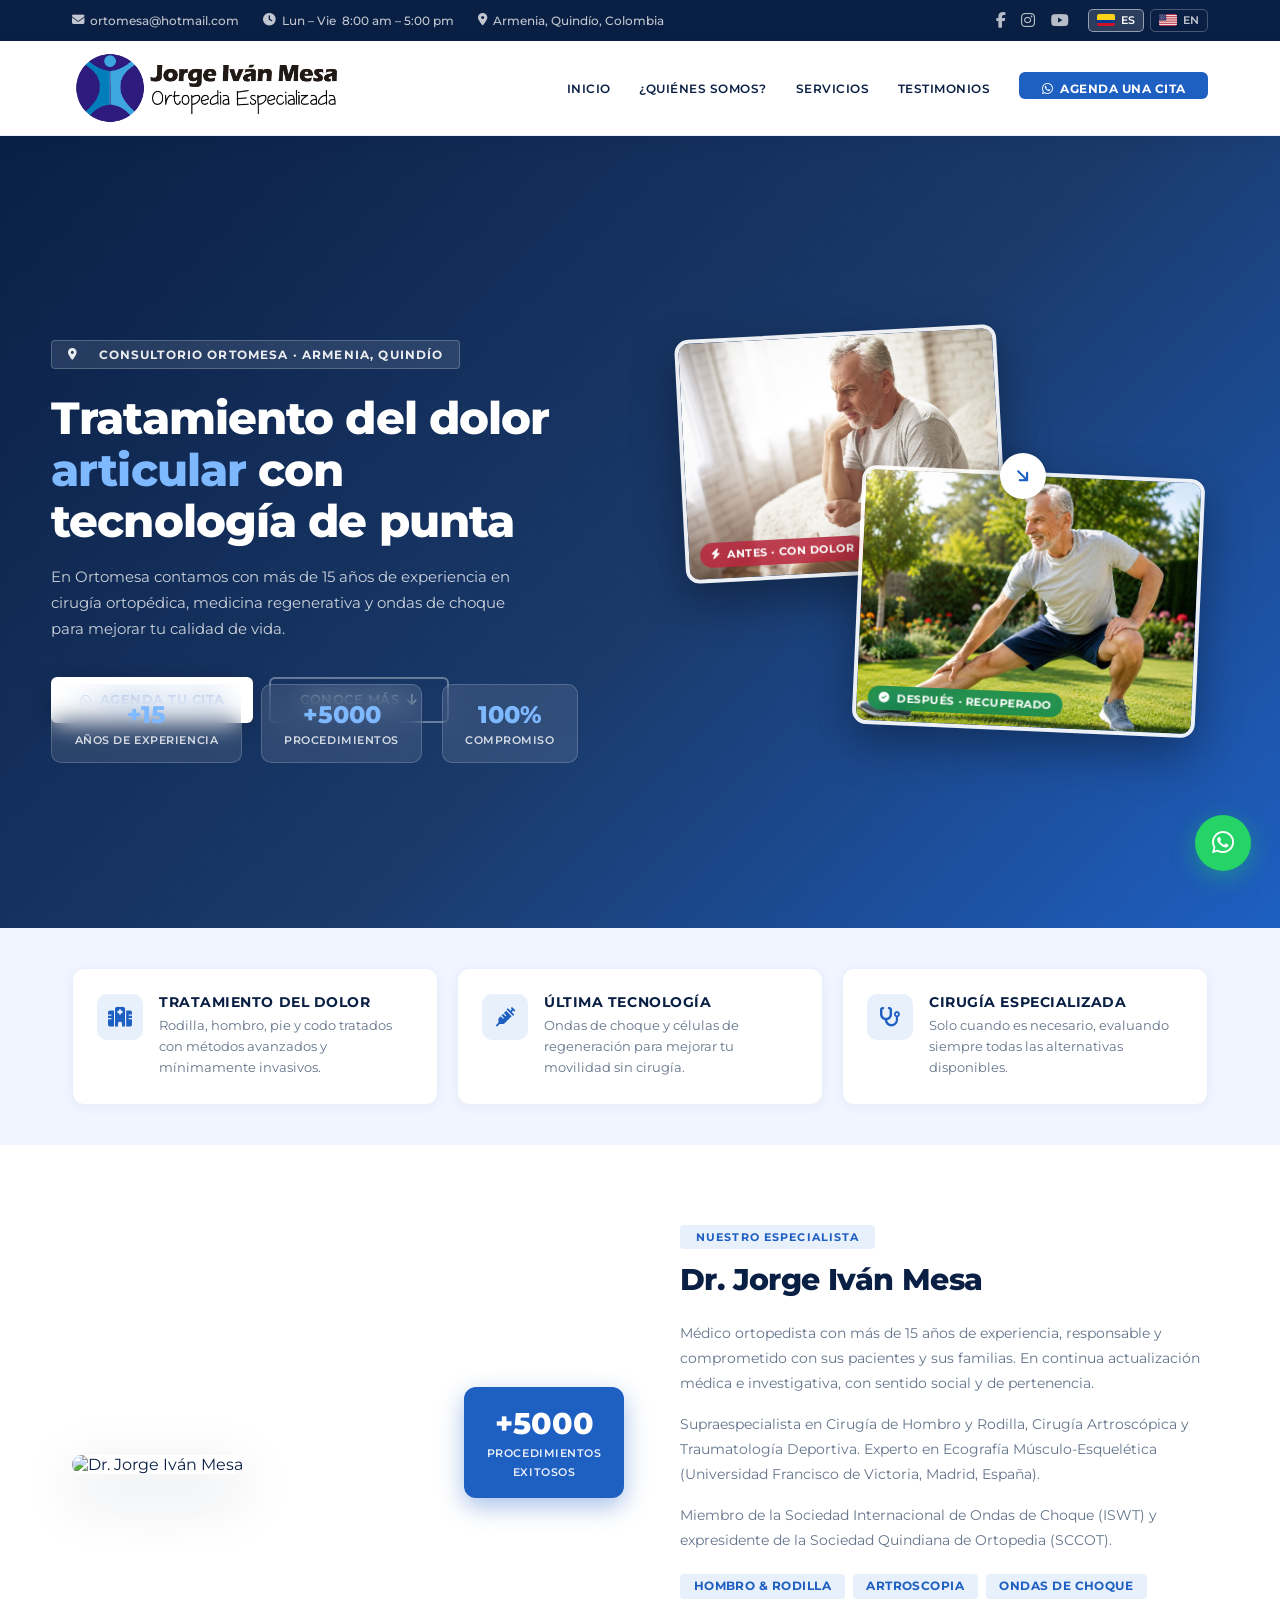
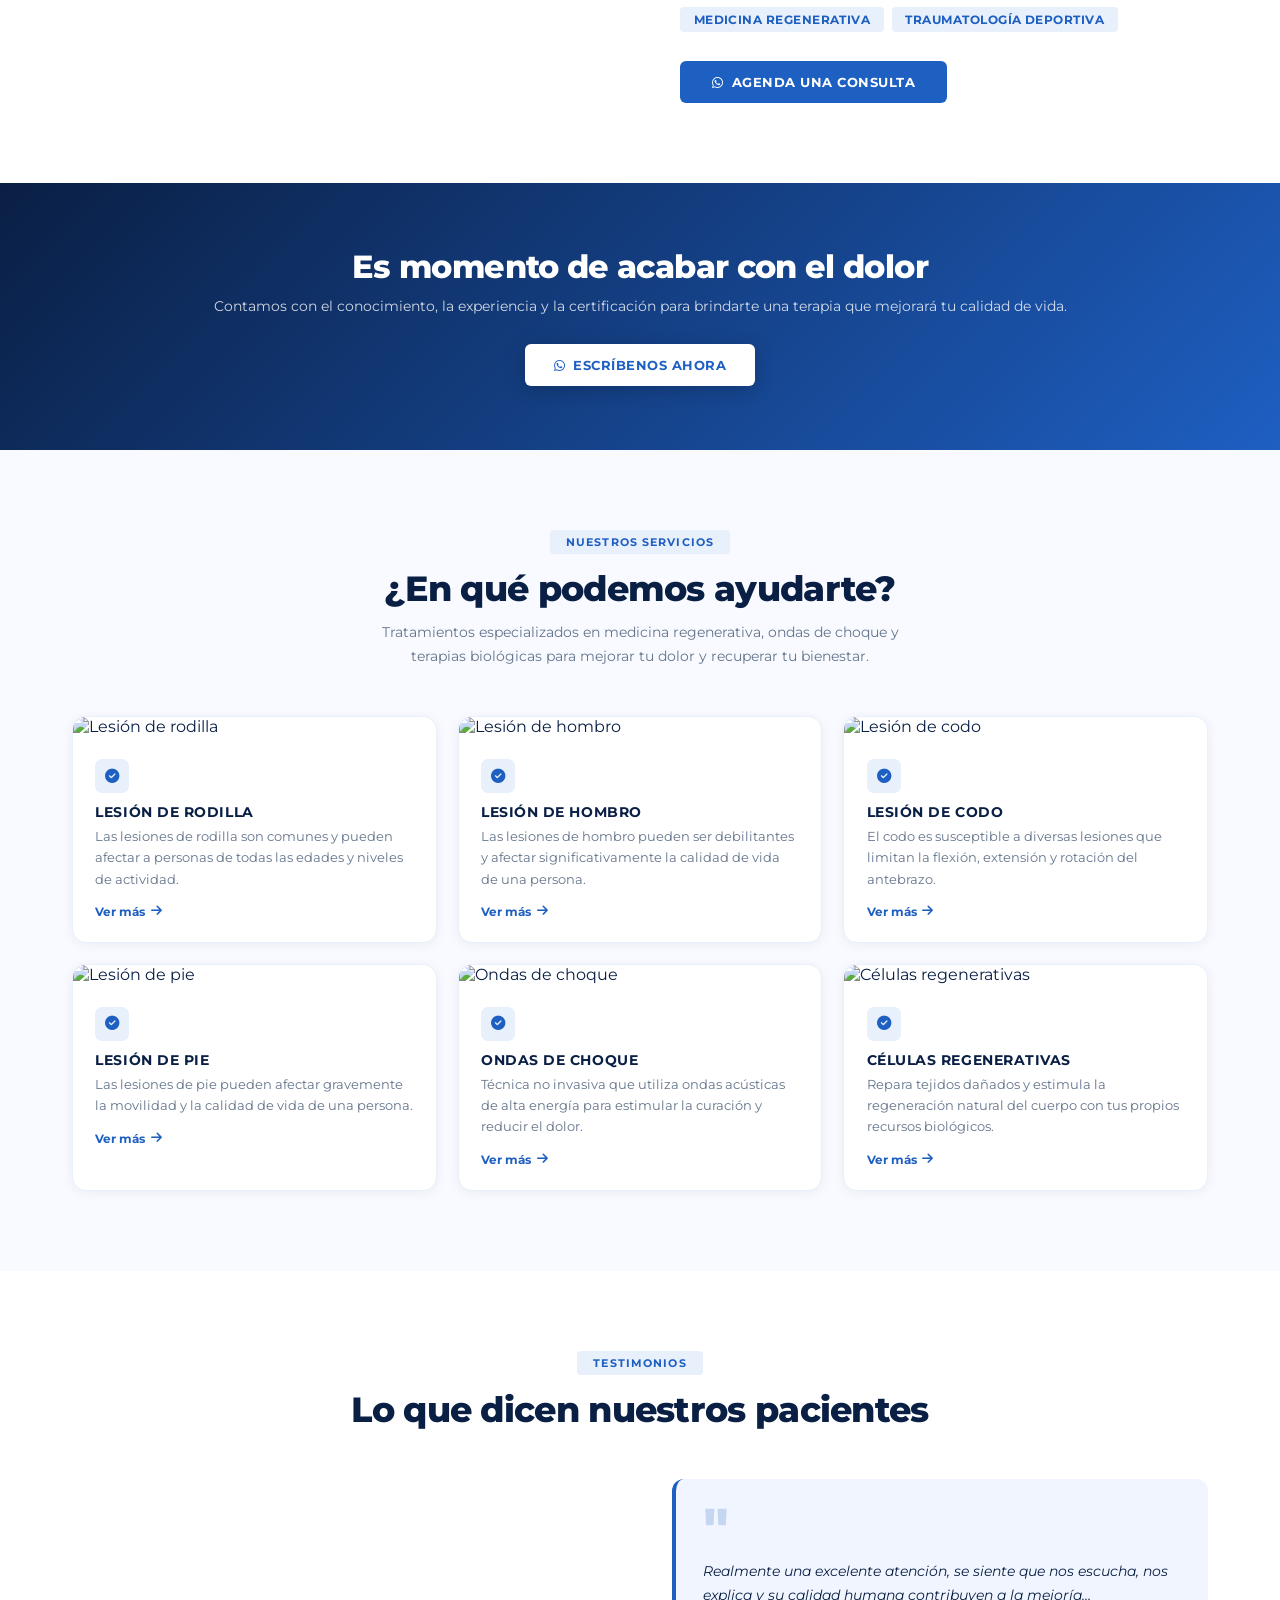
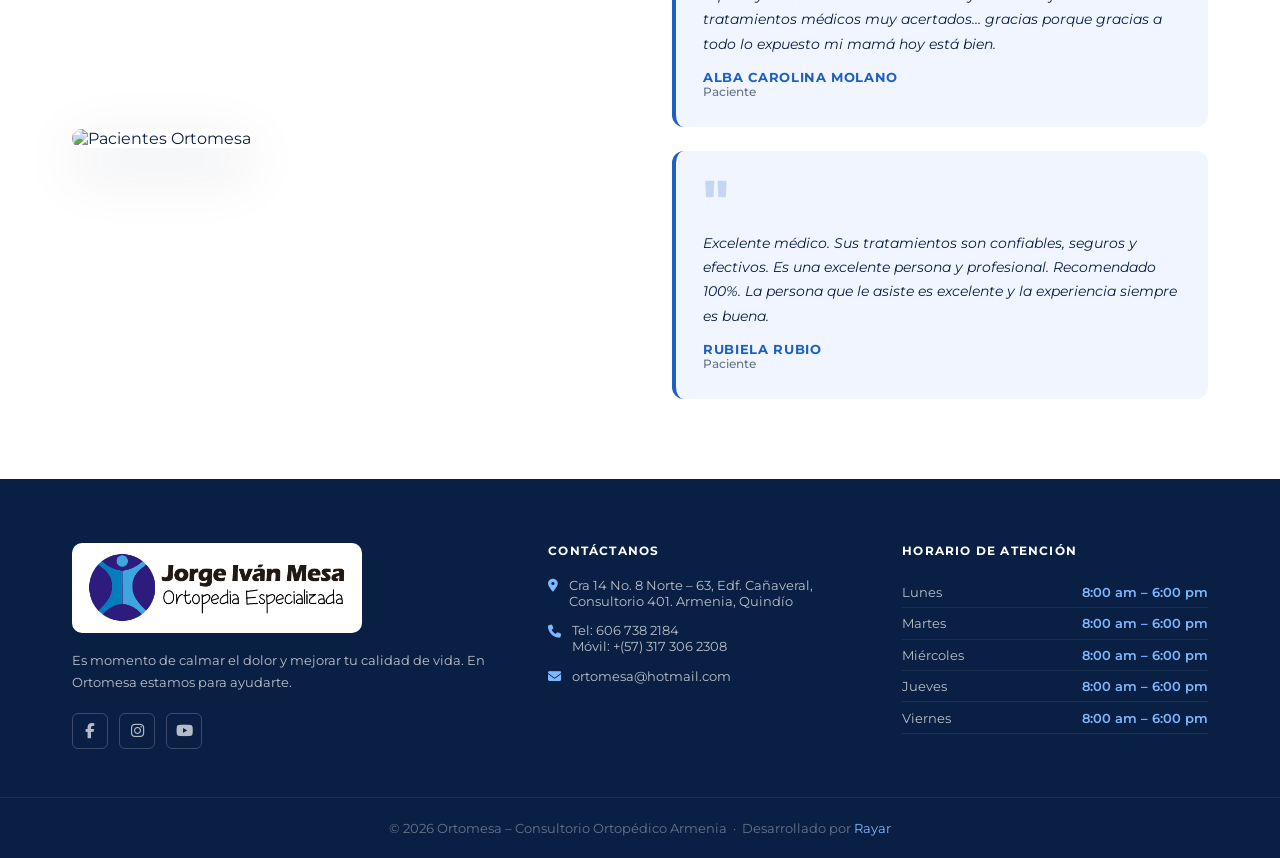
==== index.html @ 37b16e7a "Rediseñar hero con composición antes/después de paciente Co-Authored-By: Claude Fable 5 <noreply@ant" ====
<!DOCTYPE html>
<html lang="es">
<head>
  <meta charset="UTF-8">
  <meta name="viewport" content="width=device-width, initial-scale=1.0">
  <meta name="description" content="Ortomesa – Consultorio ortopédico en Armenia, Quindío. Dr. Jorge Iván Mesa, especialista en cirugía de hombro, rodilla, ondas de choque y medicina regenerativa.">

  <title>Ortomesa – Ortopedia Armenia</title>

  <!-- Google Fonts -->
  <link rel="preconnect" href="https://fonts.googleapis.com">
  <link href="https://fonts.googleapis.com/css2?family=Montserrat:wght@300;400;500;600;700;800&display=swap" rel="stylesheet">

  <!-- Font Awesome -->
  <link rel="stylesheet" href="https://cdnjs.cloudflare.com/ajax/libs/font-awesome/6.5.0/css/all.min.css">

  <!-- Estilos propios -->
  <link rel="stylesheet" href="assets/css/style.css">
</head>
<body>

<!-- ══════════════════════════════════════════
     TOPBAR
════════════════════════════════════════════ -->
<div class="topbar">
  <div class="inner">
    <div class="info">
      <span><i class="fa fa-envelope"></i> ortomesa@hotmail.com</span>
      <span><i class="fa fa-clock"></i> <span data-i18n="topbar_hours">Lun – Vie &nbsp;8:00 am – 5:00 pm</span></span>
      <span><i class="fa fa-map-marker-alt"></i> Armenia, Quindío, Colombia</span>
    </div>
    <div class="right">
      <div class="socials">
        <a href="https://www.facebook.com/profile.php?id=100063508813069" target="_blank" aria-label="Facebook"><i class="fab fa-facebook-f"></i></a>
        <a href="https://www.instagram.com/ortomesa/" target="_blank" aria-label="Instagram"><i class="fab fa-instagram"></i></a>
        <a href="https://www.youtube.com/@ortomesaortopediaarmenia9429" target="_blank" aria-label="YouTube"><i class="fab fa-youtube"></i></a>
      </div>
      <div class="lang-switch">
        <button class="lang-btn active" data-lang="es" title="Español" aria-label="Ver en español">
          <svg viewBox="0 0 30 20" aria-hidden="true"><rect width="30" height="10" fill="#FCD116"/><rect y="10" width="30" height="5" fill="#003893"/><rect y="15" width="30" height="5" fill="#CE1126"/></svg>
          <span>ES</span>
        </button>
        <button class="lang-btn" data-lang="en" title="English" aria-label="View in English">
          <svg viewBox="0 0 30 20" aria-hidden="true"><rect width="30" height="20" fill="#B22234"/><g fill="#fff"><rect y="1.54" width="30" height="1.54"/><rect y="4.62" width="30" height="1.54"/><rect y="7.69" width="30" height="1.54"/><rect y="10.77" width="30" height="1.54"/><rect y="13.85" width="30" height="1.54"/><rect y="16.92" width="30" height="1.54"/></g><rect width="12" height="10.77" fill="#3C3B6E"/><g fill="#fff"><circle cx="2" cy="1.8" r=".55"/><circle cx="6" cy="1.8" r=".55"/><circle cx="10" cy="1.8" r=".55"/><circle cx="4" cy="3.8" r=".55"/><circle cx="8" cy="3.8" r=".55"/><circle cx="2" cy="5.8" r=".55"/><circle cx="6" cy="5.8" r=".55"/><circle cx="10" cy="5.8" r=".55"/><circle cx="4" cy="7.8" r=".55"/><circle cx="8" cy="7.8" r=".55"/></g></svg>
          <span>EN</span>
        </button>
      </div>
    </div>
  </div>
</div>

<!-- ══════════════════════════════════════════
     NAV
════════════════════════════════════════════ -->
<nav>
  <div class="nav-inner">
    <a class="nav-logo" href="#">
      <img src="img/logo-ortomesa-ortopedia-armenia.png"
           alt="Jorge Iván Mesa – Ortopedia Especializada">
    </a>
    <ul class="nav-links">
      <li><a href="#" data-i18n="nav_home">Inicio</a></li>
      <li><a href="#conoceme" data-i18n="nav_about">¿Quiénes somos?</a></li>
      <li><a href="#servicios" data-i18n="nav_services">Servicios</a></li>
      <li><a href="#testimonios" data-i18n="nav_testimonials">Testimonios</a></li>
      <li>
        <a href="https://wa.me/573173062308?text=Hola%2C%20quiero%20agendar%20una%20cita"
           target="_blank" class="nav-cta">
          <i class="fab fa-whatsapp"></i>&nbsp; <span data-i18n="nav_cta">Agenda una cita</span>
        </a>
      </li>
    </ul>
    <button class="hamburger" aria-label="Abrir menú">
      <span></span><span></span><span></span>
    </button>
  </div>

  <!-- Menú móvil -->
  <div class="mobile-menu" id="mobileMenu">
    <a href="#" data-i18n="nav_home">Inicio</a>
    <a href="#conoceme" data-i18n="nav_about">¿Quiénes somos?</a>
    <a href="#servicios" data-i18n="nav_services">Servicios</a>
    <a href="#testimonios" data-i18n="nav_testimonials">Testimonios</a>
    <a href="https://wa.me/573173062308?text=Hola%2C%20quiero%20agendar%20una%20cita"
       target="_blank" class="nav-cta">
      <i class="fab fa-whatsapp"></i> <span data-i18n="nav_cta">Agenda una cita</span>
    </a>
  </div>
</nav>

<!-- ══════════════════════════════════════════
     HERO
════════════════════════════════════════════ -->
<section class="hero">
  <div class="hero-dots"></div>

  <div class="hero-text">
    <div class="hero-badge">
      <i class="fa fa-map-marker-alt"></i>&nbsp; <span data-i18n="hero_badge">Consultorio Ortomesa · Armenia, Quindío</span>
    </div>
    <h1 data-i18n="hero_title">Tratamiento del dolor<br><em>articular</em> con tecnología de punta</h1>
    <p class="hero-sub" data-i18n="hero_sub">
      En Ortomesa contamos con más de 15 años de experiencia en cirugía ortopédica,
      medicina regenerativa y ondas de choque para mejorar tu calidad de vida.
    </p>
    <div class="hero-btns">
      <a href="https://wa.me/573173062308?text=Hola%2C%20quiero%20agendar%20una%20cita"
         class="btn-primary" target="_blank">
        <i class="fab fa-whatsapp"></i> <span data-i18n="hero_btn_cta">Agenda tu cita</span>
      </a>
      <a href="#conoceme" class="btn-outline"><span data-i18n="hero_btn_more">Conoce más</span> <i class="fa fa-arrow-down"></i></a>
    </div>

    <div class="hero-stats">
      <div class="stat"><strong>+15</strong><span data-i18n="stat_years">años de experiencia</span></div>
      <div class="stat"><strong>+5000</strong><span data-i18n="stat_procedures">procedimientos</span></div>
      <div class="stat"><strong>100%</strong><span data-i18n="stat_commitment">compromiso</span></div>
    </div>
  </div>

  <div class="hero-img">
    <div class="hero-compare">
      <figure class="hc-card hc-pain">
        <img src="img/hero_dolor.jpg" alt="Paciente con dolor de codo antes del tratamiento">
        <figcaption><i class="fa fa-bolt"></i> <span data-i18n="hero_before">Antes · Con dolor</span></figcaption>
      </figure>
      <figure class="hc-card hc-recovered">
        <img src="img/hero_recuperado.jpg" alt="Paciente recuperado haciendo ejercicio tras el tratamiento">
        <figcaption><i class="fa fa-circle-check"></i> <span data-i18n="hero_after">Después · Recuperado</span></figcaption>
      </figure>
      <div class="hc-arrow"><i class="fa fa-arrow-right"></i></div>
    </div>
  </div>
</section>

<!-- ══════════════════════════════════════════
     FEATURES
════════════════════════════════════════════ -->
<section class="features">
  <div class="features-grid">
    <div class="feature-card">
      <div class="feature-icon"><i class="fa fa-hospital"></i></div>
      <div>
        <h3 data-i18n="feat1_title">Tratamiento del dolor</h3>
        <p data-i18n="feat1_text">Rodilla, hombro, pie y codo tratados con métodos avanzados y mínimamente invasivos.</p>
      </div>
    </div>
    <div class="feature-card">
      <div class="feature-icon"><i class="fa fa-syringe"></i></div>
      <div>
        <h3 data-i18n="feat2_title">Última tecnología</h3>
        <p data-i18n="feat2_text">Ondas de choque y células de regeneración para mejorar tu movilidad sin cirugía.</p>
      </div>
    </div>
    <div class="feature-card">
      <div class="feature-icon"><i class="fa fa-stethoscope"></i></div>
      <div>
        <h3 data-i18n="feat3_title">Cirugía especializada</h3>
        <p data-i18n="feat3_text">Solo cuando es necesario, evaluando siempre todas las alternativas disponibles.</p>
      </div>
    </div>
  </div>
</section>

<!-- ══════════════════════════════════════════
     SOBRE NOSOTROS
════════════════════════════════════════════ -->
<section id="conoceme">
  <div class="about-wrap">
    <div class="about-grid">

      <div class="about-img-wrap">
        <img src="https://www.jorgeivanmesa.com/assets/img/about-img/about-img2.jpg"
             alt="Dr. Jorge Iván Mesa">
        <div class="about-badge">
          <strong>+5000</strong>
          <span data-i18n="about_badge">procedimientos<br>exitosos</span>
        </div>
      </div>

      <div class="about-content">
        <div class="section-head" style="text-align:left; margin-bottom:1.4rem;">
          <div class="tag" data-i18n="about_tag">Nuestro especialista</div>
          <h2>Dr. Jorge Iván Mesa</h2>
        </div>
        <p data-i18n="about_p1">Médico ortopedista con más de 15 años de experiencia, responsable y comprometido con
           sus pacientes y sus familias. En continua actualización médica e investigativa, con
           sentido social y de pertenencia.</p>
        <p data-i18n="about_p2">Supraespecialista en Cirugía de Hombro y Rodilla, Cirugía Artroscópica y Traumatología
           Deportiva. Experto en Ecografía Músculo-Esquelética (Universidad Francisco de Victoria,
           Madrid, España).</p>
        <p data-i18n="about_p3">Miembro de la Sociedad Internacional de Ondas de Choque (ISWT) y expresidente de la
           Sociedad Quindiana de Ortopedia (SCCOT).</p>
        <div class="about-pills">
          <span class="pill" data-i18n="pill1">Hombro &amp; Rodilla</span>
          <span class="pill" data-i18n="pill2">Artroscopia</span>
          <span class="pill" data-i18n="pill3">Ondas de choque</span>
          <span class="pill" data-i18n="pill4">Medicina Regenerativa</span>
          <span class="pill" data-i18n="pill5">Traumatología deportiva</span>
        </div>
        <a href="https://wa.me/573173062308?text=Hola%2C%20quiero%20agendar%20una%20cita"
           class="btn-blue" target="_blank">
          <i class="fab fa-whatsapp"></i> <span data-i18n="about_btn">Agenda una consulta</span>
        </a>
      </div>

    </div>
  </div>
</section>

<!-- ══════════════════════════════════════════
     CTA BAND
════════════════════════════════════════════ -->
<div class="cta-band">
  <h2 data-i18n="cta_title">Es momento de acabar con el dolor</h2>
  <p data-i18n="cta_text">Contamos con el conocimiento, la experiencia y la certificación para brindarte
     una terapia que mejorará tu calidad de vida.</p>
  <a href="https://wa.me/573173062308?text=Hola%2C%20quiero%20agendar%20una%20cita"
     class="btn-primary" target="_blank">
    <i class="fab fa-whatsapp"></i> <span data-i18n="cta_btn">Escríbenos ahora</span>
  </a>
</div>

<!-- ══════════════════════════════════════════
     SERVICIOS
════════════════════════════════════════════ -->
<section class="services-section" id="servicios">
  <div class="inner">
    <div class="section-head">
      <div class="tag" data-i18n="svc_tag">Nuestros servicios</div>
      <h2 data-i18n="svc_title">¿En qué podemos ayudarte?</h2>
      <p data-i18n="svc_sub">Tratamientos especializados en medicina regenerativa, ondas de choque y terapias
         biológicas para mejorar tu dolor y recuperar tu bienestar.</p>
    </div>

    <div class="services-grid">

      <div class="svc-card" data-service="1">
        <img src="https://www.jorgeivanmesa.com/assets/img/services/service-img1.jpg" alt="Lesión de rodilla">
        <div class="svc-body">
          <div class="svc-icon"><i class="fa fa-check-circle"></i></div>
          <h3 data-i18n="svc1_title">Lesión de rodilla</h3>
          <p data-i18n="svc1_text">Las lesiones de rodilla son comunes y pueden afectar a personas de todas las edades y niveles de actividad.</p>
          <span class="svc-more"><span data-i18n="svc_more">Ver más</span> <i class="fa fa-arrow-right"></i></span>
        </div>
      </div>

      <div class="svc-card" data-service="2">
        <img src="https://www.jorgeivanmesa.com/assets/img/services/service-img2.jpg" alt="Lesión de hombro">
        <div class="svc-body">
          <div class="svc-icon"><i class="fa fa-check-circle"></i></div>
          <h3 data-i18n="svc2_title">Lesión de hombro</h3>
          <p data-i18n="svc2_text">Las lesiones de hombro pueden ser debilitantes y afectar significativamente la calidad de vida de una persona.</p>
          <span class="svc-more"><span data-i18n="svc_more">Ver más</span> <i class="fa fa-arrow-right"></i></span>
        </div>
      </div>

      <div class="svc-card" data-service="3">
        <img src="https://www.jorgeivanmesa.com/assets/img/services/service-img3.jpg" alt="Lesión de codo">
        <div class="svc-body">
          <div class="svc-icon"><i class="fa fa-check-circle"></i></div>
          <h3 data-i18n="svc3_title">Lesión de codo</h3>
          <p data-i18n="svc3_text">El codo es susceptible a diversas lesiones que limitan la flexión, extensión y rotación del antebrazo.</p>
          <span class="svc-more"><span data-i18n="svc_more">Ver más</span> <i class="fa fa-arrow-right"></i></span>
        </div>
      </div>

      <div class="svc-card" data-service="4">
        <img src="https://www.jorgeivanmesa.com/assets/img/services/service-img4.jpg" alt="Lesión de pie">
        <div class="svc-body">
          <div class="svc-icon"><i class="fa fa-check-circle"></i></div>
          <h3 data-i18n="svc4_title">Lesión de pie</h3>
          <p data-i18n="svc4_text">Las lesiones de pie pueden afectar gravemente la movilidad y la calidad de vida de una persona.</p>
          <span class="svc-more"><span data-i18n="svc_more">Ver más</span> <i class="fa fa-arrow-right"></i></span>
        </div>
      </div>

      <div class="svc-card" data-service="5">
        <img src="https://www.jorgeivanmesa.com/assets/img/services/service-img5.jpg" alt="Ondas de choque">
        <div class="svc-body">
          <div class="svc-icon"><i class="fa fa-check-circle"></i></div>
          <h3 data-i18n="svc5_title">Ondas de choque</h3>
          <p data-i18n="svc5_text">Técnica no invasiva que utiliza ondas acústicas de alta energía para estimular la curación y reducir el dolor.</p>
          <span class="svc-more"><span data-i18n="svc_more">Ver más</span> <i class="fa fa-arrow-right"></i></span>
        </div>
      </div>

      <div class="svc-card" data-service="6">
        <img src="https://www.jorgeivanmesa.com/assets/img/services/service-img6.jpg" alt="Células regenerativas">
        <div class="svc-body">
          <div class="svc-icon"><i class="fa fa-check-circle"></i></div>
          <h3 data-i18n="svc6_title">Células regenerativas</h3>
          <p data-i18n="svc6_text">Repara tejidos dañados y estimula la regeneración natural del cuerpo con tus propios recursos biológicos.</p>
          <span class="svc-more"><span data-i18n="svc_more">Ver más</span> <i class="fa fa-arrow-right"></i></span>
        </div>
      </div>

    </div>
  </div>
</section>

<!-- ══════════════════════════════════════════
     TESTIMONIOS
════════════════════════════════════════════ -->
<section class="testimonials" id="testimonios">
  <div class="section-head">
    <div class="tag" data-i18n="testi_tag">Testimonios</div>
    <h2 data-i18n="testi_title">Lo que dicen nuestros pacientes</h2>
  </div>
  <div class="testi-grid">
    <div class="testi-img">
      <img src="https://www.jorgeivanmesa.com/assets/img/testimonials/testimonials-img.jpg"
           alt="Pacientes Ortomesa">
    </div>
    <div class="testi-cards">
      <div class="testi-card">
        <div class="quote">"</div>
        <p data-i18n="testi1_text">Realmente una excelente atención, se siente que nos escucha, nos explica y su calidad
           humana contribuyen a la mejoría… tratamientos médicos muy acertados… gracias porque
           gracias a todo lo expuesto mi mamá hoy está bien.</p>
        <div class="testi-author">Alba Carolina Molano</div>
        <div class="testi-role" data-i18n="testi_role">Paciente</div>
      </div>
      <div class="testi-card">
        <div class="quote">"</div>
        <p data-i18n="testi2_text">Excelente médico. Sus tratamientos son confiables, seguros y efectivos. Es una excelente
           persona y profesional. Recomendado 100%. La persona que le asiste es excelente y la
           experiencia siempre es buena.</p>
        <div class="testi-author">Rubiela Rubio</div>
        <div class="testi-role" data-i18n="testi_role">Paciente</div>
      </div>
    </div>
  </div>
</section>

<!-- ══════════════════════════════════════════
     FOOTER
════════════════════════════════════════════ -->
<footer class="footer">
  <div class="footer-grid">

    <div>
      <img src="img/logo-ortomesa-ortopedia-armenia.png"
           alt="Jorge Iván Mesa – Ortopedia Especializada" class="footer-logo-img">
      <p data-i18n="footer_desc">Es momento de calmar el dolor y mejorar tu calidad de vida.
         En Ortomesa estamos para ayudarte.</p>
      <div class="footer-socials">
        <a href="https://www.facebook.com/profile.php?id=100063508813069" target="_blank" aria-label="Facebook"><i class="fab fa-facebook-f"></i></a>
        <a href="https://www.instagram.com/ortomesa/" target="_blank" aria-label="Instagram"><i class="fab fa-instagram"></i></a>
        <a href="https://www.youtube.com/@ortomesaortopediaarmenia9429" target="_blank" aria-label="YouTube"><i class="fab fa-youtube"></i></a>
      </div>
    </div>

    <div>
      <h4 data-i18n="footer_contact_title">Contáctanos</h4>
      <ul class="footer-contact">
        <li>
          <i class="fa fa-map-marker-alt"></i>
          <span data-i18n="footer_address">Cra 14 No. 8 Norte – 63, Edf. Cañaveral, Consultorio 401. Armenia, Quindío</span>
        </li>
        <li>
          <i class="fa fa-phone"></i>
          <span>
            <a href="tel:576067382184">Tel: 606 738 2184</a><br>
            <a href="https://wa.me/573173062308" target="_blank" data-i18n="footer_mobile">Móvil: +(57) 317 306 2308</a>
          </span>
        </li>
        <li>
          <i class="fa fa-envelope"></i>
          <a href="mailto:ortomesa@hotmail.com">ortomesa@hotmail.com</a>
        </li>
      </ul>
    </div>

    <div>
      <h4 data-i18n="footer_hours_title">Horario de atención</h4>
      <ul class="footer-hours">
        <li data-i18n="footer_mon">Lunes    <span>8:00 am – 6:00 pm</span></li>
        <li data-i18n="footer_tue">Martes   <span>8:00 am – 6:00 pm</span></li>
        <li data-i18n="footer_wed">Miércoles<span>8:00 am – 6:00 pm</span></li>
        <li data-i18n="footer_thu">Jueves   <span>8:00 am – 6:00 pm</span></li>
        <li data-i18n="footer_fri">Viernes  <span>8:00 am – 6:00 pm</span></li>
      </ul>
    </div>

  </div>
  <div class="footer-bottom">
    <p data-i18n="footer_copy">&copy; 2026 Ortomesa – Consultorio Ortopédico Armenia &nbsp;·&nbsp;
       Desarrollado por <a href="https://vamosarayar.com/" target="_blank">Rayar</a></p>
  </div>
</footer>

<!-- ══════════════════════════════════════════
     MODAL DE SERVICIOS
════════════════════════════════════════════ -->
<div class="svc-modal-overlay" id="svcModalOverlay">
  <div class="svc-modal" role="dialog" aria-modal="true" aria-labelledby="svcModalTitle">
    <button class="svc-modal-close" id="svcModalClose" aria-label="Cerrar">&times;</button>
    <img class="svc-modal-img" id="svcModalImg" src="" alt="">
    <div class="svc-modal-body">
      <h3 id="svcModalTitle"></h3>
      <p class="svc-modal-desc" id="svcModalDesc"></p>
      <h4><i class="fa fa-briefcase-medical"></i> <span data-i18n="modal_treatment_label">Tratamiento</span></h4>
      <ul id="svcModalTreatment"></ul>
      <h4><i class="fa fa-heart-pulse"></i> <span data-i18n="modal_recovery_label">Recomendaciones para la recuperación</span></h4>
      <ul id="svcModalRecovery"></ul>
      <p class="svc-modal-note" data-i18n="modal_disclaimer">Esta información es orientativa: cada caso se evalúa de forma individual en consulta.</p>
      <a href="https://wa.me/573173062308?text=Hola%2C%20quiero%20agendar%20una%20cita"
         class="btn-blue" target="_blank">
        <i class="fab fa-whatsapp"></i> <span data-i18n="modal_cta">Agenda tu valoración</span>
      </a>
    </div>
  </div>
</div>

<!-- ── WhatsApp FAB ── -->
<a href="https://wa.me/573173062308?text=Hola%2C%20quiero%20agendar%20una%20cita"
   class="fab-wa" target="_blank" rel="noopener noreferrer" aria-label="WhatsApp">
  <i class="fab fa-whatsapp"></i>
</a>

<!-- JavaScript propio -->
<script src="assets/js/i18n.js"></script>
<script src="assets/js/main.js"></script>
</body>
</html>
---- assets/css/style.css ----
/* ============================================================
   ORTOMESA – Hoja de estilos principal
   Fuente: Montserrat | Paleta: Azules
   ============================================================ */

:root {
  --blue-dark:  #0a1f44;
  --blue-mid:   #1a3a6b;
  --blue:       #1e5fc2;
  --blue-lt:    #3a7bd5;
  --blue-pale:  #e8f0fb;
  --blue-50:    #f0f5ff;
  --white:      #ffffff;
  --gray:       #64748b;
  --gray-lt:    #f8faff;
}

/* ── RESET ── */
*, *::before, *::after { box-sizing: border-box; margin: 0; padding: 0; }
html { scroll-behavior: smooth; }

body {
  font-family: 'Montserrat', sans-serif;
  background: var(--white);
  color: var(--blue-dark);
  overflow-x: hidden;
}

/* ── TOPBAR ── */
.topbar {
  background: var(--blue-dark);
  color: rgba(255,255,255,.75);
  font-size: .78rem;
  font-weight: 500;
  padding: .55rem 0;
}
.topbar .inner {
  max-width: 1200px;
  margin: auto;
  padding: 0 2rem;
  display: flex;
  justify-content: space-between;
  align-items: center;
  flex-wrap: wrap;
  gap: .5rem;
}
.topbar a { color: inherit; text-decoration: none; }
.topbar .info { display: flex; gap: 1.5rem; flex-wrap: wrap; }
.topbar .info span { display: flex; align-items: center; gap: .4rem; }
.topbar .socials a {
  color: rgba(255,255,255,.7);
  font-size: 1rem;
  margin-left: .8rem;
  transition: color .2s;
}
.topbar .socials a:hover { color: #fff; }
.topbar .right { display: flex; align-items: center; gap: 1.2rem; }

/* ── SELECTOR DE IDIOMA ── */
.lang-switch { display: flex; gap: .4rem; }
.lang-btn {
  display: flex;
  align-items: center;
  gap: .35rem;
  background: transparent;
  border: 1px solid rgba(255,255,255,.25);
  color: rgba(255,255,255,.75);
  font-family: inherit;
  font-size: .7rem;
  font-weight: 600;
  padding: .22rem .5rem;
  border-radius: 5px;
  cursor: pointer;
  transition: all .2s;
}
.lang-btn svg { width: 18px; height: 12px; border-radius: 2px; display: block; }
.lang-btn:hover { color: #fff; border-color: rgba(255,255,255,.55); }
.lang-btn.active {
  background: rgba(255,255,255,.14);
  color: #fff;
  border-color: rgba(255,255,255,.5);
}

/* ── NAV ── */
nav {
  position: sticky;
  top: 0;
  z-index: 100;
  background: var(--white);
  border-bottom: 1px solid var(--blue-pale);
  box-shadow: 0 2px 20px rgba(10,31,68,.08);
}
.nav-inner {
  max-width: 1200px;
  margin: auto;
  padding: 0 2rem;
  display: flex;
  align-items: center;
  justify-content: space-between;
  height: 94px;
}
.nav-logo {
  display: flex;
  align-items: center;
  text-decoration: none;
}
.nav-logo img { width: 270px; max-width: 62vw; height: auto; display: block; }

.nav-links { display: flex; gap: 1.8rem; list-style: none; align-items: center; }
.nav-links a {
  text-decoration: none;
  color: var(--blue-dark);
  font-size: .78rem;
  font-weight: 600;
  letter-spacing: .04em;
  text-transform: uppercase;
  position: relative;
  padding-bottom: 3px;
  transition: color .2s;
}
.nav-links a::after {
  content: '';
  position: absolute;
  bottom: 0; left: 0;
  width: 0; height: 2px;
  background: var(--blue);
  transition: width .25s;
}
.nav-links a:hover { color: var(--blue); }
.nav-links a:hover::after { width: 100%; }

.nav-cta {
  background: var(--blue) !important;
  color: var(--white) !important;
  padding: .55rem 1.4rem;
  border-radius: 6px;
  font-size: .78rem !important;
  font-weight: 700 !important;
  transition: background .2s !important;
  text-transform: uppercase !important;
}
.nav-cta::after { display: none !important; }
.nav-cta:hover { background: var(--blue-lt) !important; }

.hamburger { display: none; background: none; border: none; cursor: pointer; }
.hamburger span { display: block; width: 24px; height: 2px; background: var(--blue-dark); margin: 5px 0; }

/* ── HERO ── */
.hero {
  min-height: 88vh;
  display: grid;
  grid-template-columns: 1fr 1fr;
  align-items: center;
  background: linear-gradient(135deg, var(--blue-dark) 0%, var(--blue-mid) 55%, var(--blue) 100%);
  position: relative;
  overflow: hidden;
}
.hero-dots {
  position: absolute; inset: 0; pointer-events: none;
  background-image: radial-gradient(rgba(255,255,255,.06) 1px, transparent 1px);
  background-size: 32px 32px;
}
.hero-text {
  padding: 5rem 3rem 5rem 8%;
  color: var(--white);
  z-index: 1;
  position: relative;
}
.hero-badge {
  display: inline-flex;
  align-items: center;
  gap: .5rem;
  background: rgba(255,255,255,.1);
  border: 1px solid rgba(255,255,255,.22);
  color: rgba(255,255,255,.9);
  font-size: .72rem;
  font-weight: 700;
  padding: .4rem 1rem;
  border-radius: 4px;
  letter-spacing: .1em;
  text-transform: uppercase;
  margin-bottom: 1.5rem;
}
.hero h1 {
  font-size: clamp(2rem, 3.5vw, 3.2rem);
  font-weight: 800;
  letter-spacing: -.02em;
  color: var(--white);
  margin-bottom: 1rem;
  line-height: 1.15;
}
.hero h1 em { color: #7eb8ff; font-style: normal; }
.hero-sub {
  font-size: .93rem;
  color: rgba(255,255,255,.78);
  line-height: 1.75;
  margin-bottom: 2.2rem;
  max-width: 460px;
  font-weight: 400;
}
.hero-btns { display: flex; gap: 1rem; flex-wrap: wrap; }

.btn-primary {
  display: inline-flex;
  align-items: center;
  gap: .5rem;
  background: var(--white);
  color: var(--blue);
  padding: .85rem 1.8rem;
  border-radius: 6px;
  font-family: 'Montserrat', sans-serif;
  font-weight: 700;
  font-size: .8rem;
  text-decoration: none;
  letter-spacing: .04em;
  text-transform: uppercase;
  transition: transform .2s, box-shadow .2s;
  box-shadow: 0 4px 20px rgba(0,0,0,.2);
}
.btn-primary:hover { transform: translateY(-2px); box-shadow: 0 8px 30px rgba(0,0,0,.25); }

.btn-outline {
  display: inline-flex;
  align-items: center;
  gap: .5rem;
  border: 2px solid rgba(255,255,255,.35);
  color: var(--white);
  padding: .85rem 1.8rem;
  border-radius: 6px;
  font-family: 'Montserrat', sans-serif;
  font-weight: 600;
  font-size: .8rem;
  text-decoration: none;
  text-transform: uppercase;
  letter-spacing: .04em;
  transition: .2s;
}
.btn-outline:hover { border-color: rgba(255,255,255,.8); background: rgba(255,255,255,.08); }

.hero-img {
  align-self: center;
  display: flex;
  align-items: center;
  justify-content: center;
  position: relative;
  z-index: 1;
  padding: 4rem 3.5rem 4rem 1rem;
}

/* Composición antes / después */
.hero-compare {
  position: relative;
  width: min(520px, 100%);
}
.hc-card {
  position: relative;
  border-radius: 14px;
  overflow: hidden;
  border: 4px solid rgba(255,255,255,.92);
  box-shadow: 0 18px 45px rgba(0,0,0,.35);
}
.hc-card img {
  width: 100%;
  aspect-ratio: 4 / 3;
  object-fit: cover;
  display: block;
}
.hc-pain {
  width: 62%;
  transform: rotate(-3deg);
  z-index: 1;
}
.hc-recovered {
  width: 66%;
  margin: -20% 0 0 34%;
  transform: rotate(2.5deg);
  z-index: 2;
}
.hc-card figcaption {
  position: absolute;
  left: .7rem;
  bottom: .7rem;
  display: inline-flex;
  align-items: center;
  gap: .4rem;
  font-size: .66rem;
  font-weight: 700;
  text-transform: uppercase;
  letter-spacing: .05em;
  color: var(--white);
  padding: .35rem .7rem;
  border-radius: 999px;
  backdrop-filter: blur(4px);
}
.hc-pain figcaption { background: rgba(185,42,63,.88); }
.hc-recovered figcaption { background: rgba(22,140,80,.9); }
.hc-arrow {
  position: absolute;
  top: 36%;
  left: 66%;
  transform: translate(-50%, -50%) rotate(45deg);
  width: 46px;
  height: 46px;
  border-radius: 50%;
  background: var(--white);
  color: var(--blue);
  display: flex;
  align-items: center;
  justify-content: center;
  font-size: 1.05rem;
  box-shadow: 0 8px 25px rgba(0,0,0,.3);
  z-index: 3;
}

.hero-stats {
  position: absolute;
  bottom: 2.5rem;
  left: 8%;
  display: flex;
  gap: 1.2rem;
  z-index: 2;
}
.stat {
  background: rgba(255,255,255,.1);
  backdrop-filter: blur(12px);
  border: 1px solid rgba(255,255,255,.18);
  border-radius: 10px;
  padding: .9rem 1.4rem;
  color: var(--white);
  text-align: center;
}
.stat strong { display: block; font-size: 1.5rem; font-weight: 800; color: #7eb8ff; }
.stat span { font-size: .7rem; opacity: .8; font-weight: 600; text-transform: uppercase; letter-spacing: .05em; }

/* ── FEATURES ── */
.features { background: var(--blue-50); padding: 2.5rem 0; }
.features-grid {
  max-width: 1200px;
  margin: auto;
  padding: 0 2rem;
  display: grid;
  grid-template-columns: repeat(3, 1fr);
  gap: 1.2rem;
}
.feature-card {
  background: var(--white);
  border-radius: 12px;
  padding: 1.6rem 1.5rem;
  display: flex;
  gap: 1rem;
  align-items: flex-start;
  border: 1px solid var(--blue-pale);
  box-shadow: 0 2px 12px rgba(10,31,68,.05);
  transition: transform .2s, box-shadow .2s;
}
.feature-card:hover { transform: translateY(-3px); box-shadow: 0 8px 25px rgba(10,31,68,.1); }
.feature-icon {
  width: 46px; height: 46px; flex-shrink: 0;
  background: var(--blue-pale);
  border-radius: 10px;
  display: flex;
  align-items: center;
  justify-content: center;
  color: var(--blue);
  font-size: 1.2rem;
}
.feature-card h3 { font-size: .85rem; font-weight: 700; margin-bottom: .3rem; text-transform: uppercase; letter-spacing: .04em; }
.feature-card p { font-size: .8rem; color: var(--gray); line-height: 1.65; font-weight: 400; }

/* ── SECTION HEADER ── */
.section-head { text-align: center; margin-bottom: 3rem; }
.section-head .tag {
  display: inline-block;
  background: var(--blue-pale);
  color: var(--blue);
  font-size: .7rem;
  font-weight: 700;
  padding: .3rem 1rem;
  border-radius: 4px;
  letter-spacing: .1em;
  text-transform: uppercase;
  margin-bottom: .8rem;
}
.section-head h2 {
  font-size: clamp(1.6rem, 2.8vw, 2.2rem);
  color: var(--blue-dark);
  font-weight: 800;
  letter-spacing: -.02em;
  margin-bottom: .7rem;
}
.section-head p { color: var(--gray); max-width: 540px; margin: auto; line-height: 1.7; font-size: .87rem; }

/* ── ABOUT ── */
.about-wrap { max-width: 1200px; margin: auto; padding: 5rem 2rem; }
.about-grid { display: grid; grid-template-columns: 1fr 1fr; gap: 5rem; align-items: center; }
.about-img-wrap { position: relative; }
.about-img-wrap img { width: 100%; border-radius: 14px; box-shadow: 0 20px 60px rgba(10,31,68,.18); }
.about-badge {
  position: absolute;
  bottom: -1.5rem; right: -1.5rem;
  background: var(--blue);
  color: var(--white);
  border-radius: 12px;
  padding: 1.1rem 1.4rem;
  text-align: center;
  box-shadow: 0 8px 25px rgba(30,95,194,.4);
}
.about-badge strong { display: block; font-size: 1.9rem; font-weight: 800; }
.about-badge span { font-size: .7rem; opacity: .9; font-weight: 600; text-transform: uppercase; letter-spacing: .05em; }

.about-content h2 { font-size: 1.9rem; font-weight: 800; letter-spacing: -.02em; margin-bottom: 1rem; }
.about-content p { color: var(--gray); line-height: 1.8; margin-bottom: 1rem; font-size: .87rem; font-weight: 400; }

.about-pills { display: flex; flex-wrap: wrap; gap: .5rem; margin: 1.3rem 0; }
.pill {
  background: var(--blue-pale);
  color: var(--blue);
  border-radius: 4px;
  padding: .35rem .85rem;
  font-size: .72rem;
  font-weight: 700;
  text-transform: uppercase;
  letter-spacing: .04em;
}

.btn-blue {
  display: inline-flex;
  align-items: center;
  gap: .5rem;
  background: var(--blue);
  color: var(--white);
  padding: .85rem 2rem;
  border-radius: 6px;
  font-family: 'Montserrat', sans-serif;
  font-weight: 700;
  font-size: .8rem;
  text-decoration: none;
  text-transform: uppercase;
  letter-spacing: .04em;
  transition: .2s;
  margin-top: .5rem;
}
.btn-blue:hover { background: var(--blue-lt); transform: translateY(-1px); }

/* ── CTA BAND ── */
.cta-band {
  background: linear-gradient(135deg, var(--blue-dark), var(--blue));
  padding: 4rem 2rem;
  text-align: center;
  color: var(--white);
}
.cta-band h2 { font-size: 2rem; font-weight: 800; letter-spacing: -.02em; margin-bottom: .7rem; }
.cta-band p { opacity: .8; margin-bottom: 1.8rem; font-size: .88rem; font-weight: 400; }

/* ── SERVICES ── */
.services-section { padding: 5rem 0; background: var(--gray-lt); }
.services-section > .inner { max-width: 1200px; margin: auto; padding: 0 2rem; }
.services-grid { display: grid; grid-template-columns: repeat(3, 1fr); gap: 1.3rem; }
.svc-card {
  background: var(--white);
  border-radius: 14px;
  overflow: hidden;
  border: 1px solid var(--blue-pale);
  box-shadow: 0 2px 12px rgba(10,31,68,.06);
  transition: transform .25s, box-shadow .25s;
}
.svc-card:hover { transform: translateY(-5px); box-shadow: 0 14px 35px rgba(10,31,68,.12); }
.svc-card img { width: 100%; height: 195px; object-fit: cover; }
.svc-body { padding: 1.4rem; }
.svc-body .svc-icon {
  width: 34px; height: 34px;
  background: var(--blue-pale);
  border-radius: 7px;
  display: flex;
  align-items: center;
  justify-content: center;
  color: var(--blue);
  margin-bottom: .7rem;
  font-size: .9rem;
}
.svc-body h3 { font-size: .85rem; font-weight: 700; margin-bottom: .4rem; text-transform: uppercase; letter-spacing: .04em; }
.svc-body p { font-size: .8rem; color: var(--gray); line-height: 1.65; font-weight: 400; }

/* ── TESTIMONIALS ── */
.testimonials { max-width: 1200px; margin: auto; padding: 5rem 2rem; }
.testi-grid { display: grid; grid-template-columns: 1fr 1fr; gap: 4rem; align-items: center; }
.testi-img img { width: 100%; border-radius: 14px; box-shadow: 0 20px 60px rgba(10,31,68,.15); }
.testi-cards { display: flex; flex-direction: column; gap: 1.5rem; }
.testi-card {
  background: var(--blue-50);
  border-radius: 12px;
  padding: 1.7rem;
  border-left: 4px solid var(--blue);
}
.testi-card .quote { font-size: 3.5rem; color: var(--blue); opacity: .2; line-height: .8; margin-bottom: .5rem; font-weight: 800; }
.testi-card p { color: var(--blue-dark); line-height: 1.75; font-size: .87rem; font-style: italic; margin-bottom: .9rem; font-weight: 400; }
.testi-author { font-weight: 700; font-size: .8rem; color: var(--blue); text-transform: uppercase; letter-spacing: .05em; }
.testi-role { font-size: .73rem; color: var(--gray); font-weight: 500; }

/* ── FOOTER ── */
.footer { background: var(--blue-dark); color: rgba(255,255,255,.72); }
.footer-grid {
  max-width: 1200px;
  margin: auto;
  padding: 4rem 2rem 3rem;
  display: grid;
  grid-template-columns: 1.4fr 1fr 1fr;
  gap: 3rem;
}
.footer h4 {
  color: var(--white);
  font-size: .75rem;
  font-weight: 700;
  text-transform: uppercase;
  letter-spacing: .1em;
  margin-bottom: 1.2rem;
}
.footer-logo-img {
  width: 290px;
  max-width: 100%;
  height: auto;
  display: block;
  background: var(--white);
  padding: .55rem .8rem;
  border-radius: 10px;
  margin-bottom: 1rem;
}
.footer p { font-size: .82rem; line-height: 1.7; font-weight: 400; }

.footer-contact { list-style: none; }
.footer-contact li { display: flex; gap: .7rem; align-items: flex-start; margin-bottom: .85rem; font-size: .82rem; }
.footer-contact li i { color: #7eb8ff; margin-top: .15rem; flex-shrink: 0; }
.footer-contact a { color: inherit; text-decoration: none; }

.footer-hours { list-style: none; }
.footer-hours li { display: flex; justify-content: space-between; padding: .45rem 0; border-bottom: 1px solid rgba(255,255,255,.07); font-size: .82rem; }
.footer-hours li span { color: #7eb8ff; font-weight: 600; }

.footer-socials { display: flex; gap: .7rem; margin-top: 1.2rem; }
.footer-socials a {
  width: 36px; height: 36px;
  border-radius: 6px;
  border: 1px solid rgba(255,255,255,.2);
  display: flex;
  align-items: center;
  justify-content: center;
  color: rgba(255,255,255,.7);
  text-decoration: none;
  font-size: .95rem;
  transition: .2s;
}
.footer-socials a:hover { background: var(--blue); border-color: var(--blue); color: var(--white); }

.footer-bottom {
  border-top: 1px solid rgba(255,255,255,.08);
  text-align: center;
  padding: 1.2rem 2rem;
  font-size: .76rem;
  color: rgba(255,255,255,.38);
}
.footer-bottom a { color: #7eb8ff; text-decoration: none; }

/* ── WhatsApp FAB ── */
.fab-wa {
  position: fixed;
  bottom: 1.8rem; right: 1.8rem;
  z-index: 999;
  width: 56px; height: 56px;
  border-radius: 50%;
  background: #25d366;
  color: var(--white);
  font-size: 1.6rem;
  display: flex;
  align-items: center;
  justify-content: center;
  text-decoration: none;
  box-shadow: 0 6px 25px rgba(37,211,102,.4);
  transition: transform .2s;
  animation: pulse-wa 2.5s infinite;
}
.fab-wa:hover { transform: scale(1.1); animation: none; }
@keyframes pulse-wa {
  0%,100% { box-shadow: 0 6px 25px rgba(37,211,102,.4); }
  50%      { box-shadow: 0 6px 35px rgba(37,211,102,.65); }
}

/* ── MOBILE MENU ── */
.mobile-menu {
  display: none;
  flex-direction: column;
  position: absolute;
  top: 100%; left: 0; right: 0;
  background: var(--white);
  padding: 1rem 2rem 1.5rem;
  box-shadow: 0 10px 30px rgba(10,31,68,.1);
  z-index: 99;
}
.mobile-menu.open { display: flex; }
.mobile-menu a {
  text-decoration: none;
  color: var(--blue-dark);
  padding: .7rem 0;
  border-bottom: 1px solid var(--blue-50);
  font-weight: 600;
  font-size: .82rem;
  text-transform: uppercase;
  letter-spacing: .05em;
}
.mobile-menu .nav-cta { margin-top: .5rem; text-align: center; border-radius: 6px; padding: .75rem; }

/* ── RESPONSIVE ── */
@media (max-width: 900px) {
  .hero { grid-template-columns: 1fr; min-height: auto; }
  .hero-text { padding: 4rem 2rem 2rem; }
  .hero-img { padding: 1rem 2rem 3rem; }
  .hero-compare { width: min(440px, 100%); }
  .hero-stats { position: static; padding: 1.5rem 2rem 3rem; justify-content: center; flex-wrap: wrap; }
  .features-grid, .services-grid { grid-template-columns: 1fr 1fr; }
  .about-grid, .testi-grid { grid-template-columns: 1fr; }
  .about-badge { right: 1rem; bottom: -1rem; }
  .footer-grid { grid-template-columns: 1fr; gap: 2rem; }
  .nav-links { display: none; }
  .hamburger { display: block; }
}
@media (max-width: 560px) {
  .features-grid, .services-grid { grid-template-columns: 1fr; }
  .hero h1 { font-size: 1.9rem; }
}

/* ── MODAL DE SERVICIOS ── */
.svc-card { cursor: pointer; }
.svc-more {
  display: inline-flex;
  align-items: center;
  gap: .35rem;
  margin-top: .9rem;
  color: var(--blue);
  font-size: .78rem;
  font-weight: 700;
  transition: gap .2s;
}
.svc-card:hover .svc-more { gap: .6rem; }

body.modal-open { overflow: hidden; }

.svc-modal-overlay {
  position: fixed;
  inset: 0;
  z-index: 200;
  background: rgba(10,31,68,.55);
  backdrop-filter: blur(3px);
  display: none;
  align-items: center;
  justify-content: center;
  padding: 1.5rem;
}
.svc-modal-overlay.open { display: flex; }

.svc-modal {
  position: relative;
  display: flex;
  flex-direction: column;
  background: var(--white);
  border-radius: 16px;
  max-width: 640px;
  width: 100%;
  max-height: 88vh;
  overflow: hidden;
  box-shadow: 0 30px 80px rgba(10,31,68,.35);
  animation: modalIn .25s ease;
}
@keyframes modalIn {
  from { opacity: 0; transform: translateY(18px) scale(.98); }
  to   { opacity: 1; transform: none; }
}

.svc-modal-close {
  position: absolute;
  top: .9rem;
  right: .9rem;
  z-index: 2;
  width: 36px;
  height: 36px;
  border: none;
  border-radius: 50%;
  background: rgba(255,255,255,.92);
  color: var(--blue-dark);
  font-size: 1.35rem;
  line-height: 1;
  cursor: pointer;
  box-shadow: 0 2px 10px rgba(10,31,68,.25);
  transition: background .2s;
}
.svc-modal-close:hover { background: var(--blue-pale); }

.svc-modal-img {
  width: 100%;
  height: 220px;
  object-fit: cover;
  flex-shrink: 0;
}

.svc-modal-body { padding: 1.6rem 2rem 2rem; overflow-y: auto; }
.svc-modal-body h3 { font-size: 1.35rem; color: var(--blue-dark); margin-bottom: .6rem; }
.svc-modal-desc { font-size: .88rem; color: var(--gray); line-height: 1.7; margin-bottom: 1rem; }
.svc-modal-body h4 {
  display: flex;
  align-items: center;
  gap: .5rem;
  font-size: .95rem;
  color: var(--blue-dark);
  margin: 1.1rem 0 .6rem;
}
.svc-modal-body h4 i { color: var(--blue); }
.svc-modal-body ul { list-style: none; }
.svc-modal-body ul li {
  position: relative;
  padding-left: 1.4rem;
  margin-bottom: .5rem;
  font-size: .85rem;
  color: var(--gray);
  line-height: 1.6;
}
.svc-modal-body ul li::before {
  content: '\f058';
  font-family: 'Font Awesome 6 Free';
  font-weight: 900;
  color: var(--blue);
  position: absolute;
  left: 0;
  top: 1px;
  font-size: .8rem;
}
.svc-modal-note {
  font-size: .75rem;
  color: var(--gray);
  font-style: italic;
  margin: 1rem 0 1.3rem;
}

@media (max-width: 560px) {
  .svc-modal-overlay { padding: 1rem; }
  .svc-modal-img { height: 150px; }
  .svc-modal-body { padding: 1.2rem 1.3rem 1.5rem; }
}
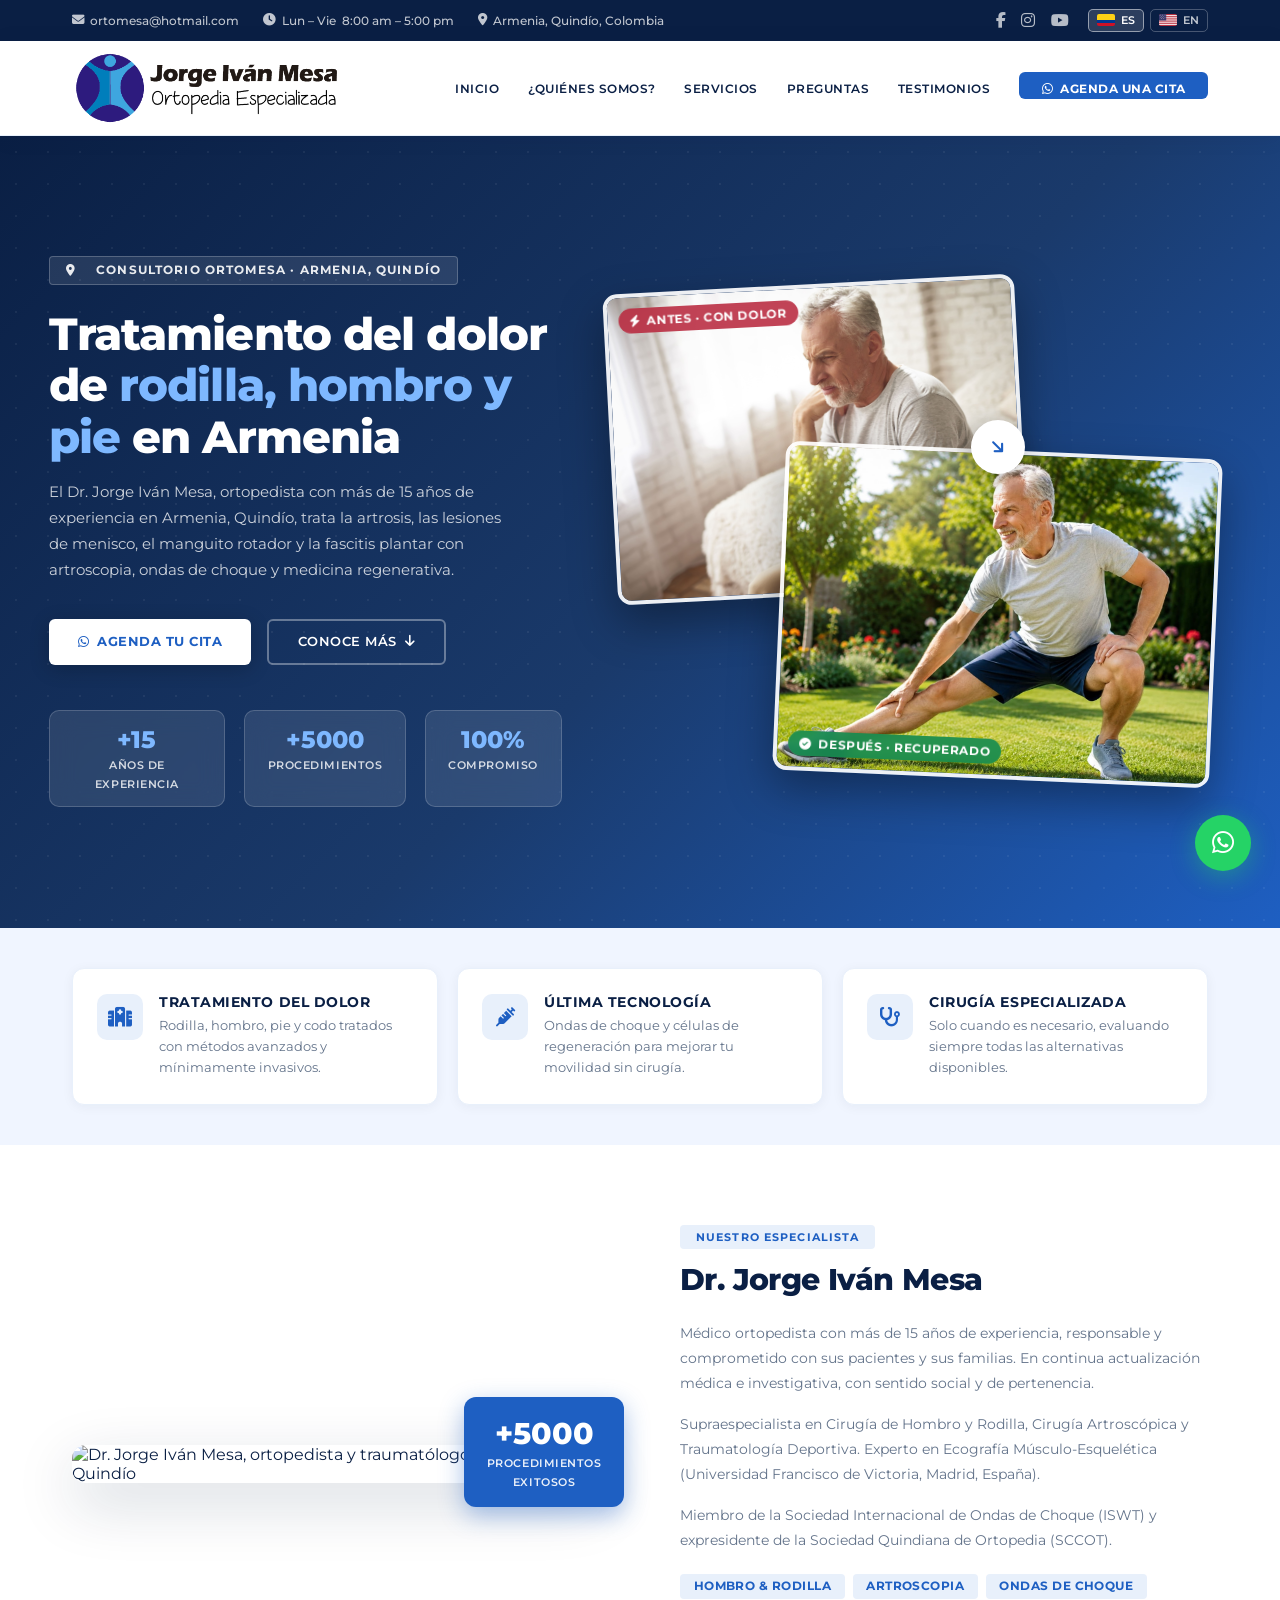
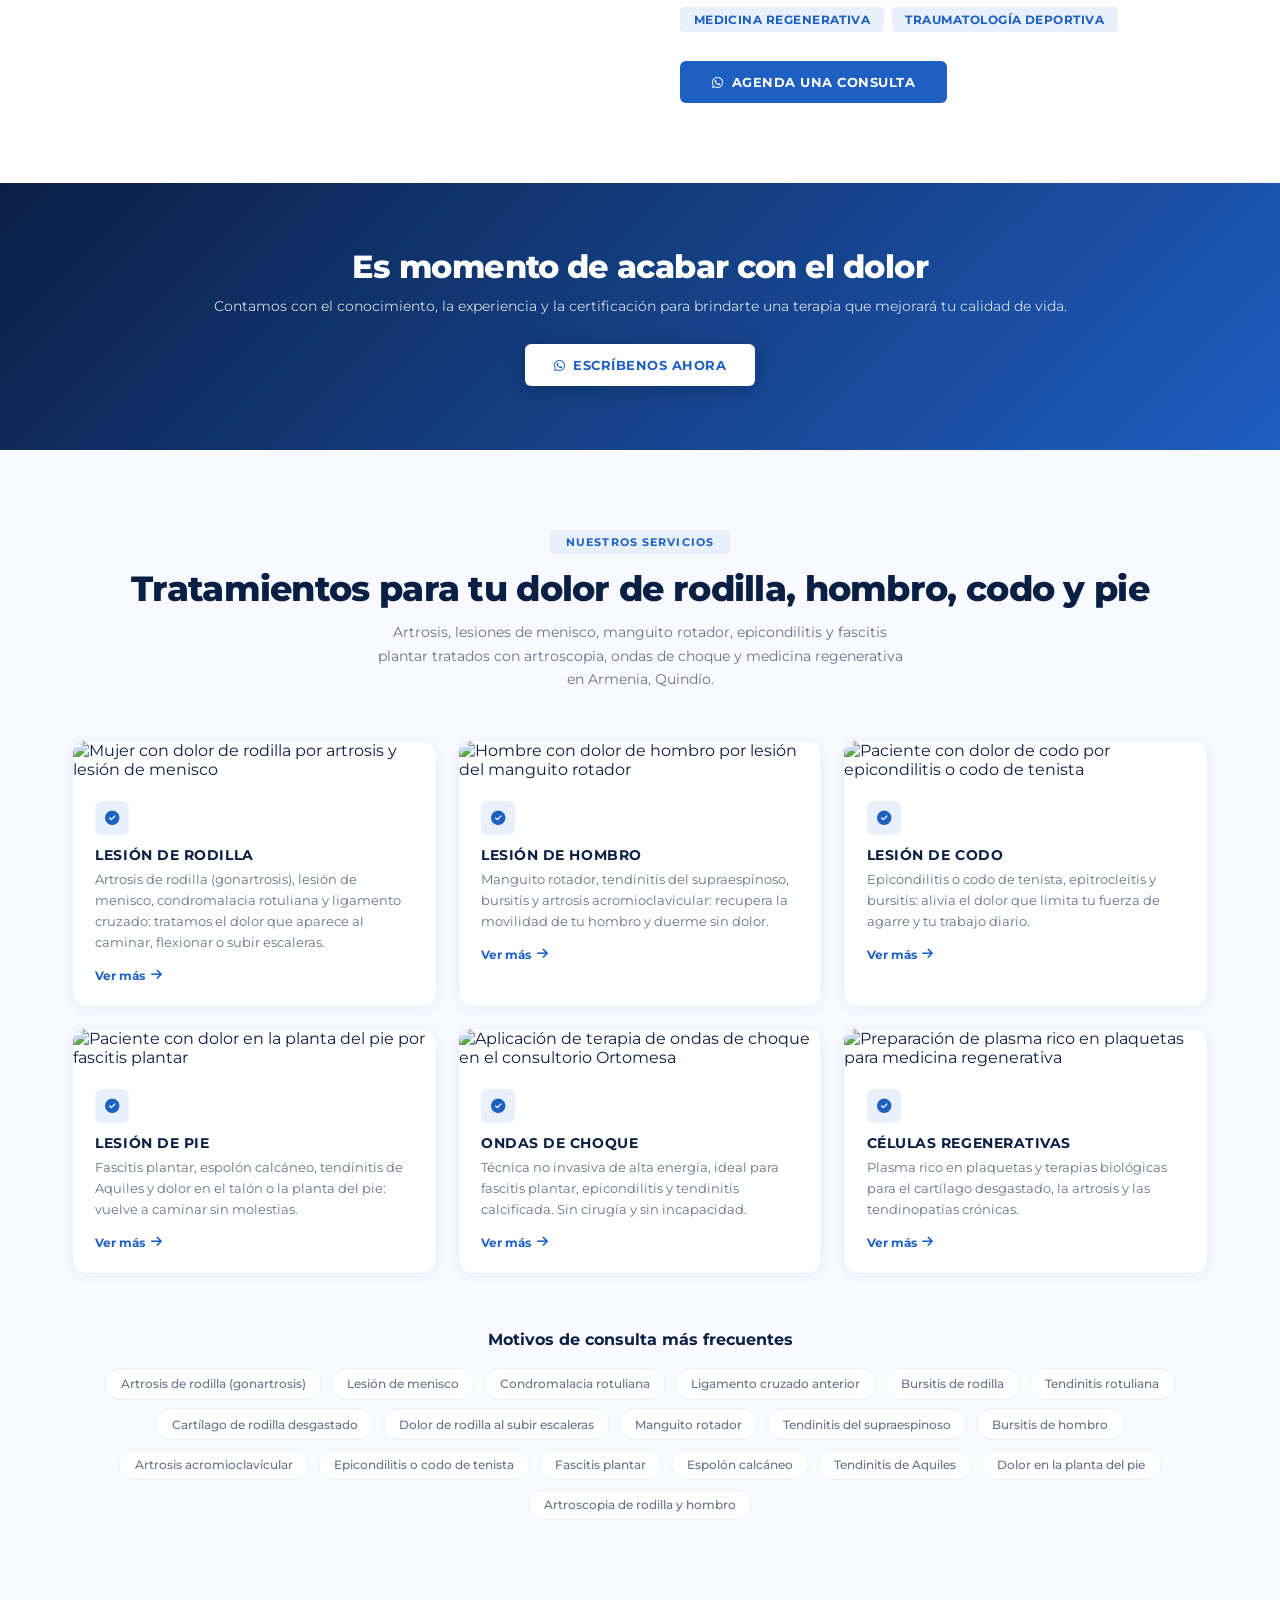
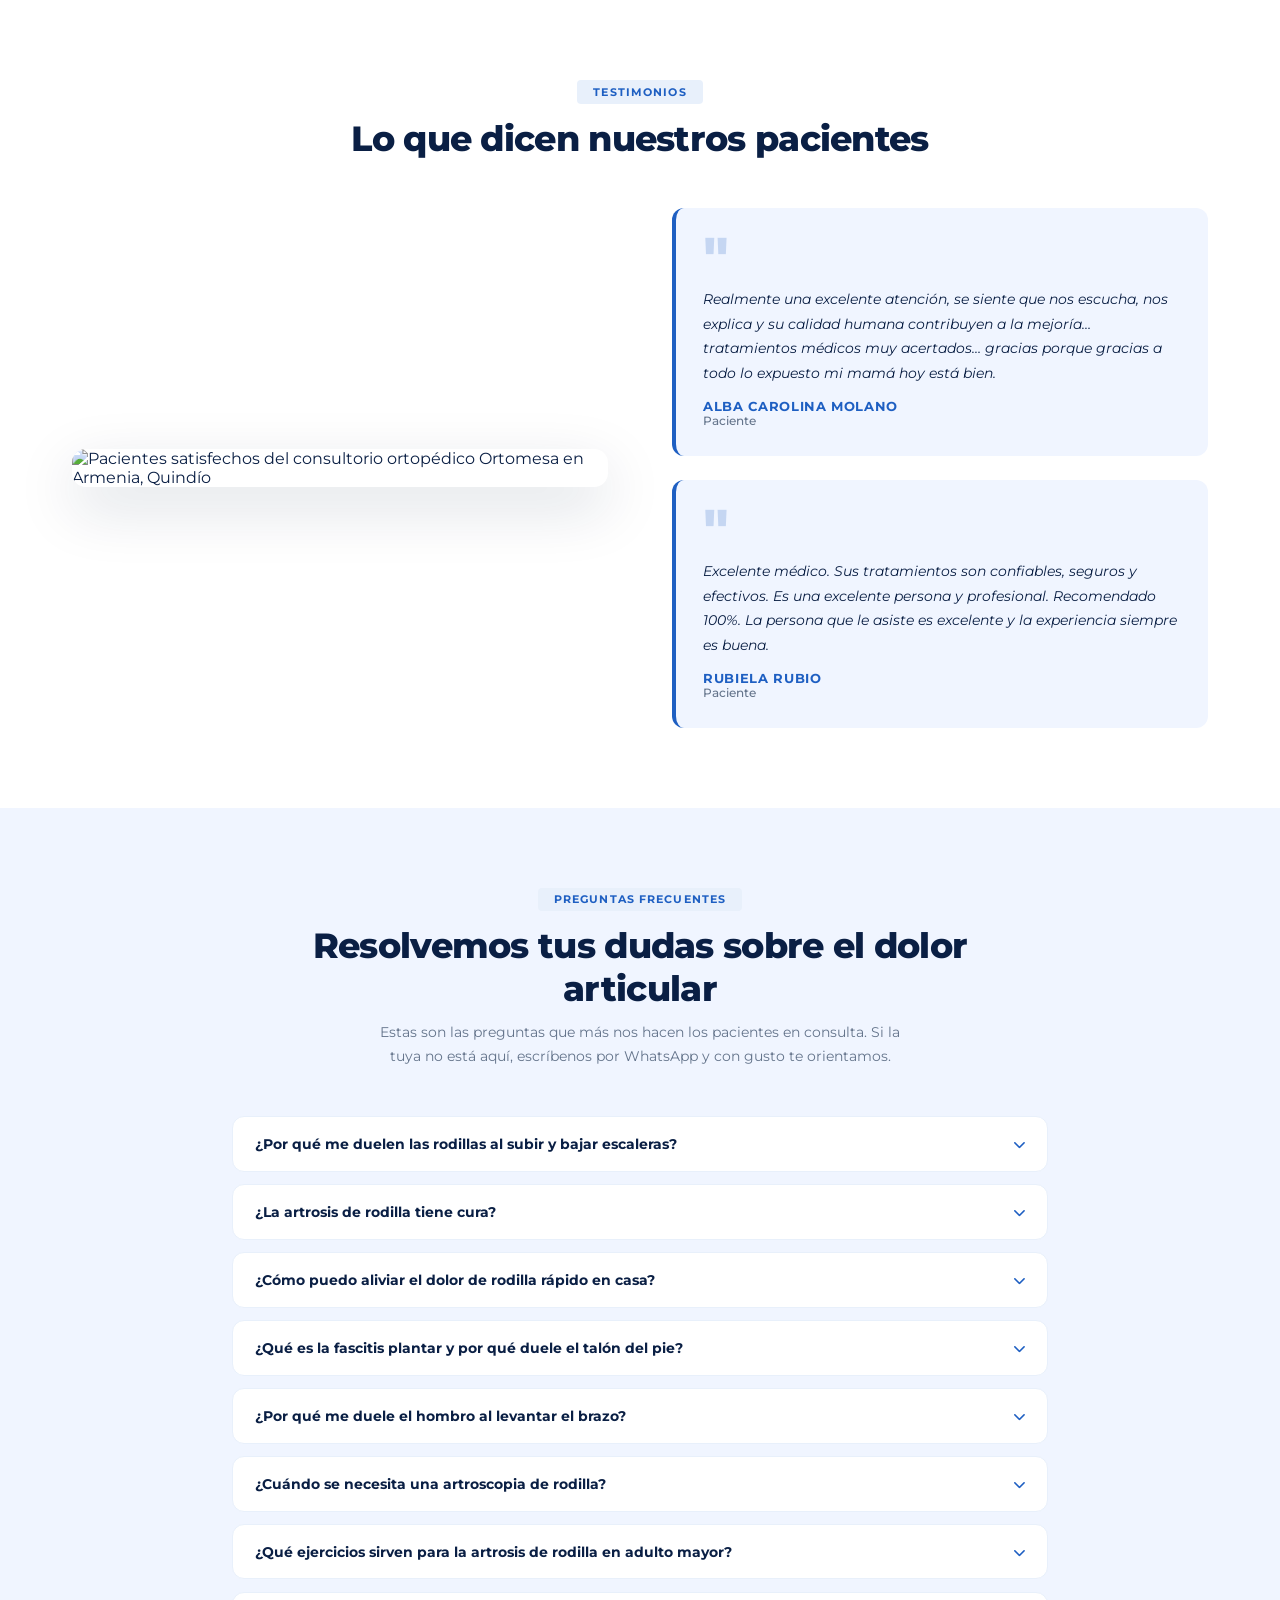
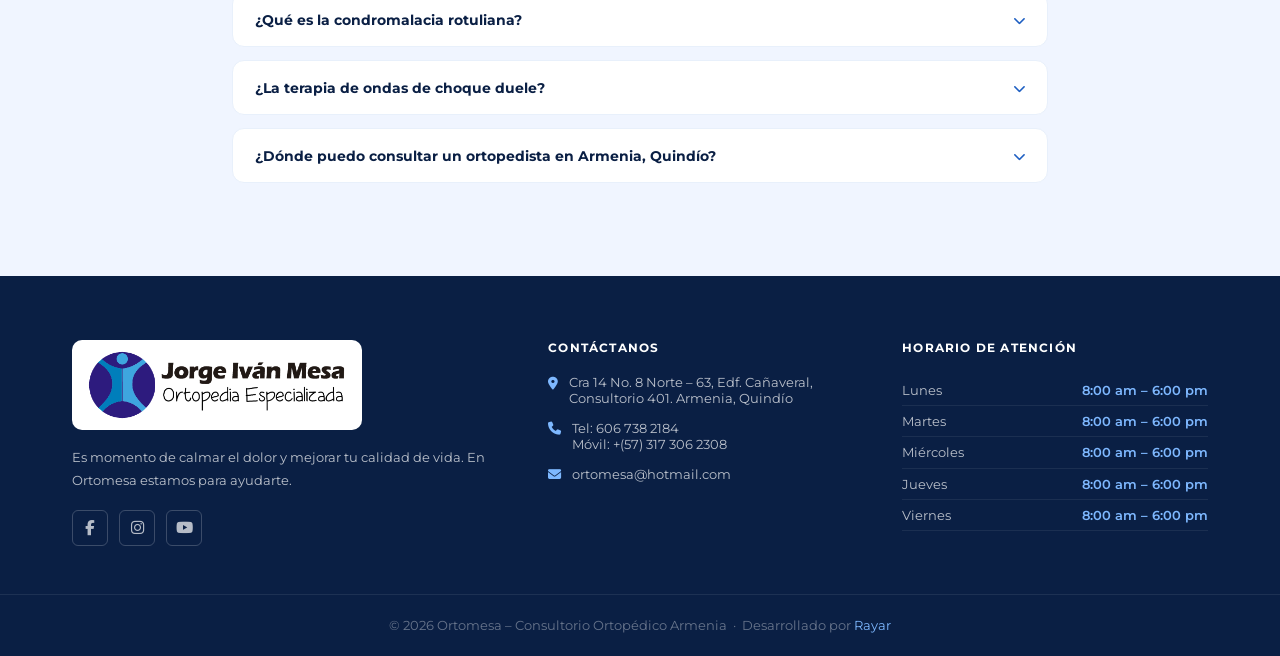
==== commit dcfead77: "Optimizar SEO con base en los datos de Google Ads - Title, meta description, canonical, Open Graph y" ====
--- a/index.html
+++ b/index.html
@@ -3,12 +3,40 @@
 <head>
   <meta charset="UTF-8">
   <meta name="viewport" content="width=device-width, initial-scale=1.0">
-  <meta name="description" content="Ortomesa – Consultorio ortopédico en Armenia, Quindío. Dr. Jorge Iván Mesa, especialista en cirugía de hombro, rodilla, ondas de choque y medicina regenerativa.">
-
-  <title>Ortomesa – Ortopedia Armenia</title>
+
+  <title>Ortopedista en Armenia | Dolor de Rodilla y Hombro | Ortomesa</title>
+  <meta name="description" content="Ortopedista en Armenia, Quindío. El Dr. Jorge Iván Mesa trata el dolor de rodilla, hombro y pie con artroscopia, ondas de choque y medicina regenerativa.">
+
+  <link rel="canonical" href="https://www.jorgeivanmesa.com/">
+  <meta name="robots" content="index, follow, max-image-preview:large, max-snippet:-1">
+  <meta name="author" content="Dr. Jorge Iván Mesa – Ortomesa">
+  <meta name="theme-color" content="#0a1f44">
+
+  <!-- Geolocalización (SEO local) -->
+  <meta name="geo.region" content="CO-QUI">
+  <meta name="geo.placename" content="Armenia, Quindío, Colombia">
+  <meta name="geo.position" content="4.5445;-75.6706">
+  <meta name="ICBM" content="4.5445, -75.6706">
+
+  <!-- Open Graph / redes sociales -->
+  <meta property="og:type" content="website">
+  <meta property="og:locale" content="es_CO">
+  <meta property="og:site_name" content="Ortomesa – Dr. Jorge Iván Mesa">
+  <meta property="og:title" content="Ortopedista en Armenia | Dolor de Rodilla, Hombro y Pie">
+  <meta property="og:description" content="Tratamiento del dolor articular en Armenia, Quindío. Artroscopia, ondas de choque y medicina regenerativa con el Dr. Jorge Iván Mesa.">
+  <meta property="og:url" content="https://www.jorgeivanmesa.com/">
+  <meta property="og:image" content="https://www.jorgeivanmesa.com/img/hero_recuperado.jpg">
+  <meta property="og:image:alt" content="Paciente recuperado del dolor de rodilla tras su tratamiento en Ortomesa">
+  <meta name="twitter:card" content="summary_large_image">
+  <meta name="twitter:title" content="Ortopedista en Armenia | Dolor de Rodilla, Hombro y Pie">
+  <meta name="twitter:description" content="Tratamiento del dolor articular en Armenia, Quindío. Artroscopia, ondas de choque y medicina regenerativa.">
+  <meta name="twitter:image" content="https://www.jorgeivanmesa.com/img/hero_recuperado.jpg">
+
+  <link rel="icon" href="img/logo-ortomesa-ortopedia-armenia.png" type="image/png">
 
   <!-- Google Fonts -->
   <link rel="preconnect" href="https://fonts.googleapis.com">
+  <link rel="preconnect" href="https://fonts.gstatic.com" crossorigin>
   <link href="https://fonts.googleapis.com/css2?family=Montserrat:wght@300;400;500;600;700;800&display=swap" rel="stylesheet">
 
   <!-- Font Awesome -->
@@ -55,13 +83,14 @@
 <nav>
   <div class="nav-inner">
     <a class="nav-logo" href="#">
-      <img src="img/logo-ortomesa-ortopedia-armenia.png"
-           alt="Jorge Iván Mesa – Ortopedia Especializada">
+      <img src="img/logo-ortomesa-ortopedia-armenia.png" width="500" height="137"
+           alt="Ortomesa – Dr. Jorge Iván Mesa, ortopedista en Armenia, Quindío">
     </a>
     <ul class="nav-links">
       <li><a href="#" data-i18n="nav_home">Inicio</a></li>
       <li><a href="#conoceme" data-i18n="nav_about">¿Quiénes somos?</a></li>
       <li><a href="#servicios" data-i18n="nav_services">Servicios</a></li>
+      <li><a href="#preguntas" data-i18n="nav_faq">Preguntas</a></li>
       <li><a href="#testimonios" data-i18n="nav_testimonials">Testimonios</a></li>
       <li>
         <a href="https://wa.me/573173062308?text=Hola%2C%20quiero%20agendar%20una%20cita"
@@ -80,6 +109,7 @@
     <a href="#" data-i18n="nav_home">Inicio</a>
     <a href="#conoceme" data-i18n="nav_about">¿Quiénes somos?</a>
     <a href="#servicios" data-i18n="nav_services">Servicios</a>
+    <a href="#preguntas" data-i18n="nav_faq">Preguntas</a>
     <a href="#testimonios" data-i18n="nav_testimonials">Testimonios</a>
     <a href="https://wa.me/573173062308?text=Hola%2C%20quiero%20agendar%20una%20cita"
        target="_blank" class="nav-cta">
@@ -98,10 +128,11 @@
     <div class="hero-badge">
       <i class="fa fa-map-marker-alt"></i>&nbsp; <span data-i18n="hero_badge">Consultorio Ortomesa · Armenia, Quindío</span>
     </div>
-    <h1 data-i18n="hero_title">Tratamiento del dolor<br><em>articular</em> con tecnología de punta</h1>
+    <h1 data-i18n="hero_title">Tratamiento del dolor de <em>rodilla, hombro y pie</em> en Armenia</h1>
     <p class="hero-sub" data-i18n="hero_sub">
-      En Ortomesa contamos con más de 15 años de experiencia en cirugía ortopédica,
-      medicina regenerativa y ondas de choque para mejorar tu calidad de vida.
+      El Dr. Jorge Iván Mesa, ortopedista con más de 15 años de experiencia en Armenia, Quindío,
+      trata la artrosis, las lesiones de menisco, el manguito rotador y la fascitis plantar con
+      artroscopia, ondas de choque y medicina regenerativa.
     </p>
     <div class="hero-btns">
       <a href="https://wa.me/573173062308?text=Hola%2C%20quiero%20agendar%20una%20cita"
@@ -121,11 +152,13 @@
   <div class="hero-img">
     <div class="hero-compare">
       <figure class="hc-card hc-pain">
-        <img src="img/hero_dolor.jpg" alt="Paciente con dolor de codo antes del tratamiento">
+        <img src="img/hero_dolor.jpg" width="2000" height="1335" fetchpriority="high"
+             alt="Paciente con dolor articular de codo antes de su tratamiento ortopédico en Ortomesa">
         <figcaption><i class="fa fa-bolt"></i> <span data-i18n="hero_before">Antes · Con dolor</span></figcaption>
       </figure>
       <figure class="hc-card hc-recovered">
-        <img src="img/hero_recuperado.jpg" alt="Paciente recuperado haciendo ejercicio tras el tratamiento">
+        <img src="img/hero_recuperado.jpg" width="1535" height="1024"
+             alt="Paciente recuperado del dolor de rodilla haciendo ejercicio tras su tratamiento en Ortomesa">
         <figcaption><i class="fa fa-circle-check"></i> <span data-i18n="hero_after">Después · Recuperado</span></figcaption>
       </figure>
       <div class="hc-arrow"><i class="fa fa-arrow-right"></i></div>
@@ -170,8 +203,8 @@
     <div class="about-grid">
 
       <div class="about-img-wrap">
-        <img src="https://www.jorgeivanmesa.com/assets/img/about-img/about-img2.jpg"
-             alt="Dr. Jorge Iván Mesa">
+        <img src="https://www.jorgeivanmesa.com/assets/img/about-img/about-img2.jpg" loading="lazy"
+             alt="Dr. Jorge Iván Mesa, ortopedista y traumatólogo en Armenia, Quindío">
         <div class="about-badge">
           <strong>+5000</strong>
           <span data-i18n="about_badge">procedimientos<br>exitosos</span>
@@ -228,73 +261,103 @@
   <div class="inner">
     <div class="section-head">
       <div class="tag" data-i18n="svc_tag">Nuestros servicios</div>
-      <h2 data-i18n="svc_title">¿En qué podemos ayudarte?</h2>
-      <p data-i18n="svc_sub">Tratamientos especializados en medicina regenerativa, ondas de choque y terapias
-         biológicas para mejorar tu dolor y recuperar tu bienestar.</p>
+      <h2 data-i18n="svc_title">Tratamientos para tu dolor de rodilla, hombro, codo y pie</h2>
+      <p data-i18n="svc_sub">Artrosis, lesiones de menisco, manguito rotador, epicondilitis y fascitis plantar
+         tratados con artroscopia, ondas de choque y medicina regenerativa en Armenia, Quindío.</p>
     </div>
 
     <div class="services-grid">
 
       <div class="svc-card" data-service="1">
-        <img src="https://www.jorgeivanmesa.com/assets/img/services/service-img1.jpg" alt="Lesión de rodilla">
+        <img src="https://www.jorgeivanmesa.com/assets/img/services/service-img1.jpg" loading="lazy"
+             alt="Mujer con dolor de rodilla por artrosis y lesión de menisco">
         <div class="svc-body">
           <div class="svc-icon"><i class="fa fa-check-circle"></i></div>
           <h3 data-i18n="svc1_title">Lesión de rodilla</h3>
-          <p data-i18n="svc1_text">Las lesiones de rodilla son comunes y pueden afectar a personas de todas las edades y niveles de actividad.</p>
+          <p data-i18n="svc1_text">Artrosis de rodilla (gonartrosis), lesión de menisco, condromalacia rotuliana y ligamento cruzado: tratamos el dolor que aparece al caminar, flexionar o subir escaleras.</p>
           <span class="svc-more"><span data-i18n="svc_more">Ver más</span> <i class="fa fa-arrow-right"></i></span>
         </div>
       </div>
 
       <div class="svc-card" data-service="2">
-        <img src="https://www.jorgeivanmesa.com/assets/img/services/service-img2.jpg" alt="Lesión de hombro">
+        <img src="https://www.jorgeivanmesa.com/assets/img/services/service-img2.jpg" loading="lazy"
+             alt="Hombre con dolor de hombro por lesión del manguito rotador">
         <div class="svc-body">
           <div class="svc-icon"><i class="fa fa-check-circle"></i></div>
           <h3 data-i18n="svc2_title">Lesión de hombro</h3>
-          <p data-i18n="svc2_text">Las lesiones de hombro pueden ser debilitantes y afectar significativamente la calidad de vida de una persona.</p>
+          <p data-i18n="svc2_text">Manguito rotador, tendinitis del supraespinoso, bursitis y artrosis acromioclavicular: recupera la movilidad de tu hombro y duerme sin dolor.</p>
           <span class="svc-more"><span data-i18n="svc_more">Ver más</span> <i class="fa fa-arrow-right"></i></span>
         </div>
       </div>
 
       <div class="svc-card" data-service="3">
-        <img src="https://www.jorgeivanmesa.com/assets/img/services/service-img3.jpg" alt="Lesión de codo">
+        <img src="https://www.jorgeivanmesa.com/assets/img/services/service-img3.jpg" loading="lazy"
+             alt="Paciente con dolor de codo por epicondilitis o codo de tenista">
         <div class="svc-body">
           <div class="svc-icon"><i class="fa fa-check-circle"></i></div>
           <h3 data-i18n="svc3_title">Lesión de codo</h3>
-          <p data-i18n="svc3_text">El codo es susceptible a diversas lesiones que limitan la flexión, extensión y rotación del antebrazo.</p>
+          <p data-i18n="svc3_text">Epicondilitis o codo de tenista, epitrocleítis y bursitis: alivia el dolor que limita tu fuerza de agarre y tu trabajo diario.</p>
           <span class="svc-more"><span data-i18n="svc_more">Ver más</span> <i class="fa fa-arrow-right"></i></span>
         </div>
       </div>
 
       <div class="svc-card" data-service="4">
-        <img src="https://www.jorgeivanmesa.com/assets/img/services/service-img4.jpg" alt="Lesión de pie">
+        <img src="https://www.jorgeivanmesa.com/assets/img/services/service-img4.jpg" loading="lazy"
+             alt="Paciente con dolor en la planta del pie por fascitis plantar">
         <div class="svc-body">
           <div class="svc-icon"><i class="fa fa-check-circle"></i></div>
           <h3 data-i18n="svc4_title">Lesión de pie</h3>
-          <p data-i18n="svc4_text">Las lesiones de pie pueden afectar gravemente la movilidad y la calidad de vida de una persona.</p>
+          <p data-i18n="svc4_text">Fascitis plantar, espolón calcáneo, tendinitis de Aquiles y dolor en el talón o la planta del pie: vuelve a caminar sin molestias.</p>
           <span class="svc-more"><span data-i18n="svc_more">Ver más</span> <i class="fa fa-arrow-right"></i></span>
         </div>
       </div>
 
       <div class="svc-card" data-service="5">
-        <img src="https://www.jorgeivanmesa.com/assets/img/services/service-img5.jpg" alt="Ondas de choque">
+        <img src="https://www.jorgeivanmesa.com/assets/img/services/service-img5.jpg" loading="lazy"
+             alt="Aplicación de terapia de ondas de choque en el consultorio Ortomesa">
         <div class="svc-body">
           <div class="svc-icon"><i class="fa fa-check-circle"></i></div>
           <h3 data-i18n="svc5_title">Ondas de choque</h3>
-          <p data-i18n="svc5_text">Técnica no invasiva que utiliza ondas acústicas de alta energía para estimular la curación y reducir el dolor.</p>
+          <p data-i18n="svc5_text">Técnica no invasiva de alta energía, ideal para fascitis plantar, epicondilitis y tendinitis calcificada. Sin cirugía y sin incapacidad.</p>
           <span class="svc-more"><span data-i18n="svc_more">Ver más</span> <i class="fa fa-arrow-right"></i></span>
         </div>
       </div>
 
       <div class="svc-card" data-service="6">
-        <img src="https://www.jorgeivanmesa.com/assets/img/services/service-img6.jpg" alt="Células regenerativas">
+        <img src="https://www.jorgeivanmesa.com/assets/img/services/service-img6.jpg" loading="lazy"
+             alt="Preparación de plasma rico en plaquetas para medicina regenerativa">
         <div class="svc-body">
           <div class="svc-icon"><i class="fa fa-check-circle"></i></div>
           <h3 data-i18n="svc6_title">Células regenerativas</h3>
-          <p data-i18n="svc6_text">Repara tejidos dañados y estimula la regeneración natural del cuerpo con tus propios recursos biológicos.</p>
+          <p data-i18n="svc6_text">Plasma rico en plaquetas y terapias biológicas para el cartílago desgastado, la artrosis y las tendinopatías crónicas.</p>
           <span class="svc-more"><span data-i18n="svc_more">Ver más</span> <i class="fa fa-arrow-right"></i></span>
         </div>
       </div>
 
+    </div>
+
+    <div class="conditions">
+      <h3 data-i18n="cond_title">Motivos de consulta más frecuentes</h3>
+      <div class="cond-chips" data-i18n="cond_chips">
+        <span>Artrosis de rodilla (gonartrosis)</span>
+        <span>Lesión de menisco</span>
+        <span>Condromalacia rotuliana</span>
+        <span>Ligamento cruzado anterior</span>
+        <span>Bursitis de rodilla</span>
+        <span>Tendinitis rotuliana</span>
+        <span>Cartílago de rodilla desgastado</span>
+        <span>Dolor de rodilla al subir escaleras</span>
+        <span>Manguito rotador</span>
+        <span>Tendinitis del supraespinoso</span>
+        <span>Bursitis de hombro</span>
+        <span>Artrosis acromioclavicular</span>
+        <span>Epicondilitis o codo de tenista</span>
+        <span>Fascitis plantar</span>
+        <span>Espolón calcáneo</span>
+        <span>Tendinitis de Aquiles</span>
+        <span>Dolor en la planta del pie</span>
+        <span>Artroscopia de rodilla y hombro</span>
+      </div>
     </div>
   </div>
 </section>
@@ -309,8 +372,8 @@
   </div>
   <div class="testi-grid">
     <div class="testi-img">
-      <img src="https://www.jorgeivanmesa.com/assets/img/testimonials/testimonials-img.jpg"
-           alt="Pacientes Ortomesa">
+      <img src="https://www.jorgeivanmesa.com/assets/img/testimonials/testimonials-img.jpg" loading="lazy"
+           alt="Pacientes satisfechos del consultorio ortopédico Ortomesa en Armenia, Quindío">
     </div>
     <div class="testi-cards">
       <div class="testi-card">
@@ -334,14 +397,80 @@
 </section>
 
 <!-- ══════════════════════════════════════════
+     PREGUNTAS FRECUENTES
+════════════════════════════════════════════ -->
+<section class="faq-section" id="preguntas">
+  <div class="inner">
+    <div class="section-head">
+      <div class="tag" data-i18n="faq_tag">Preguntas frecuentes</div>
+      <h2 data-i18n="faq_title">Resolvemos tus dudas sobre el dolor articular</h2>
+      <p data-i18n="faq_sub">Estas son las preguntas que más nos hacen los pacientes en consulta.
+         Si la tuya no está aquí, escríbenos por WhatsApp y con gusto te orientamos.</p>
+    </div>
+
+    <div class="faq-list">
+      <details class="faq-item">
+        <summary data-i18n="faq1_q">¿Por qué me duelen las rodillas al subir y bajar escaleras?</summary>
+        <div class="faq-answer"><p data-i18n="faq1_a">El dolor de rodilla al subir o bajar escaleras suele relacionarse con condromalacia rotuliana (desgaste del cartílago de la rótula), artrosis de rodilla o una lesión de menisco. Si el dolor persiste más de dos semanas, se acompaña de inflamación o de sensación de bloqueo, conviene una valoración con ecografía músculo-esquelética para identificar la causa exacta.</p></div>
+      </details>
+
+      <details class="faq-item">
+        <summary data-i18n="faq2_q">¿La artrosis de rodilla tiene cura?</summary>
+        <div class="faq-answer"><p data-i18n="faq2_a">La gonartrosis no tiene una cura definitiva porque el cartílago desgastado no se regenera por completo, pero sí se puede tratar. Con medicina regenerativa, ondas de choque, fortalecimiento muscular y control del peso es posible reducir el dolor, mejorar la movilidad y retrasar o evitar una cirugía de reemplazo de rodilla.</p></div>
+      </details>
+
+      <details class="faq-item">
+        <summary data-i18n="faq3_q">¿Cómo puedo aliviar el dolor de rodilla rápido en casa?</summary>
+        <div class="faq-answer"><p data-i18n="faq3_a">Como medida inicial ayudan el reposo relativo, aplicar frío local durante 15 minutos varias veces al día, evitar escaleras y actividades de impacto, y elevar la pierna si hay inflamación. Estas medidas alivian de forma temporal, pero no tratan la causa: si el dolor reaparece o dura más de dos semanas, consulta al ortopedista.</p></div>
+      </details>
+
+      <details class="faq-item">
+        <summary data-i18n="faq4_q">¿Qué es la fascitis plantar y por qué duele el talón del pie?</summary>
+        <div class="faq-answer"><p data-i18n="faq4_a">La fascitis plantar es la inflamación de la banda de tejido que recorre la planta del pie. Su síntoma típico es un dolor punzante en el talón con los primeros pasos de la mañana. Responde muy bien a la terapia de ondas de choque, combinada con estiramientos y un calzado adecuado.</p></div>
+      </details>
+
+      <details class="faq-item">
+        <summary data-i18n="faq5_q">¿Por qué me duele el hombro al levantar el brazo?</summary>
+        <div class="faq-answer"><p data-i18n="faq5_a">La causa más frecuente es una lesión del manguito rotador, especialmente del tendón supraespinoso, seguida de la tendinitis, la bursitis y la artrosis acromioclavicular. Una ecografía en consulta permite ver el tendón en movimiento y definir si el manejo es con ondas de choque, medicina regenerativa o artroscopia.</p></div>
+      </details>
+
+      <details class="faq-item">
+        <summary data-i18n="faq6_q">¿Cuándo se necesita una artroscopia de rodilla?</summary>
+        <div class="faq-answer"><p data-i18n="faq6_a">Se indica cuando hay lesiones de menisco, del ligamento cruzado, cuerpos libres o daño del cartílago que no mejoran con tratamiento conservador. Es una cirugía mínimamente invasiva, con incisiones pequeñas, menos dolor después de la operación y una recuperación más rápida que la cirugía abierta.</p></div>
+      </details>
+
+      <details class="faq-item">
+        <summary data-i18n="faq7_q">¿Qué ejercicios sirven para la artrosis de rodilla en adulto mayor?</summary>
+        <div class="faq-answer"><p data-i18n="faq7_a">Los más recomendados son el fortalecimiento del cuádriceps, la bicicleta estática sin resistencia, la caminata en superficie plana y los ejercicios en piscina. Conviene evitar sentadillas profundas, trote y saltos. Lo ideal es que el programa lo adapte un profesional según cada caso.</p></div>
+      </details>
+
+      <details class="faq-item">
+        <summary data-i18n="faq8_q">¿Qué es la condromalacia rotuliana?</summary>
+        <div class="faq-answer"><p data-i18n="faq8_a">Es el reblandecimiento y desgaste del cartílago que recubre la rótula. Produce dolor en la parte delantera de la rodilla, que empeora al subir escaleras, agacharse o permanecer mucho tiempo sentado. Suele mejorar con fortalecimiento muscular, corrección de la mecánica de la rodilla y, en casos seleccionados, medicina regenerativa.</p></div>
+      </details>
+
+      <details class="faq-item">
+        <summary data-i18n="faq9_q">¿La terapia de ondas de choque duele?</summary>
+        <div class="faq-answer"><p data-i18n="faq9_a">Se siente una molestia tolerable durante la aplicación, similar a golpes rápidos sobre la zona, y no requiere anestesia. Cada sesión dura entre 15 y 20 minutos y puedes retomar tus actividades el mismo día. Es normal una sensibilidad leve durante las 24 horas siguientes.</p></div>
+      </details>
+
+      <details class="faq-item">
+        <summary data-i18n="faq10_q">¿Dónde puedo consultar un ortopedista en Armenia, Quindío?</summary>
+        <div class="faq-answer"><p data-i18n="faq10_a">El consultorio Ortomesa del Dr. Jorge Iván Mesa está en la Cra 14 No. 8 Norte – 63, Edificio Cañaveral, consultorio 401, en Armenia, Quindío. La atención es de lunes a viernes de 8:00 am a 6:00 pm. Puedes agendar tu cita al 606 738 2184 o por WhatsApp al +57 317 306 2308.</p></div>
+      </details>
+    </div>
+  </div>
+</section>
+
+<!-- ══════════════════════════════════════════
      FOOTER
 ════════════════════════════════════════════ -->
 <footer class="footer">
   <div class="footer-grid">
 
     <div>
-      <img src="img/logo-ortomesa-ortopedia-armenia.png"
-           alt="Jorge Iván Mesa – Ortopedia Especializada" class="footer-logo-img">
+      <img src="img/logo-ortomesa-ortopedia-armenia.png" width="500" height="137" loading="lazy"
+           alt="Ortomesa – Consultorio de ortopedia del Dr. Jorge Iván Mesa en Armenia" class="footer-logo-img">
       <p data-i18n="footer_desc">Es momento de calmar el dolor y mejorar tu calidad de vida.
          En Ortomesa estamos para ayudarte.</p>
       <div class="footer-socials">
@@ -419,6 +548,184 @@
   <i class="fab fa-whatsapp"></i>
 </a>
 
+<!-- ══════════════════════════════════════════
+     DATOS ESTRUCTURADOS (SEO)
+════════════════════════════════════════════ -->
+<script type="application/ld+json">
+{
+  "@context": "https://schema.org",
+  "@graph": [
+    {
+      "@type": ["Physician", "MedicalBusiness"],
+      "@id": "https://www.jorgeivanmesa.com/#consultorio",
+      "name": "Ortomesa – Dr. Jorge Iván Mesa, Ortopedia Especializada",
+      "alternateName": "Ortomesa Ortopedia Armenia",
+      "description": "Consultorio de ortopedia y traumatología en Armenia, Quindío. Tratamiento del dolor de rodilla, hombro, codo y pie con artroscopia, ondas de choque y medicina regenerativa.",
+      "url": "https://www.jorgeivanmesa.com/",
+      "logo": "https://www.jorgeivanmesa.com/img/logo-ortomesa-ortopedia-armenia.png",
+      "image": "https://www.jorgeivanmesa.com/img/logo-ortomesa-ortopedia-armenia.png",
+      "telephone": "+576067382184",
+      "email": "ortomesa@hotmail.com",
+      "priceRange": "$$",
+      "currenciesAccepted": "COP",
+      "medicalSpecialty": ["Orthopedic", "PhysicalTherapy", "Musculoskeletal"],
+      "address": {
+        "@type": "PostalAddress",
+        "streetAddress": "Cra 14 No. 8 Norte – 63, Edificio Cañaveral, Consultorio 401",
+        "addressLocality": "Armenia",
+        "addressRegion": "Quindío",
+        "postalCode": "630004",
+        "addressCountry": "CO"
+      },
+      "geo": {
+        "@type": "GeoCoordinates",
+        "latitude": 4.5445,
+        "longitude": -75.6706
+      },
+      "areaServed": [
+        { "@type": "City", "name": "Armenia" },
+        { "@type": "AdministrativeArea", "name": "Quindío" },
+        { "@type": "AdministrativeArea", "name": "Eje Cafetero" }
+      ],
+      "openingHoursSpecification": [
+        {
+          "@type": "OpeningHoursSpecification",
+          "dayOfWeek": ["Monday", "Tuesday", "Wednesday", "Thursday", "Friday"],
+          "opens": "08:00",
+          "closes": "18:00"
+        }
+      ],
+      "sameAs": [
+        "https://www.facebook.com/profile.php?id=100063508813069",
+        "https://www.instagram.com/ortomesa/",
+        "https://www.youtube.com/@ortomesaortopediaarmenia9429"
+      ],
+      "availableService": [
+        {
+          "@type": "MedicalProcedure",
+          "name": "Artroscopia de rodilla",
+          "description": "Cirugía mínimamente invasiva para lesiones de menisco, ligamento cruzado y cartílago."
+        },
+        {
+          "@type": "MedicalProcedure",
+          "name": "Cirugía de hombro y manguito rotador",
+          "description": "Reparación artroscópica del manguito rotador, inestabilidad y lesiones del supraespinoso."
+        },
+        {
+          "@type": "MedicalTherapy",
+          "name": "Terapia de ondas de choque",
+          "description": "Tratamiento no invasivo para fascitis plantar, epicondilitis y tendinitis calcificada."
+        },
+        {
+          "@type": "MedicalTherapy",
+          "name": "Medicina regenerativa y plasma rico en plaquetas",
+          "description": "Terapias biológicas para artrosis, lesiones de cartílago y tendinopatías."
+        },
+        {
+          "@type": "MedicalTest",
+          "name": "Ecografía músculo-esquelética",
+          "description": "Diagnóstico ecográfico de tendones, ligamentos y articulaciones en consulta."
+        }
+      ]
+    },
+    {
+      "@type": "WebSite",
+      "@id": "https://www.jorgeivanmesa.com/#website",
+      "url": "https://www.jorgeivanmesa.com/",
+      "name": "Ortomesa – Dr. Jorge Iván Mesa",
+      "inLanguage": "es-CO",
+      "publisher": { "@id": "https://www.jorgeivanmesa.com/#consultorio" }
+    },
+    {
+      "@type": "FAQPage",
+      "@id": "https://www.jorgeivanmesa.com/#faq",
+      "mainEntity": [
+        {
+          "@type": "Question",
+          "name": "¿Por qué me duelen las rodillas al subir y bajar escaleras?",
+          "acceptedAnswer": {
+            "@type": "Answer",
+            "text": "El dolor de rodilla al subir o bajar escaleras suele relacionarse con condromalacia rotuliana (desgaste del cartílago de la rótula), artrosis de rodilla o una lesión de menisco. Si el dolor persiste más de dos semanas, se acompaña de inflamación o de sensación de bloqueo, conviene una valoración con ecografía músculo-esquelética para identificar la causa exacta."
+          }
+        },
+        {
+          "@type": "Question",
+          "name": "¿La artrosis de rodilla tiene cura?",
+          "acceptedAnswer": {
+            "@type": "Answer",
+            "text": "La gonartrosis no tiene una cura definitiva porque el cartílago desgastado no se regenera por completo, pero sí se puede tratar. Con medicina regenerativa, ondas de choque, fortalecimiento muscular y control del peso es posible reducir el dolor, mejorar la movilidad y retrasar o evitar una cirugía de reemplazo de rodilla."
+          }
+        },
+        {
+          "@type": "Question",
+          "name": "¿Cómo puedo aliviar el dolor de rodilla rápido en casa?",
+          "acceptedAnswer": {
+            "@type": "Answer",
+            "text": "Como medida inicial ayudan el reposo relativo, aplicar frío local durante 15 minutos varias veces al día, evitar escaleras y actividades de impacto, y elevar la pierna si hay inflamación. Estas medidas alivian de forma temporal, pero no tratan la causa: si el dolor reaparece o dura más de dos semanas, consulta al ortopedista."
+          }
+        },
+        {
+          "@type": "Question",
+          "name": "¿Qué es la fascitis plantar y por qué duele el talón del pie?",
+          "acceptedAnswer": {
+            "@type": "Answer",
+            "text": "La fascitis plantar es la inflamación de la banda de tejido que recorre la planta del pie. Su síntoma típico es un dolor punzante en el talón con los primeros pasos de la mañana. Responde muy bien a la terapia de ondas de choque, combinada con estiramientos y un calzado adecuado."
+          }
+        },
+        {
+          "@type": "Question",
+          "name": "¿Por qué me duele el hombro al levantar el brazo?",
+          "acceptedAnswer": {
+            "@type": "Answer",
+            "text": "La causa más frecuente es una lesión del manguito rotador, especialmente del tendón supraespinoso, seguida de la tendinitis, la bursitis y la artrosis acromioclavicular. Una ecografía en consulta permite ver el tendón en movimiento y definir si el manejo es con ondas de choque, medicina regenerativa o artroscopia."
+          }
+        },
+        {
+          "@type": "Question",
+          "name": "¿Cuándo se necesita una artroscopia de rodilla?",
+          "acceptedAnswer": {
+            "@type": "Answer",
+            "text": "Se indica cuando hay lesiones de menisco, del ligamento cruzado, cuerpos libres o daño del cartílago que no mejoran con tratamiento conservador. Es una cirugía mínimamente invasiva, con incisiones pequeñas, menos dolor después de la operación y una recuperación más rápida que la cirugía abierta."
+          }
+        },
+        {
+          "@type": "Question",
+          "name": "¿Qué ejercicios sirven para la artrosis de rodilla en adulto mayor?",
+          "acceptedAnswer": {
+            "@type": "Answer",
+            "text": "Los más recomendados son el fortalecimiento del cuádriceps, la bicicleta estática sin resistencia, la caminata en superficie plana y los ejercicios en piscina. Conviene evitar sentadillas profundas, trote y saltos. Lo ideal es que el programa lo adapte un profesional según cada caso."
+          }
+        },
+        {
+          "@type": "Question",
+          "name": "¿Qué es la condromalacia rotuliana?",
+          "acceptedAnswer": {
+            "@type": "Answer",
+            "text": "Es el reblandecimiento y desgaste del cartílago que recubre la rótula. Produce dolor en la parte delantera de la rodilla, que empeora al subir escaleras, agacharse o permanecer mucho tiempo sentado. Suele mejorar con fortalecimiento muscular, corrección de la mecánica de la rodilla y, en casos seleccionados, medicina regenerativa."
+          }
+        },
+        {
+          "@type": "Question",
+          "name": "¿La terapia de ondas de choque duele?",
+          "acceptedAnswer": {
+            "@type": "Answer",
+            "text": "Se siente una molestia tolerable durante la aplicación, similar a golpes rápidos sobre la zona, y no requiere anestesia. Cada sesión dura entre 15 y 20 minutos y puedes retomar tus actividades el mismo día. Es normal una sensibilidad leve durante las 24 horas siguientes."
+          }
+        },
+        {
+          "@type": "Question",
+          "name": "¿Dónde puedo consultar un ortopedista en Armenia, Quindío?",
+          "acceptedAnswer": {
+            "@type": "Answer",
+            "text": "El consultorio Ortomesa del Dr. Jorge Iván Mesa está en la Cra 14 No. 8 Norte – 63, Edificio Cañaveral, consultorio 401, en Armenia, Quindío. La atención es de lunes a viernes de 8:00 am a 6:00 pm. Puedes agendar tu cita al 606 738 2184 o por WhatsApp al +57 317 306 2308."
+          }
+        }
+      ]
+    }
+  ]
+}
+</script>
+
 <!-- JavaScript propio -->
 <script src="assets/js/i18n.js"></script>
 <script src="assets/js/main.js"></script>
--- a/assets/css/style.css
+++ b/assets/css/style.css
@@ -149,7 +149,7 @@
 .hero {
   min-height: 88vh;
   display: grid;
-  grid-template-columns: 1fr 1fr;
+  grid-template-columns: 1fr 1.1fr;
   align-items: center;
   background: linear-gradient(135deg, var(--blue-dark) 0%, var(--blue-mid) 55%, var(--blue) 100%);
   position: relative;
@@ -165,6 +165,7 @@
   color: var(--white);
   z-index: 1;
   position: relative;
+  min-width: 0;
 }
 .hero-badge {
   display: inline-flex;
@@ -244,13 +245,15 @@
   justify-content: center;
   position: relative;
   z-index: 1;
-  padding: 4rem 3.5rem 4rem 1rem;
-}
+  padding: 3.5rem 4rem 3.5rem 0;
+  min-width: 0;
+}
+.hero-img img { max-width: 100%; }
 
 /* Composición antes / después */
 .hero-compare {
   position: relative;
-  width: min(520px, 100%);
+  width: min(680px, 100%);
 }
 .hc-card {
   position: relative;
@@ -261,18 +264,19 @@
 }
 .hc-card img {
   width: 100%;
+  height: auto;
   aspect-ratio: 4 / 3;
   object-fit: cover;
   display: block;
 }
 .hc-pain {
-  width: 62%;
+  width: 68%;
   transform: rotate(-3deg);
   z-index: 1;
 }
 .hc-recovered {
-  width: 66%;
-  margin: -20% 0 0 34%;
+  width: 72%;
+  margin: -24% 0 0 28%;
   transform: rotate(2.5deg);
   z-index: 2;
 }
@@ -283,7 +287,7 @@
   display: inline-flex;
   align-items: center;
   gap: .4rem;
-  font-size: .66rem;
+  font-size: .74rem;
   font-weight: 700;
   text-transform: uppercase;
   letter-spacing: .05em;
@@ -292,15 +296,15 @@
   border-radius: 999px;
   backdrop-filter: blur(4px);
 }
-.hc-pain figcaption { background: rgba(185,42,63,.88); }
+.hc-pain figcaption { background: rgba(185,42,63,.88); top: .7rem; bottom: auto; }
 .hc-recovered figcaption { background: rgba(22,140,80,.9); }
 .hc-arrow {
   position: absolute;
-  top: 36%;
-  left: 66%;
+  top: 33%;
+  left: 64%;
   transform: translate(-50%, -50%) rotate(45deg);
-  width: 46px;
-  height: 46px;
+  width: 54px;
+  height: 54px;
   border-radius: 50%;
   background: var(--white);
   color: var(--blue);
@@ -313,12 +317,9 @@
 }
 
 .hero-stats {
-  position: absolute;
-  bottom: 2.5rem;
-  left: 8%;
   display: flex;
   gap: 1.2rem;
-  z-index: 2;
+  margin-top: 2.8rem;
 }
 .stat {
   background: rgba(255,255,255,.1);
@@ -614,7 +615,7 @@
   .hero-text { padding: 4rem 2rem 2rem; }
   .hero-img { padding: 1rem 2rem 3rem; }
   .hero-compare { width: min(440px, 100%); }
-  .hero-stats { position: static; padding: 1.5rem 2rem 3rem; justify-content: center; flex-wrap: wrap; }
+  .hero-stats { justify-content: center; flex-wrap: wrap; margin-top: 2rem; }
   .features-grid, .services-grid { grid-template-columns: 1fr 1fr; }
   .about-grid, .testi-grid { grid-template-columns: 1fr; }
   .about-badge { right: 1rem; bottom: -1rem; }
@@ -743,3 +744,68 @@
   .svc-modal-img { height: 150px; }
   .svc-modal-body { padding: 1.2rem 1.3rem 1.5rem; }
 }
+
+/* ── MOTIVOS DE CONSULTA (SEO / cola larga) ── */
+.conditions { margin-top: 3.5rem; text-align: center; }
+.conditions h3 {
+  font-size: 1rem;
+  color: var(--blue-dark);
+  margin-bottom: 1.2rem;
+  font-weight: 700;
+}
+.cond-chips { display: flex; flex-wrap: wrap; gap: .55rem; justify-content: center; }
+.cond-chips span {
+  background: var(--white);
+  border: 1px solid var(--blue-pale);
+  color: var(--gray);
+  font-size: .78rem;
+  font-weight: 500;
+  padding: .45rem .95rem;
+  border-radius: 999px;
+}
+
+/* ── PREGUNTAS FRECUENTES ── */
+.faq-section { background: var(--blue-50); padding: 5rem 0; }
+.faq-section > .inner { max-width: 880px; margin: auto; padding: 0 2rem; }
+.faq-list { margin-top: 2.5rem; }
+.faq-item {
+  background: var(--white);
+  border: 1px solid var(--blue-pale);
+  border-radius: 12px;
+  margin-bottom: .8rem;
+  transition: box-shadow .2s;
+}
+.faq-item[open] { box-shadow: 0 8px 30px rgba(10,31,68,.08); }
+.faq-item summary {
+  cursor: pointer;
+  list-style: none;
+  padding: 1.1rem 3.2rem 1.1rem 1.4rem;
+  font-size: .9rem;
+  font-weight: 700;
+  color: var(--blue-dark);
+  position: relative;
+  transition: color .2s;
+}
+.faq-item summary::-webkit-details-marker { display: none; }
+.faq-item summary::after {
+  content: '\f078';
+  font-family: 'Font Awesome 6 Free';
+  font-weight: 900;
+  position: absolute;
+  right: 1.4rem;
+  top: 50%;
+  transform: translateY(-50%);
+  color: var(--blue);
+  font-size: .78rem;
+  transition: transform .25s;
+}
+.faq-item[open] summary::after { transform: translateY(-50%) rotate(180deg); }
+.faq-item summary:hover { color: var(--blue); }
+.faq-answer { padding: 0 1.4rem 1.3rem; }
+.faq-answer p { font-size: .86rem; color: var(--gray); line-height: 1.75; }
+
+@media (max-width: 560px) {
+  .faq-item summary { font-size: .85rem; padding: 1rem 2.8rem 1rem 1.1rem; }
+  .faq-answer { padding: 0 1.1rem 1.1rem; }
+  .conditions h3 { font-size: .92rem; }
+}
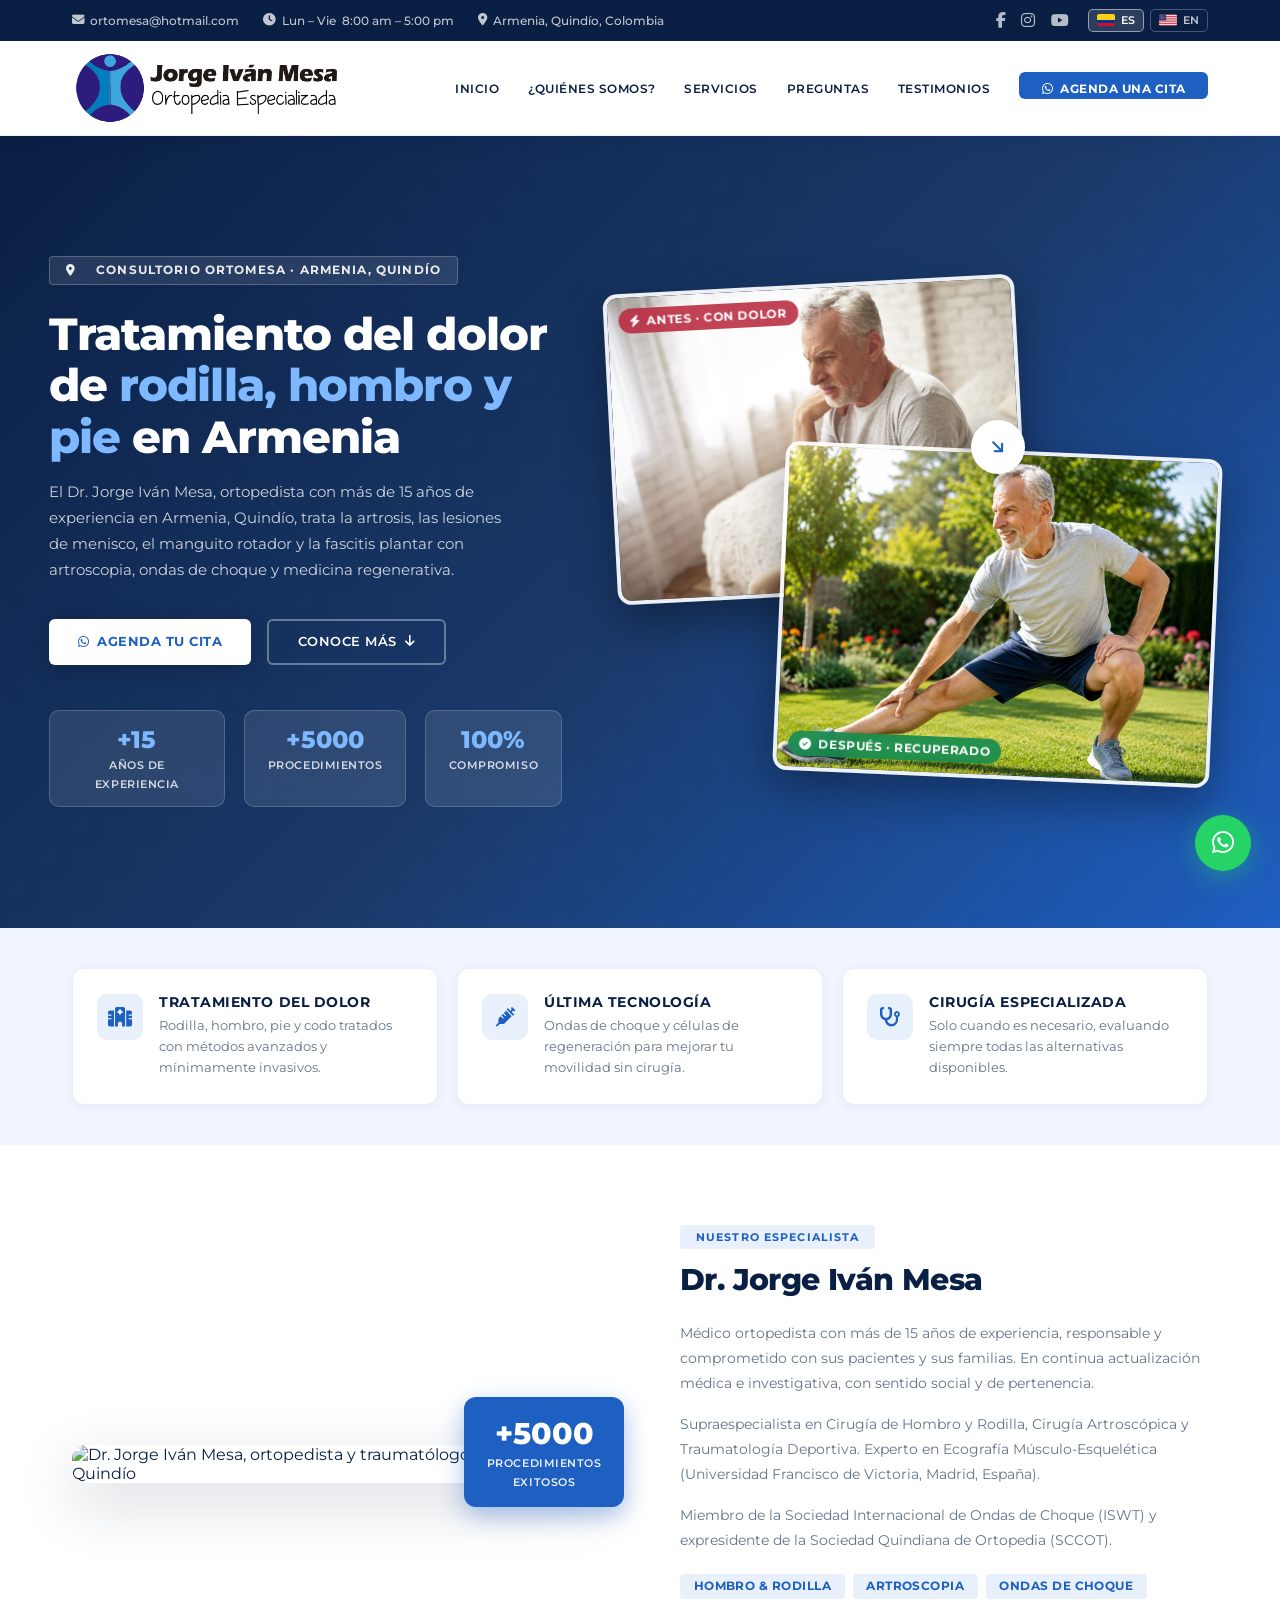
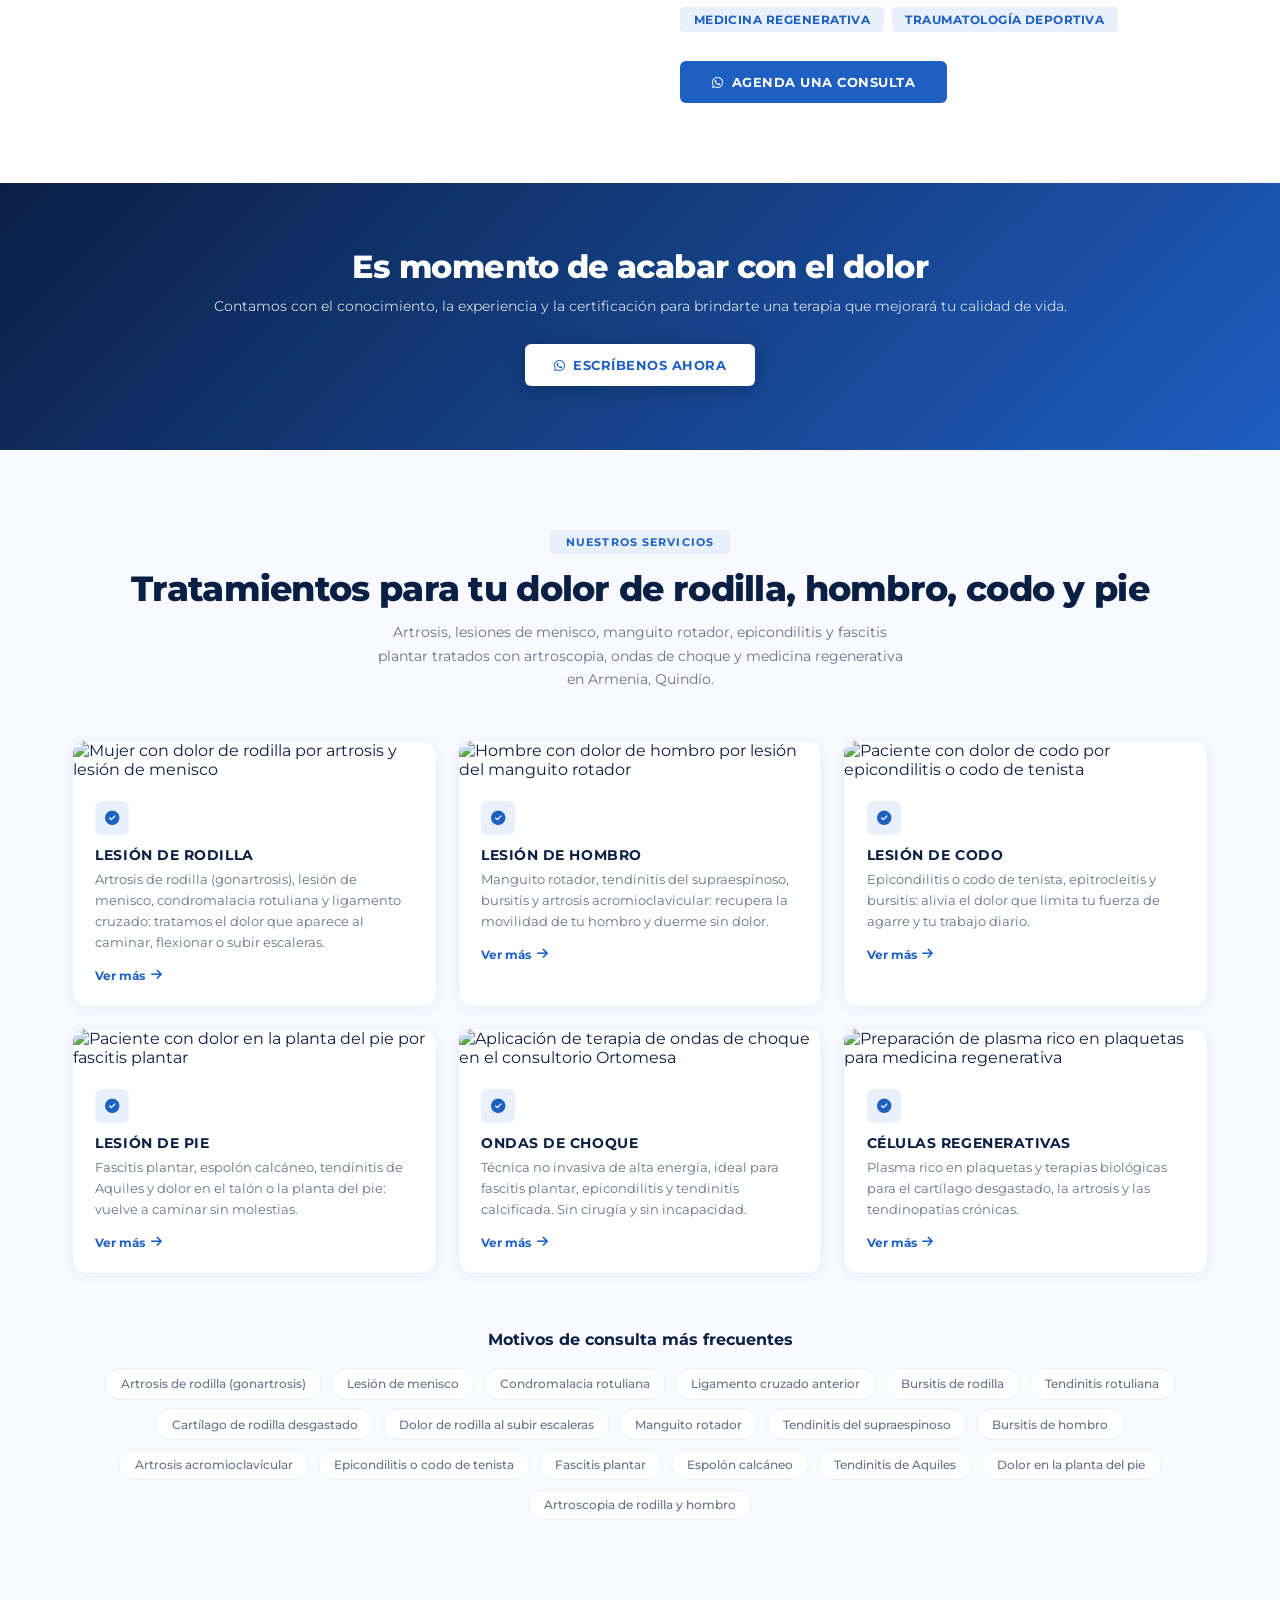
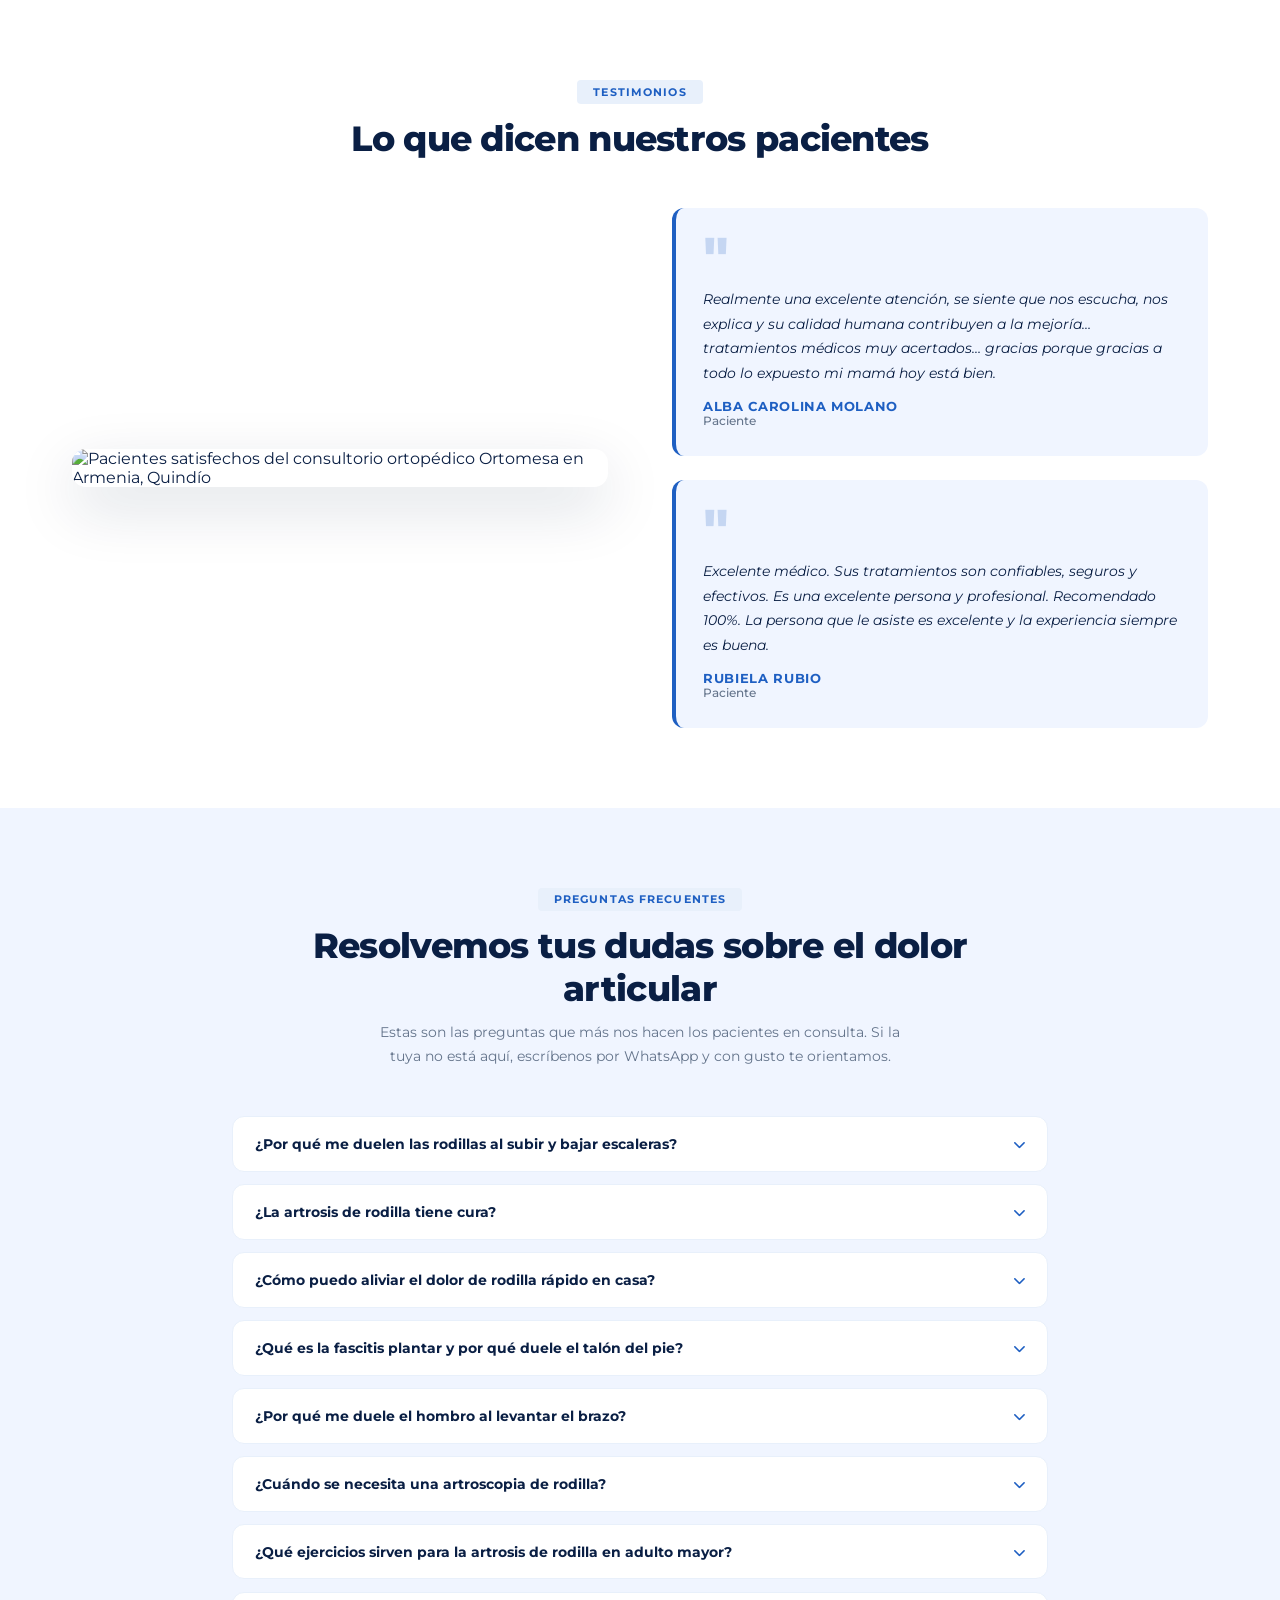
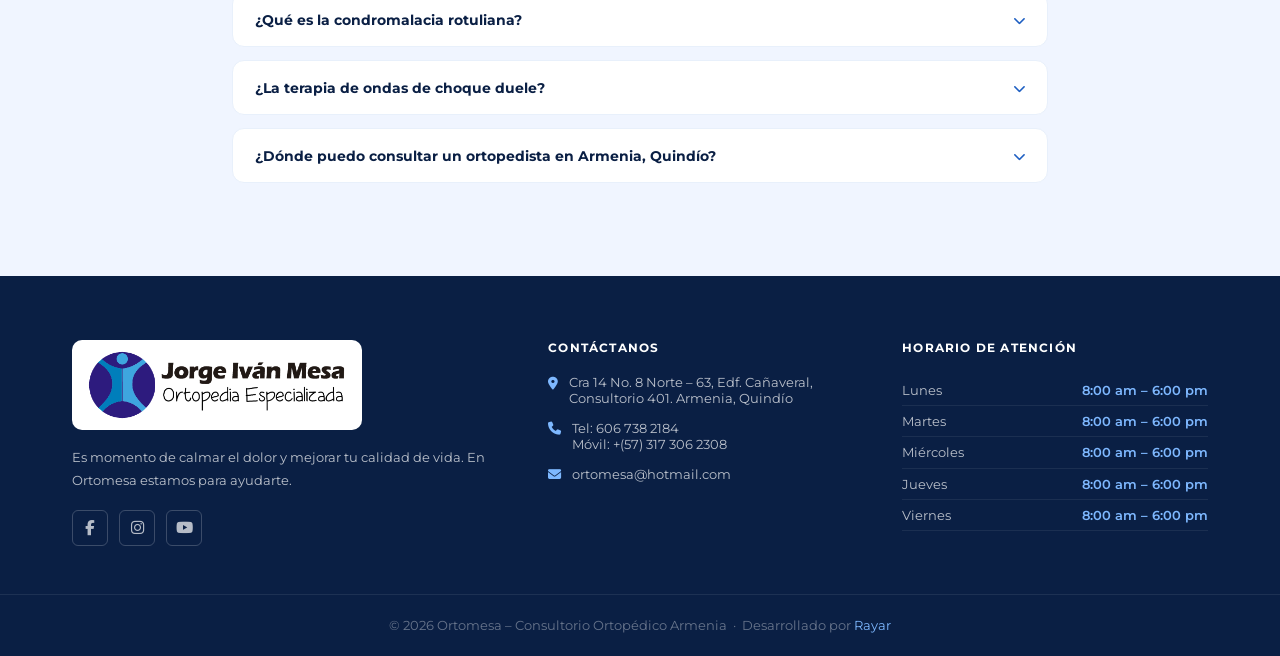
==== commit f4394583: "Corregir dominio del sitio a ortomesa.com Actualiza canonical, Open Graph, datos estructurados, robo" ====
--- a/index.html
+++ b/index.html
@@ -4,10 +4,20 @@
   <meta charset="UTF-8">
   <meta name="viewport" content="width=device-width, initial-scale=1.0">
 
+  <!-- Google tag (gtag.js) -->
+  <script async src="https://www.googletagmanager.com/gtag/js?id=AW-321467118"></script>
+  <script>
+    window.dataLayer = window.dataLayer || [];
+    function gtag(){dataLayer.push(arguments);}
+    gtag('js', new Date());
+
+    gtag('config', 'AW-321467118');
+  </script>
+
   <title>Ortopedista en Armenia | Dolor de Rodilla y Hombro | Ortomesa</title>
   <meta name="description" content="Ortopedista en Armenia, Quindío. El Dr. Jorge Iván Mesa trata el dolor de rodilla, hombro y pie con artroscopia, ondas de choque y medicina regenerativa.">
 
-  <link rel="canonical" href="https://www.jorgeivanmesa.com/">
+  <link rel="canonical" href="https://ortomesa.com/">
   <meta name="robots" content="index, follow, max-image-preview:large, max-snippet:-1">
   <meta name="author" content="Dr. Jorge Iván Mesa – Ortomesa">
   <meta name="theme-color" content="#0a1f44">
@@ -24,13 +34,13 @@
   <meta property="og:site_name" content="Ortomesa – Dr. Jorge Iván Mesa">
   <meta property="og:title" content="Ortopedista en Armenia | Dolor de Rodilla, Hombro y Pie">
   <meta property="og:description" content="Tratamiento del dolor articular en Armenia, Quindío. Artroscopia, ondas de choque y medicina regenerativa con el Dr. Jorge Iván Mesa.">
-  <meta property="og:url" content="https://www.jorgeivanmesa.com/">
-  <meta property="og:image" content="https://www.jorgeivanmesa.com/img/hero_recuperado.jpg">
+  <meta property="og:url" content="https://ortomesa.com/">
+  <meta property="og:image" content="https://ortomesa.com/img/hero_recuperado.jpg">
   <meta property="og:image:alt" content="Paciente recuperado del dolor de rodilla tras su tratamiento en Ortomesa">
   <meta name="twitter:card" content="summary_large_image">
   <meta name="twitter:title" content="Ortopedista en Armenia | Dolor de Rodilla, Hombro y Pie">
   <meta name="twitter:description" content="Tratamiento del dolor articular en Armenia, Quindío. Artroscopia, ondas de choque y medicina regenerativa.">
-  <meta name="twitter:image" content="https://www.jorgeivanmesa.com/img/hero_recuperado.jpg">
+  <meta name="twitter:image" content="https://ortomesa.com/img/hero_recuperado.jpg">
 
   <link rel="icon" href="img/logo-ortomesa-ortopedia-armenia.png" type="image/png">
 
@@ -557,13 +567,13 @@
   "@graph": [
     {
       "@type": ["Physician", "MedicalBusiness"],
-      "@id": "https://www.jorgeivanmesa.com/#consultorio",
+      "@id": "https://ortomesa.com/#consultorio",
       "name": "Ortomesa – Dr. Jorge Iván Mesa, Ortopedia Especializada",
       "alternateName": "Ortomesa Ortopedia Armenia",
       "description": "Consultorio de ortopedia y traumatología en Armenia, Quindío. Tratamiento del dolor de rodilla, hombro, codo y pie con artroscopia, ondas de choque y medicina regenerativa.",
-      "url": "https://www.jorgeivanmesa.com/",
-      "logo": "https://www.jorgeivanmesa.com/img/logo-ortomesa-ortopedia-armenia.png",
-      "image": "https://www.jorgeivanmesa.com/img/logo-ortomesa-ortopedia-armenia.png",
+      "url": "https://ortomesa.com/",
+      "logo": "https://ortomesa.com/img/logo-ortomesa-ortopedia-armenia.png",
+      "image": "https://ortomesa.com/img/logo-ortomesa-ortopedia-armenia.png",
       "telephone": "+576067382184",
       "email": "ortomesa@hotmail.com",
       "priceRange": "$$",
@@ -630,15 +640,15 @@
     },
     {
       "@type": "WebSite",
-      "@id": "https://www.jorgeivanmesa.com/#website",
-      "url": "https://www.jorgeivanmesa.com/",
+      "@id": "https://ortomesa.com/#website",
+      "url": "https://ortomesa.com/",
       "name": "Ortomesa – Dr. Jorge Iván Mesa",
       "inLanguage": "es-CO",
-      "publisher": { "@id": "https://www.jorgeivanmesa.com/#consultorio" }
+      "publisher": { "@id": "https://ortomesa.com/#consultorio" }
     },
     {
       "@type": "FAQPage",
-      "@id": "https://www.jorgeivanmesa.com/#faq",
+      "@id": "https://ortomesa.com/#faq",
       "mainEntity": [
         {
           "@type": "Question",
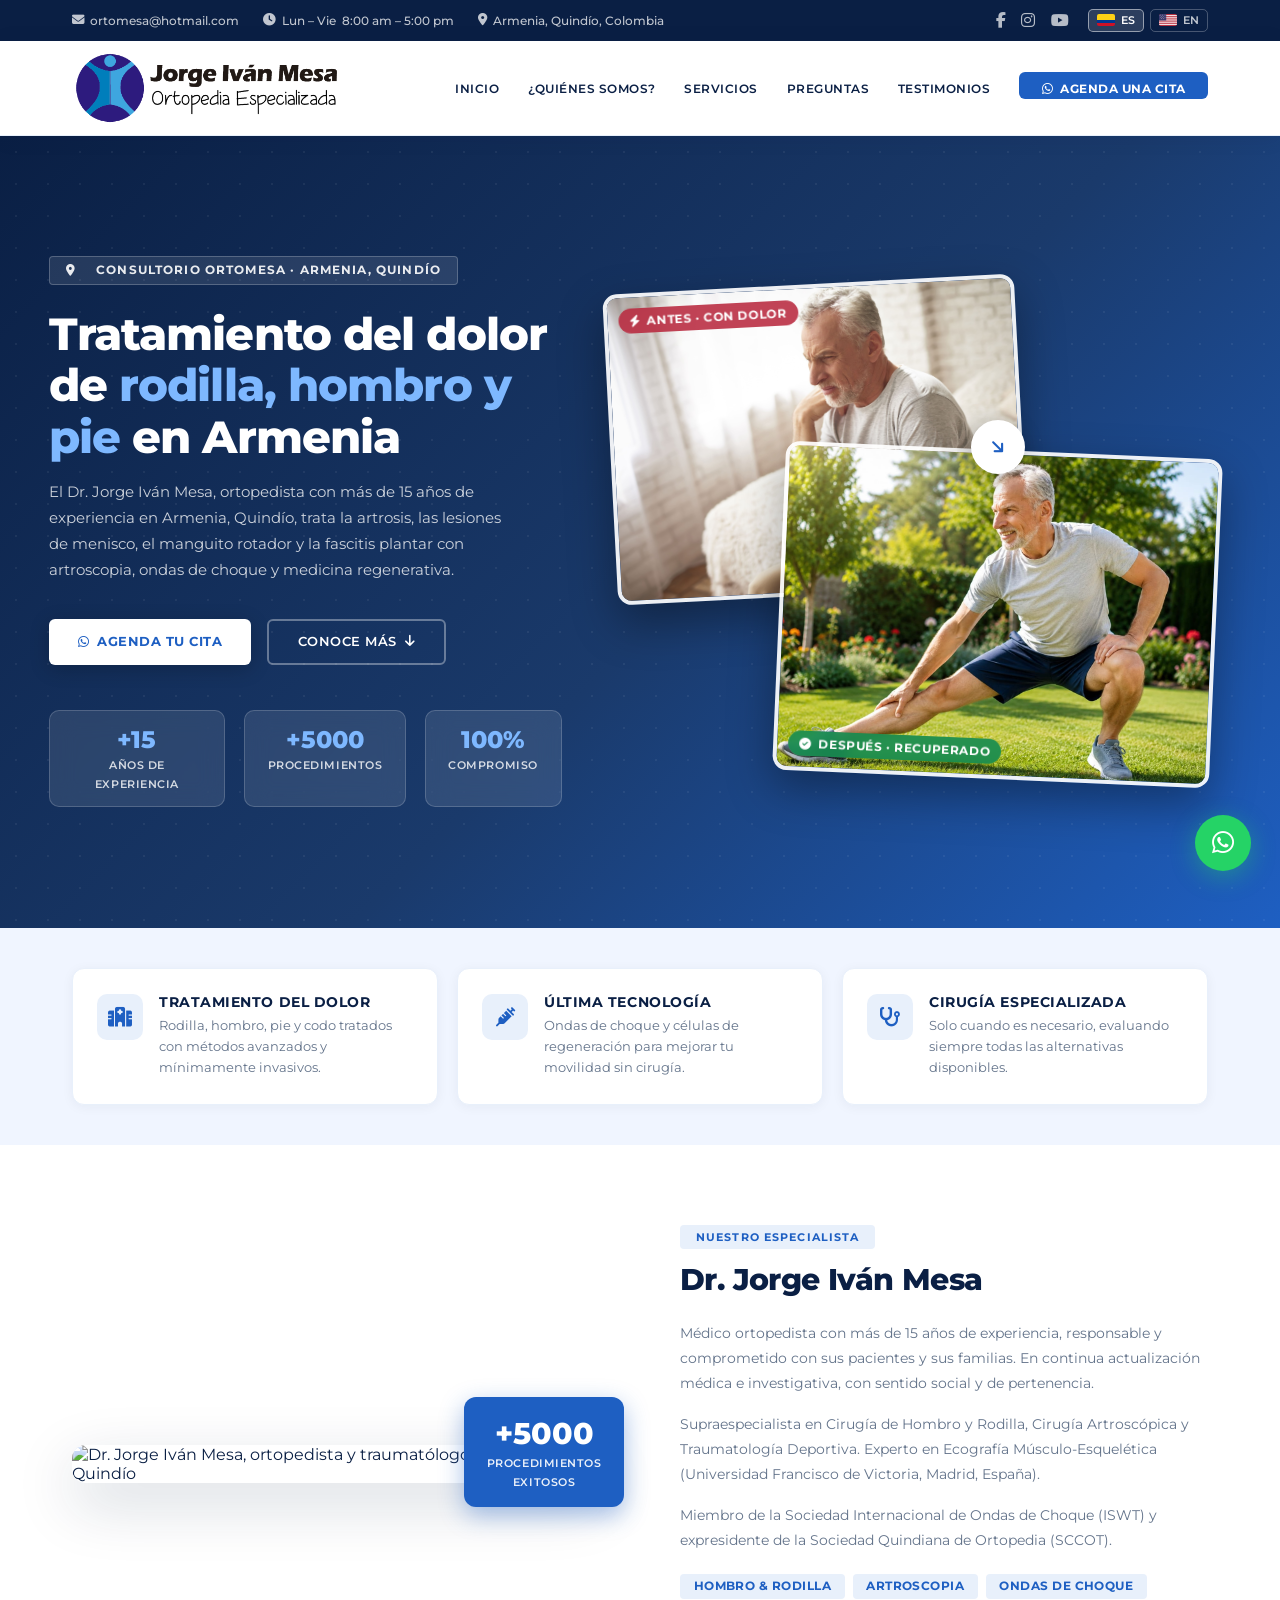
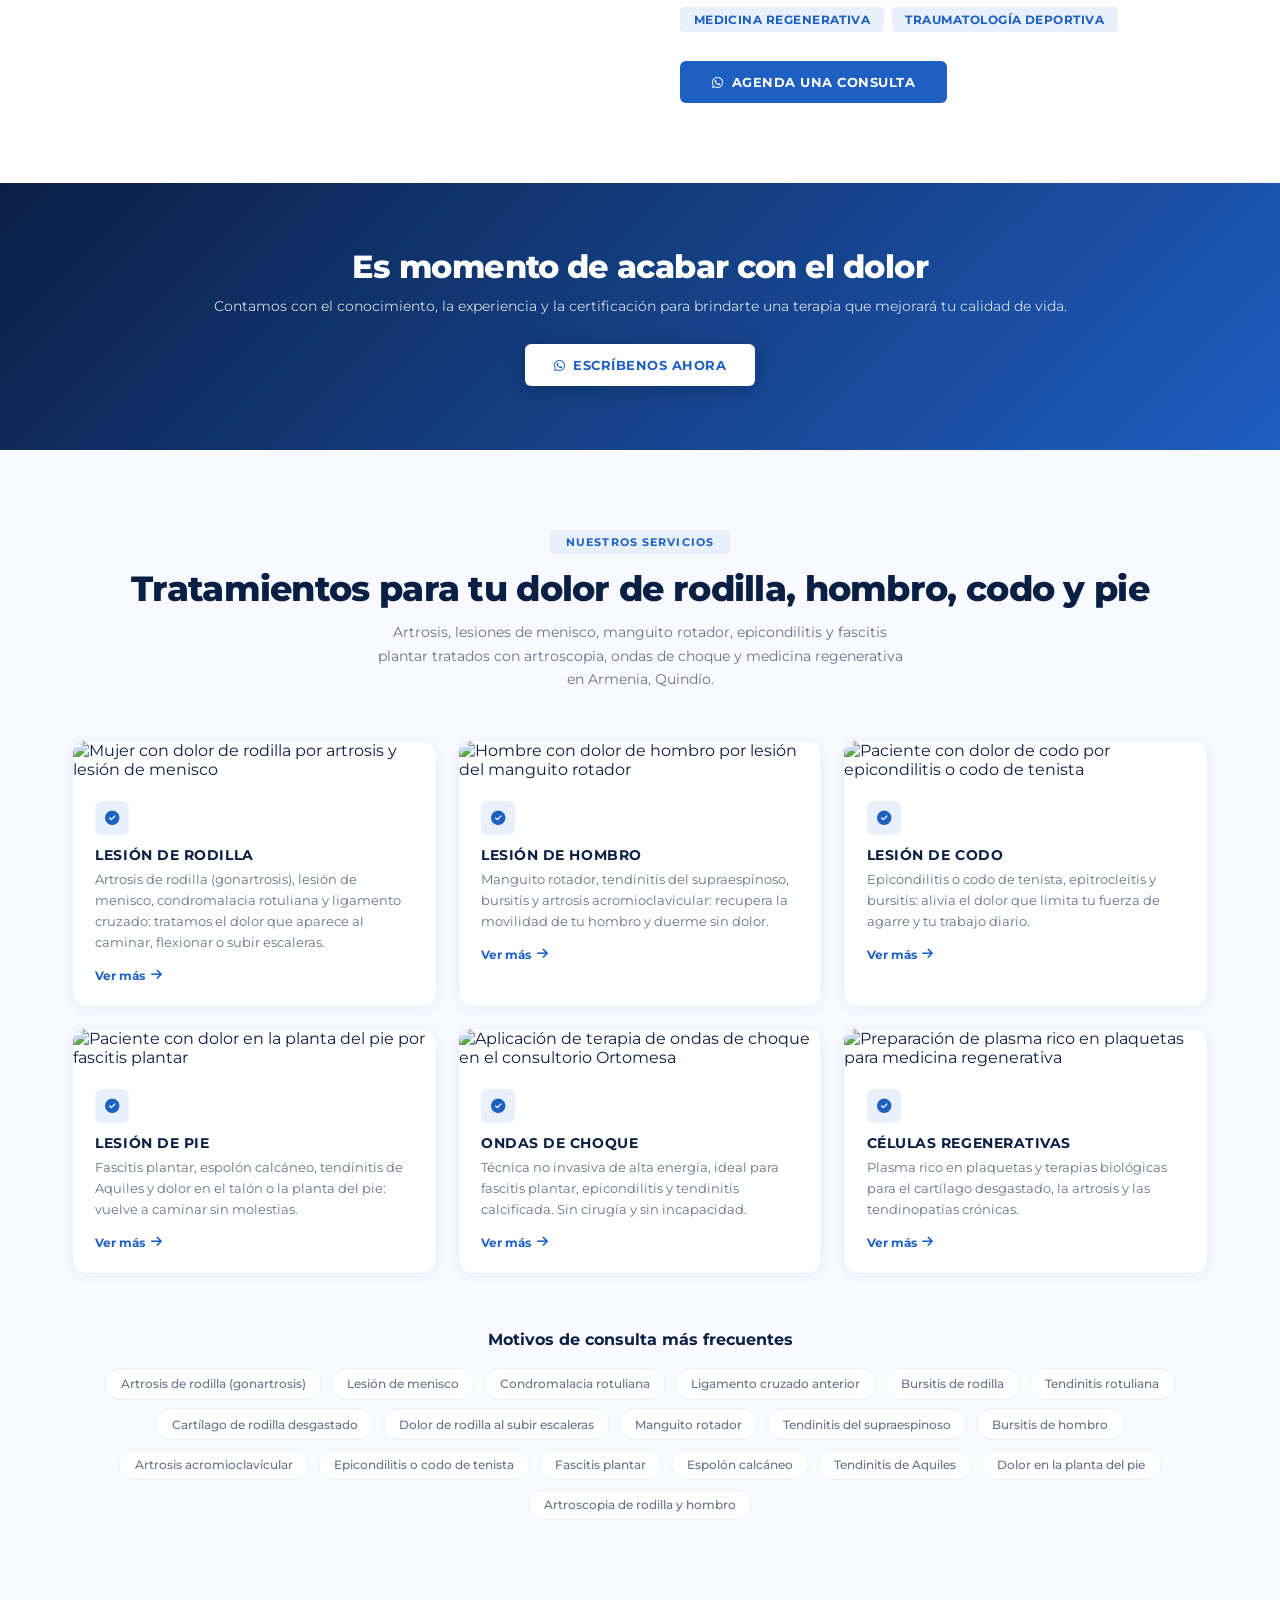
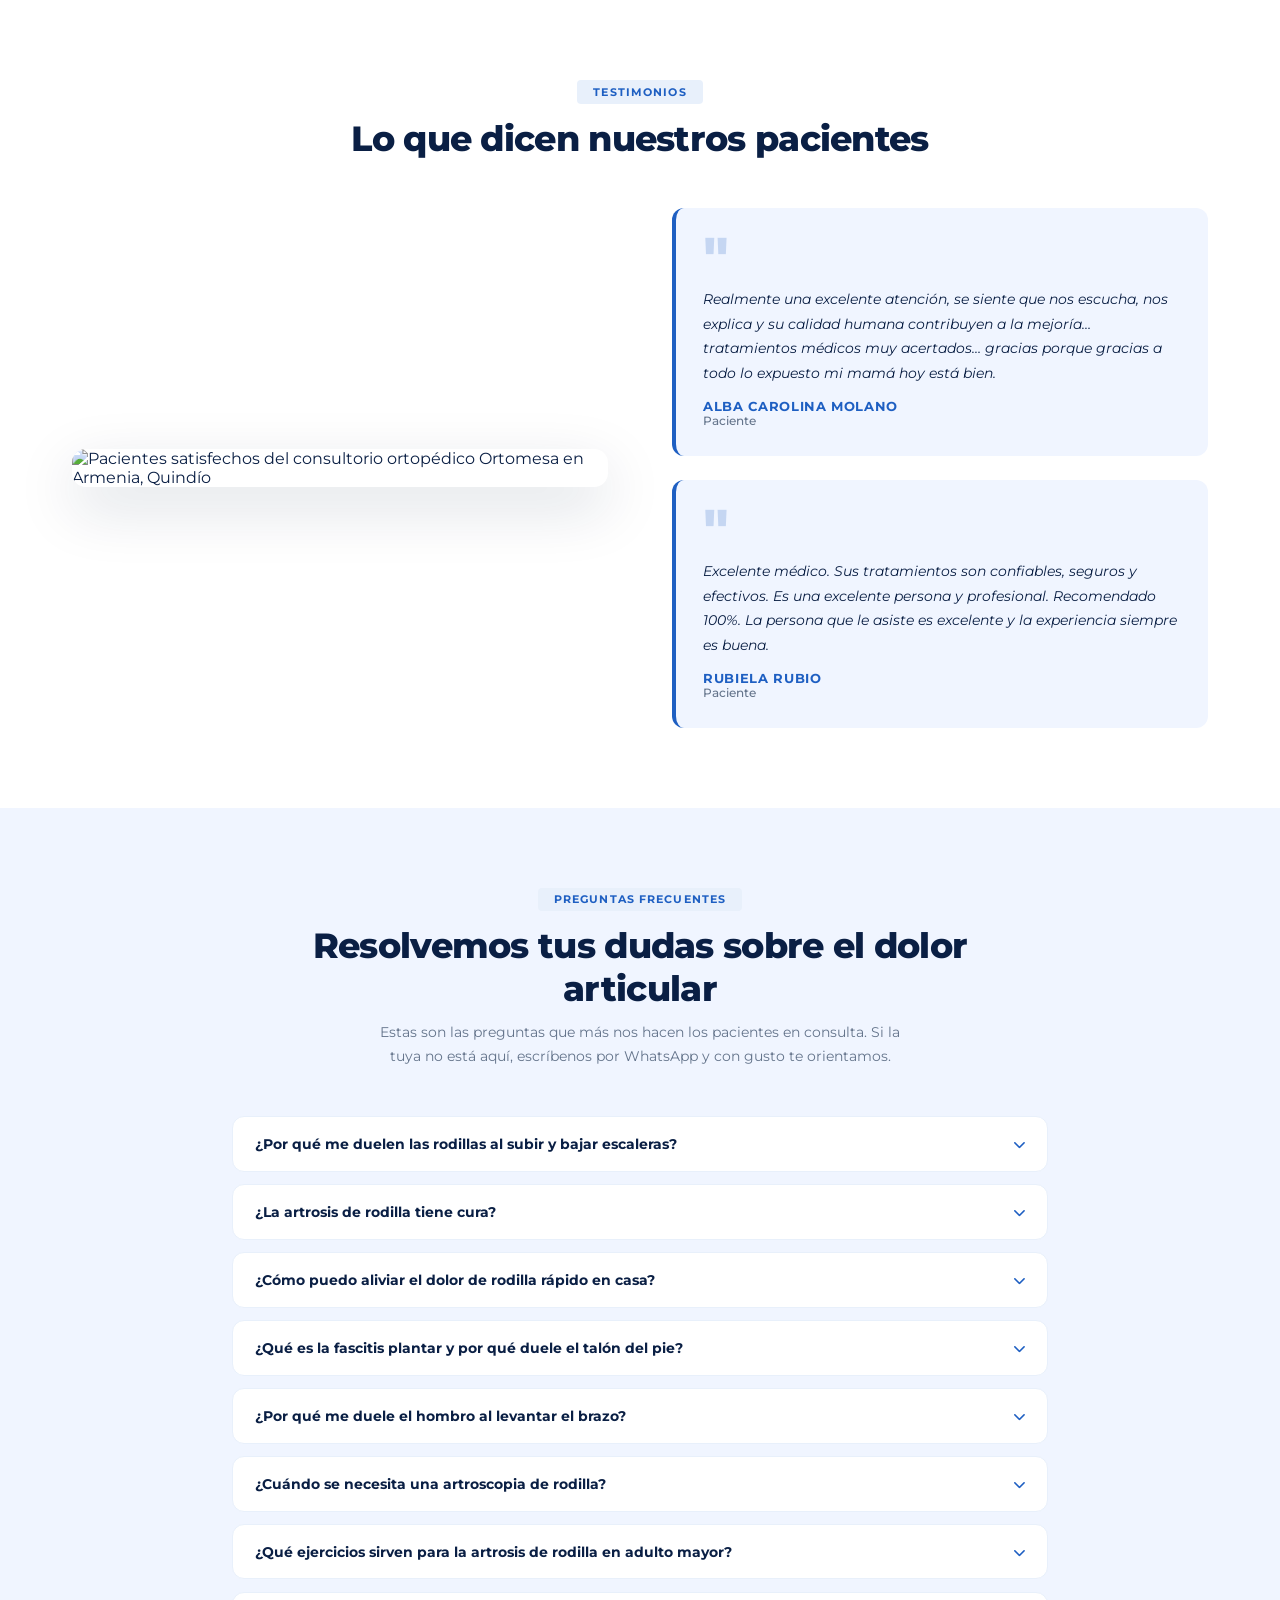
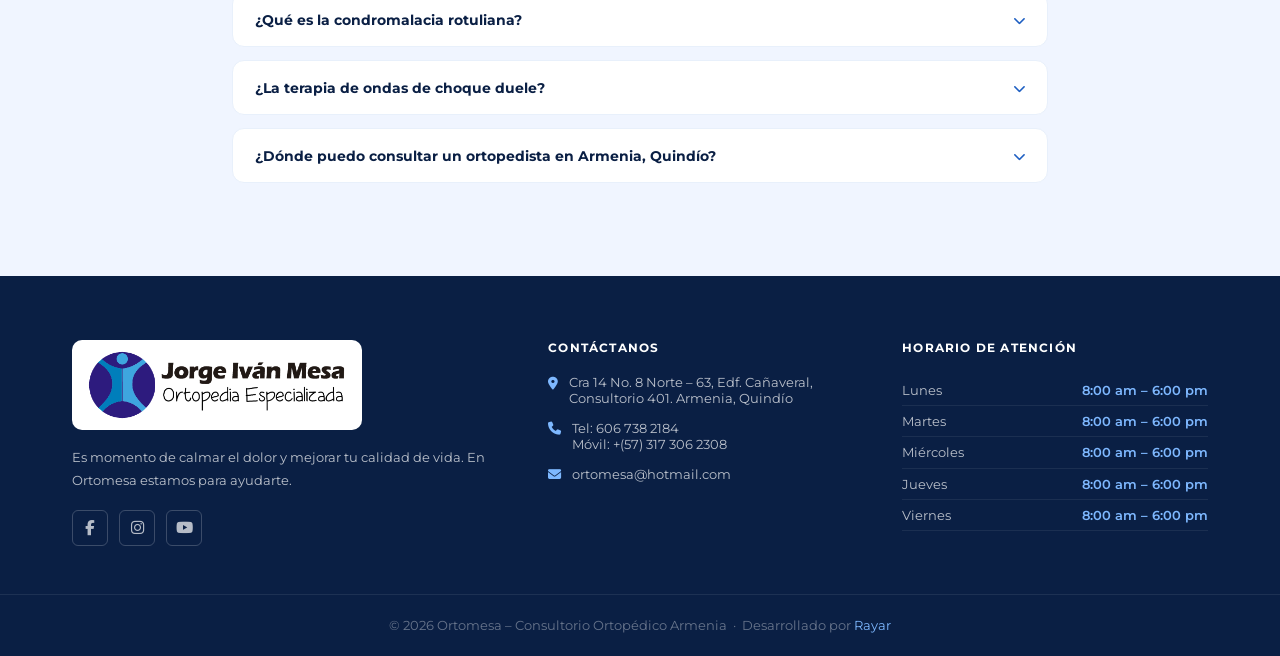
==== commit ea75cecf: "Usar www.ortomesa.com en canonical y sitemap El dominio sin www responde con un 307 hacia www, así q" ====
--- a/index.html
+++ b/index.html
@@ -17,7 +17,7 @@
   <title>Ortopedista en Armenia | Dolor de Rodilla y Hombro | Ortomesa</title>
   <meta name="description" content="Ortopedista en Armenia, Quindío. El Dr. Jorge Iván Mesa trata el dolor de rodilla, hombro y pie con artroscopia, ondas de choque y medicina regenerativa.">
 
-  <link rel="canonical" href="https://ortomesa.com/">
+  <link rel="canonical" href="https://www.ortomesa.com/">
   <meta name="robots" content="index, follow, max-image-preview:large, max-snippet:-1">
   <meta name="author" content="Dr. Jorge Iván Mesa – Ortomesa">
   <meta name="theme-color" content="#0a1f44">
@@ -34,13 +34,13 @@
   <meta property="og:site_name" content="Ortomesa – Dr. Jorge Iván Mesa">
   <meta property="og:title" content="Ortopedista en Armenia | Dolor de Rodilla, Hombro y Pie">
   <meta property="og:description" content="Tratamiento del dolor articular en Armenia, Quindío. Artroscopia, ondas de choque y medicina regenerativa con el Dr. Jorge Iván Mesa.">
-  <meta property="og:url" content="https://ortomesa.com/">
-  <meta property="og:image" content="https://ortomesa.com/img/hero_recuperado.jpg">
+  <meta property="og:url" content="https://www.ortomesa.com/">
+  <meta property="og:image" content="https://www.ortomesa.com/img/hero_recuperado.jpg">
   <meta property="og:image:alt" content="Paciente recuperado del dolor de rodilla tras su tratamiento en Ortomesa">
   <meta name="twitter:card" content="summary_large_image">
   <meta name="twitter:title" content="Ortopedista en Armenia | Dolor de Rodilla, Hombro y Pie">
   <meta name="twitter:description" content="Tratamiento del dolor articular en Armenia, Quindío. Artroscopia, ondas de choque y medicina regenerativa.">
-  <meta name="twitter:image" content="https://ortomesa.com/img/hero_recuperado.jpg">
+  <meta name="twitter:image" content="https://www.ortomesa.com/img/hero_recuperado.jpg">
 
   <link rel="icon" href="img/logo-ortomesa-ortopedia-armenia.png" type="image/png">
 
@@ -567,13 +567,13 @@
   "@graph": [
     {
       "@type": ["Physician", "MedicalBusiness"],
-      "@id": "https://ortomesa.com/#consultorio",
+      "@id": "https://www.ortomesa.com/#consultorio",
       "name": "Ortomesa – Dr. Jorge Iván Mesa, Ortopedia Especializada",
       "alternateName": "Ortomesa Ortopedia Armenia",
       "description": "Consultorio de ortopedia y traumatología en Armenia, Quindío. Tratamiento del dolor de rodilla, hombro, codo y pie con artroscopia, ondas de choque y medicina regenerativa.",
-      "url": "https://ortomesa.com/",
-      "logo": "https://ortomesa.com/img/logo-ortomesa-ortopedia-armenia.png",
-      "image": "https://ortomesa.com/img/logo-ortomesa-ortopedia-armenia.png",
+      "url": "https://www.ortomesa.com/",
+      "logo": "https://www.ortomesa.com/img/logo-ortomesa-ortopedia-armenia.png",
+      "image": "https://www.ortomesa.com/img/logo-ortomesa-ortopedia-armenia.png",
       "telephone": "+576067382184",
       "email": "ortomesa@hotmail.com",
       "priceRange": "$$",
@@ -640,15 +640,15 @@
     },
     {
       "@type": "WebSite",
-      "@id": "https://ortomesa.com/#website",
-      "url": "https://ortomesa.com/",
+      "@id": "https://www.ortomesa.com/#website",
+      "url": "https://www.ortomesa.com/",
       "name": "Ortomesa – Dr. Jorge Iván Mesa",
       "inLanguage": "es-CO",
-      "publisher": { "@id": "https://ortomesa.com/#consultorio" }
+      "publisher": { "@id": "https://www.ortomesa.com/#consultorio" }
     },
     {
       "@type": "FAQPage",
-      "@id": "https://ortomesa.com/#faq",
+      "@id": "https://www.ortomesa.com/#faq",
       "mainEntity": [
         {
           "@type": "Question",
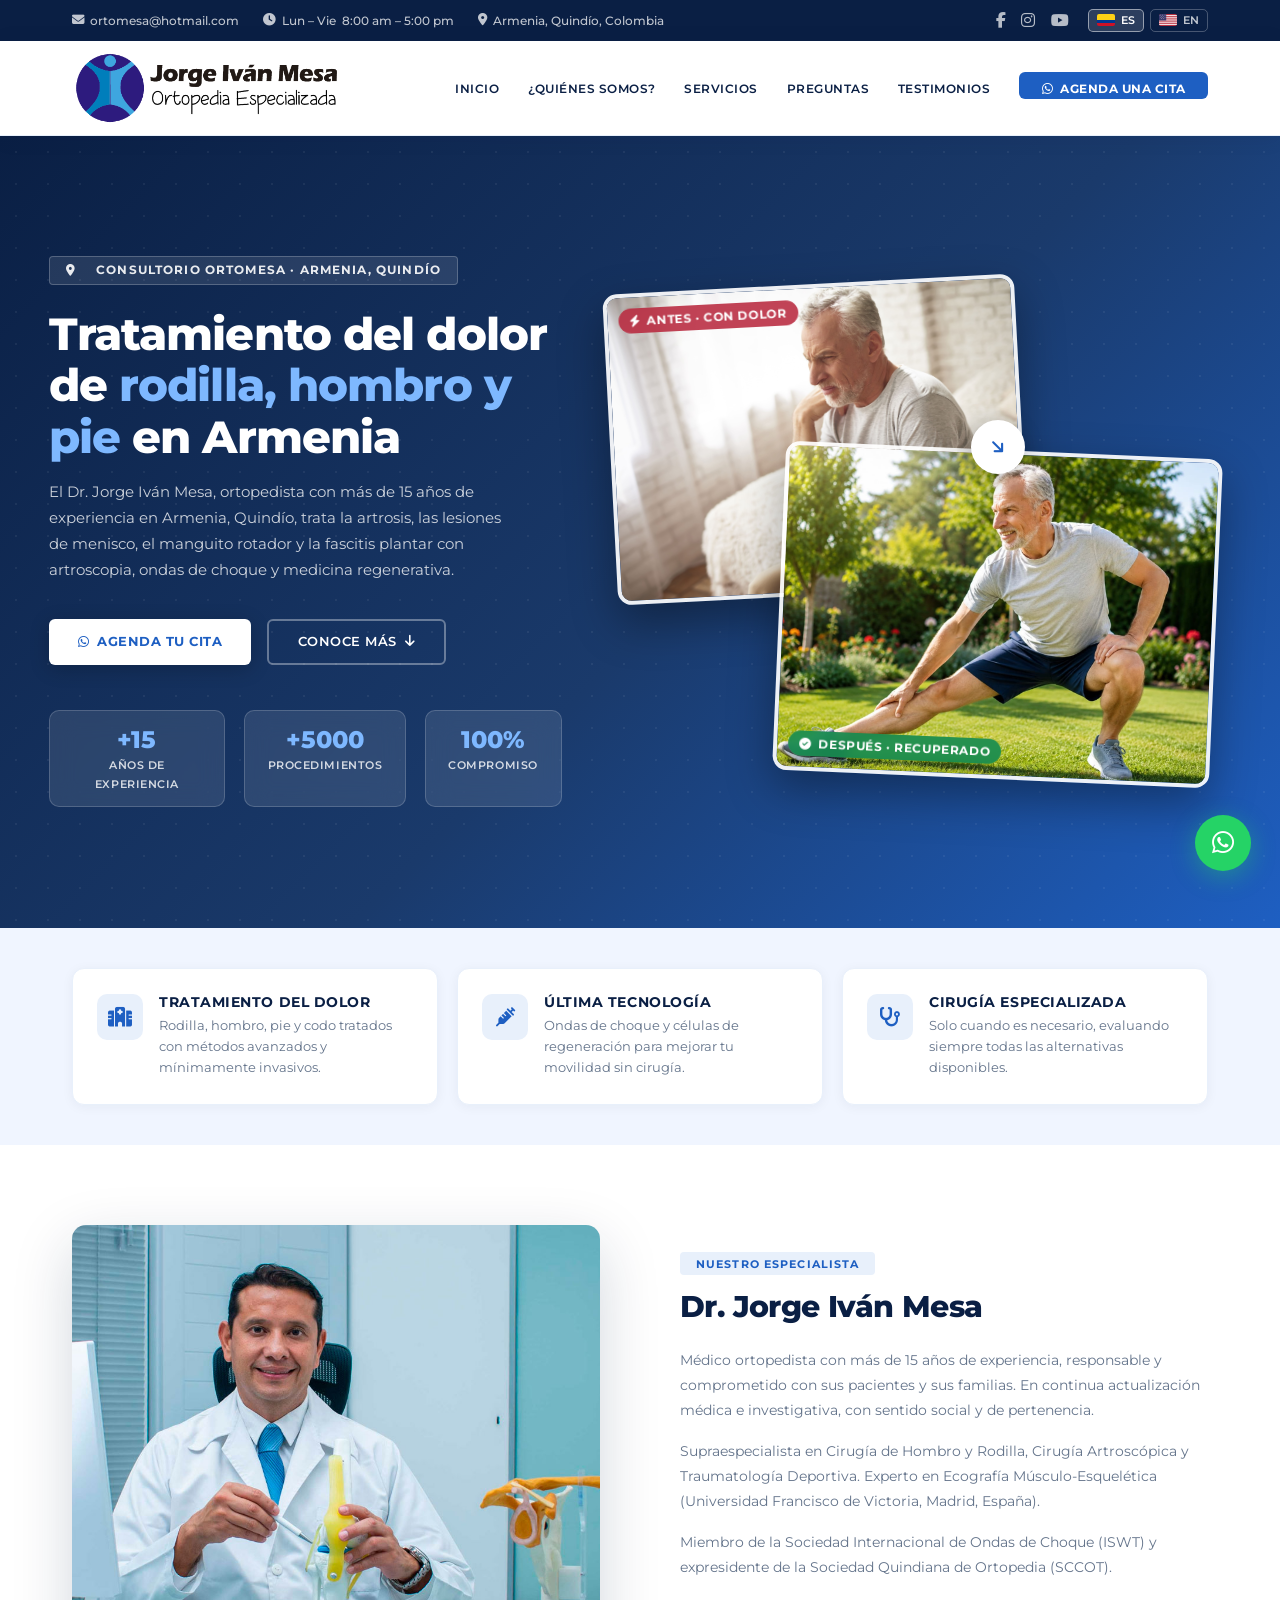
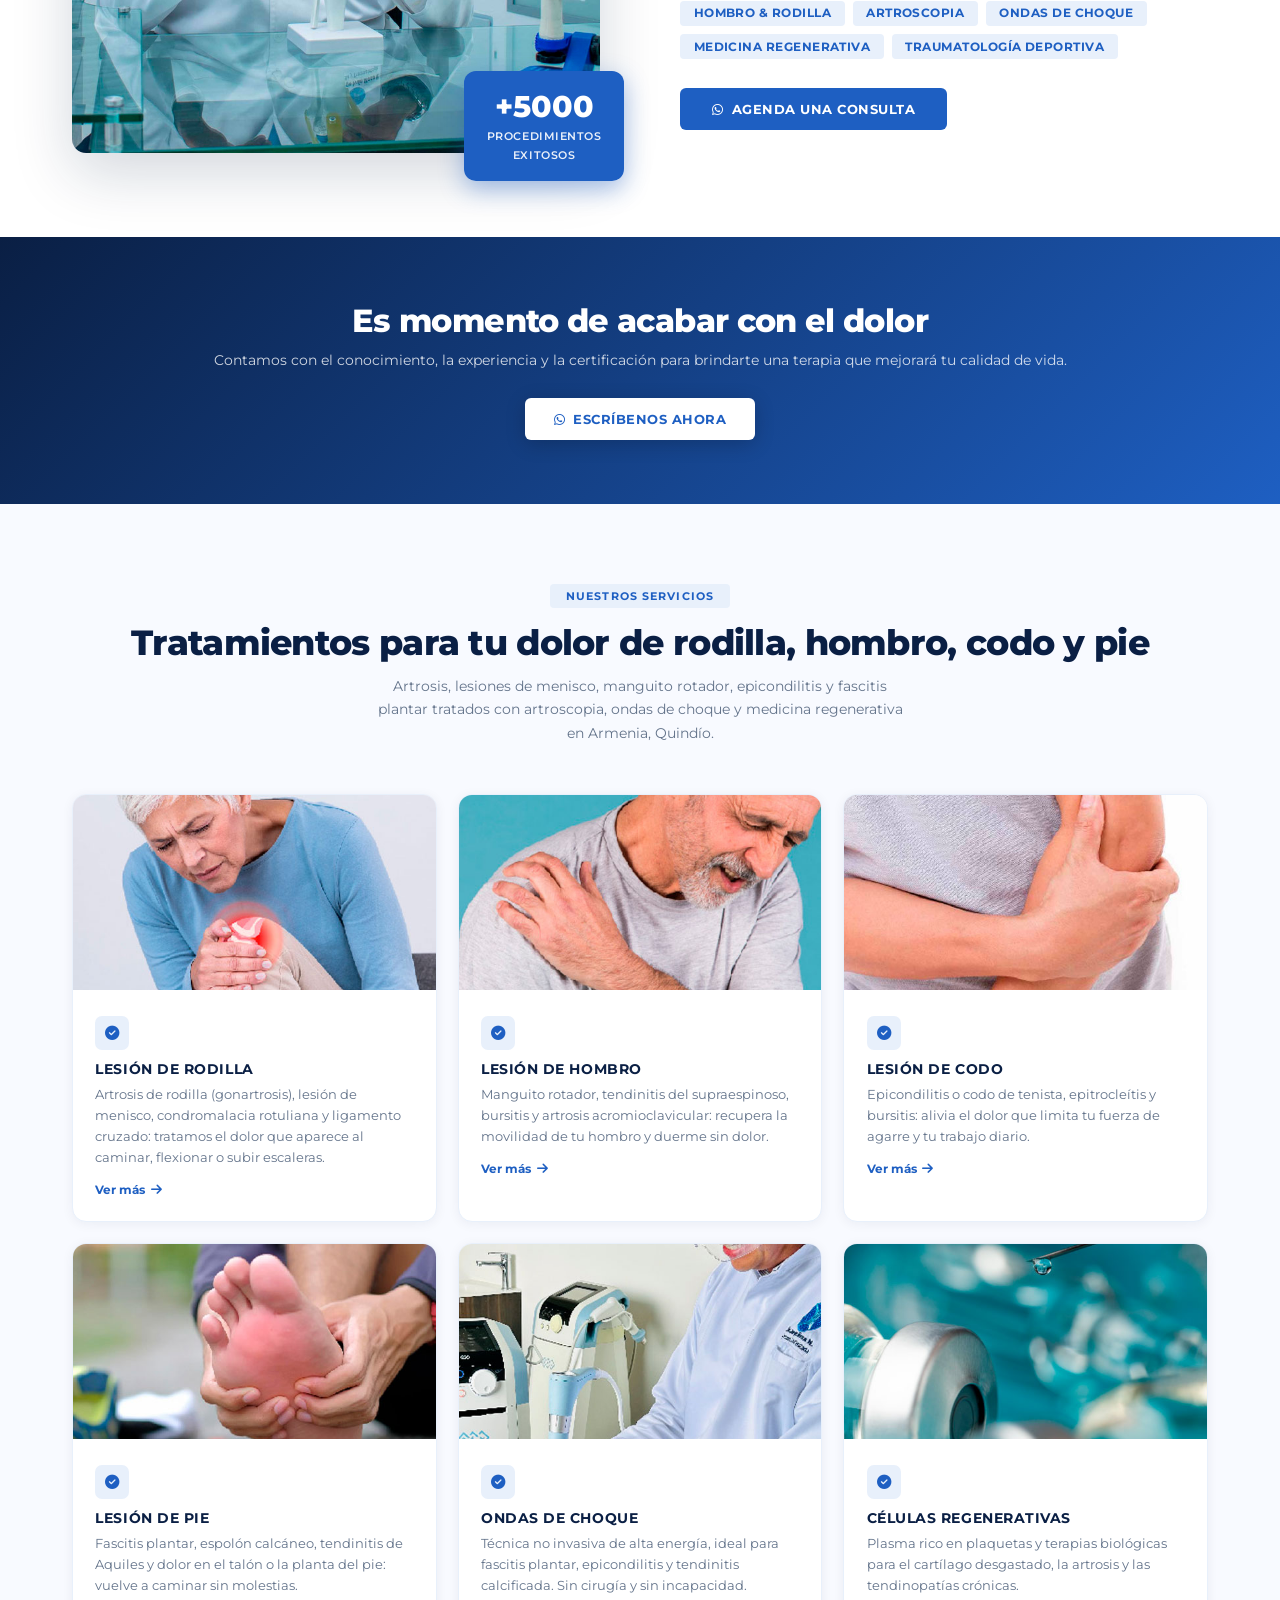
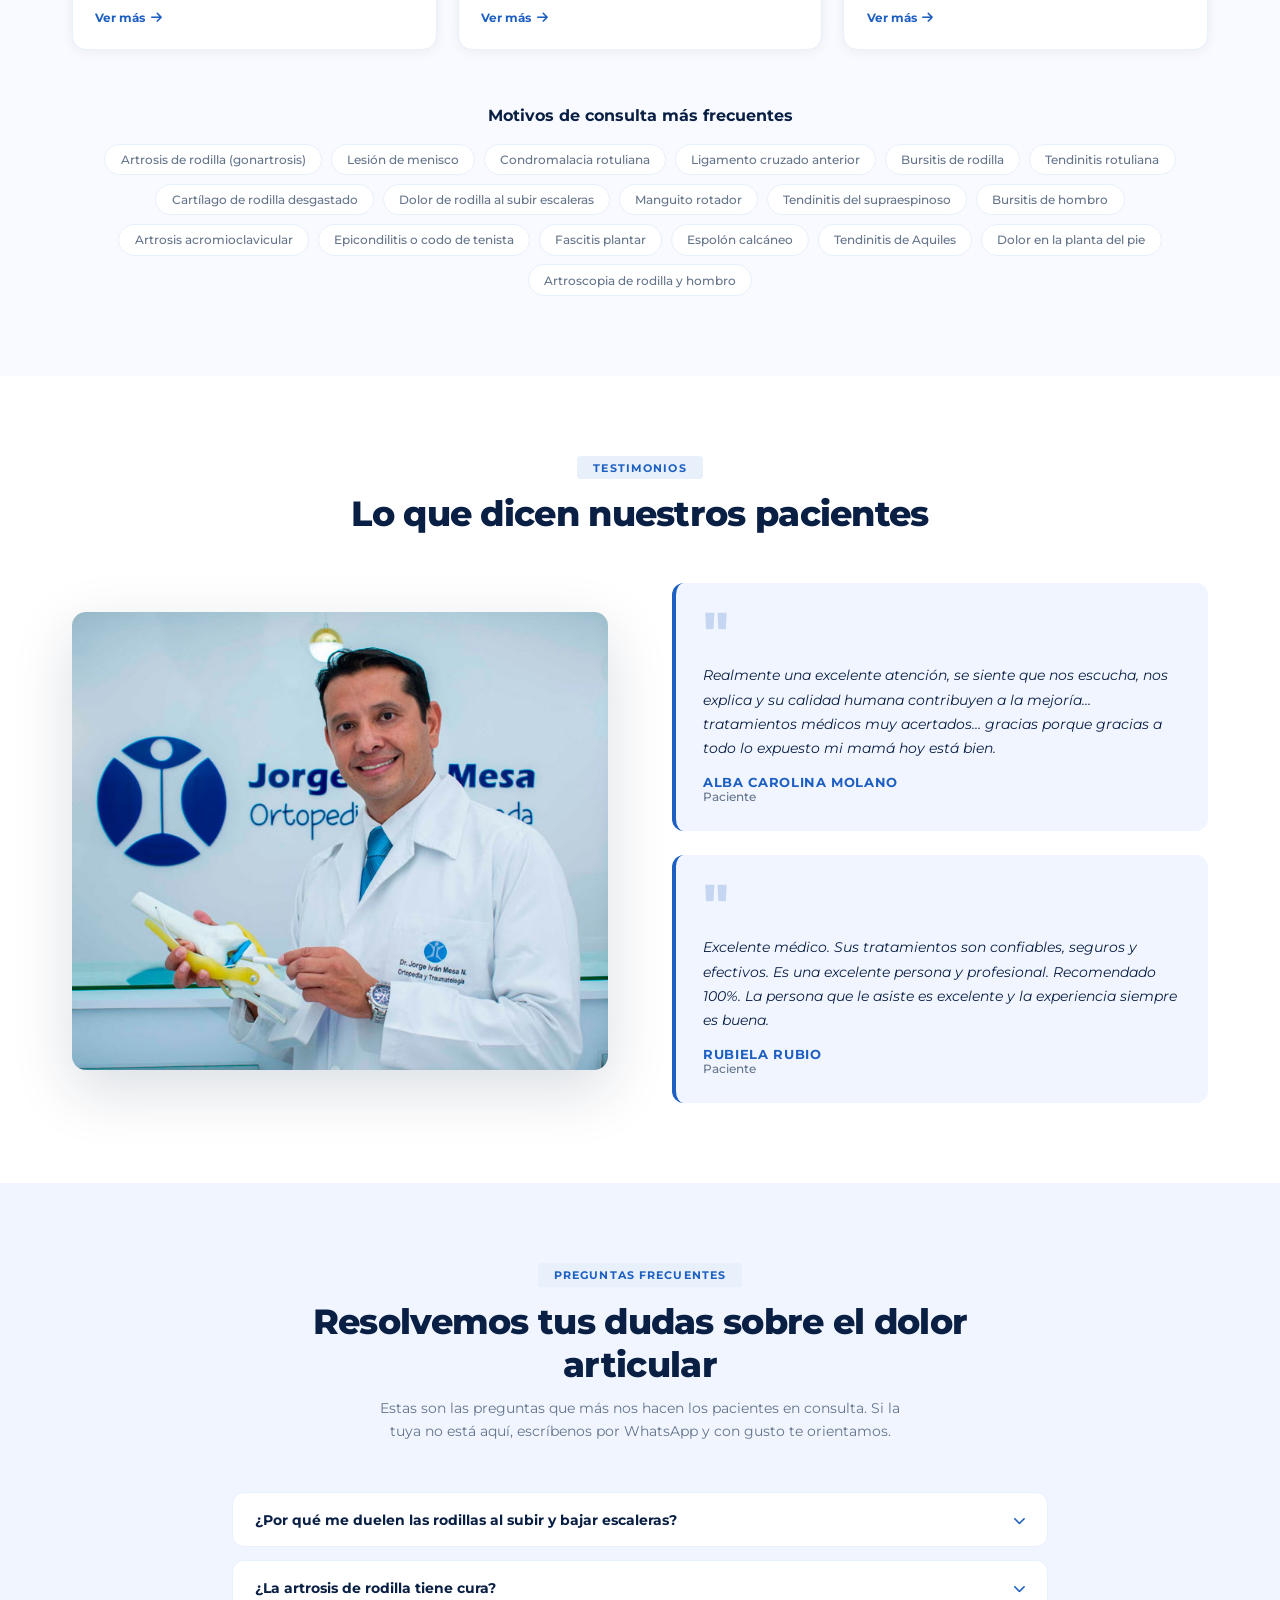
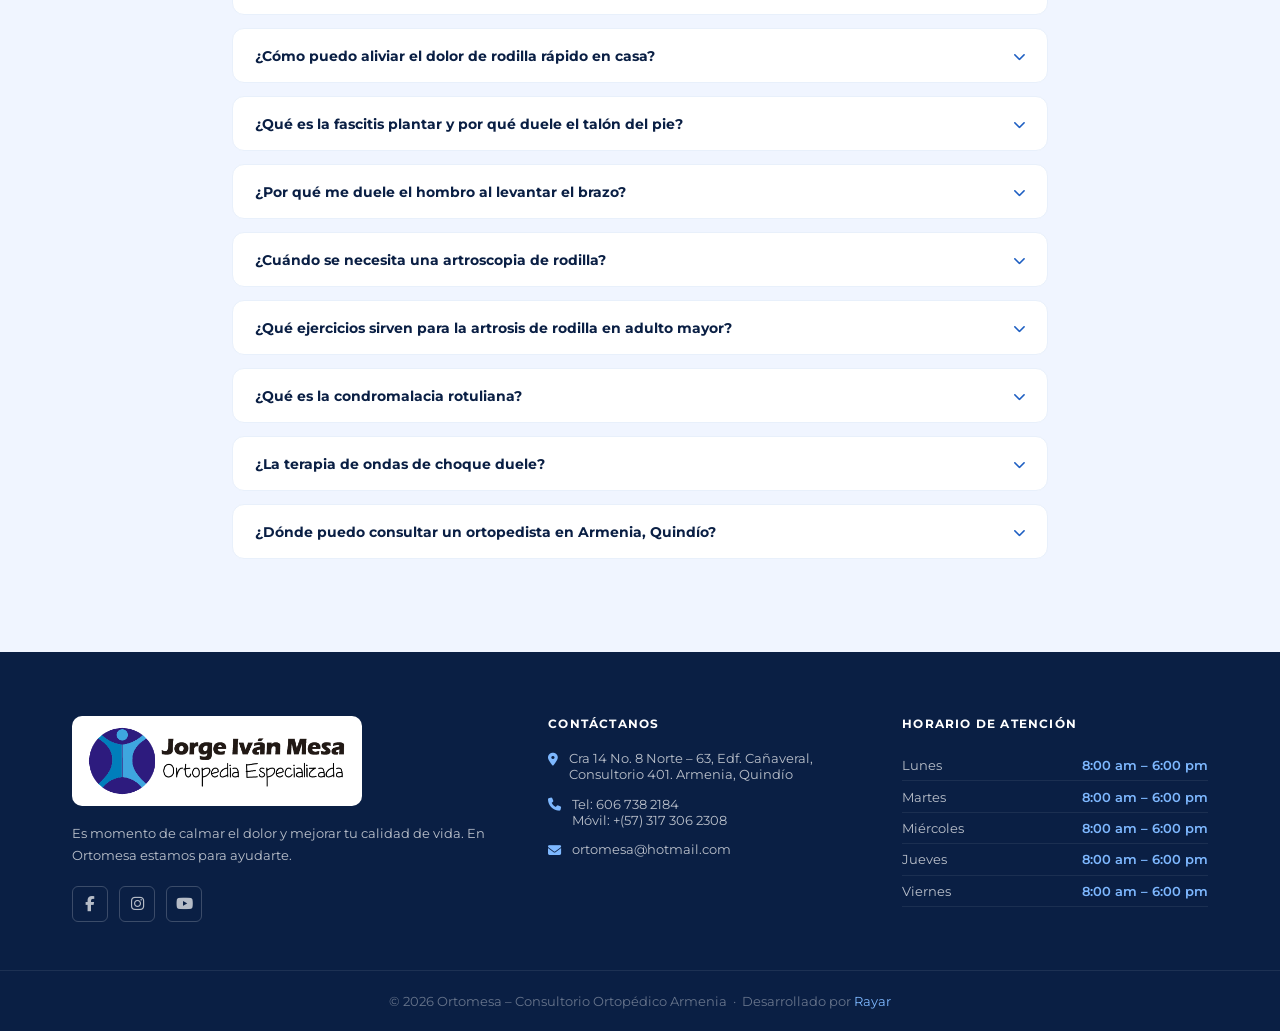
==== commit fce204d8: "Alojar las imágenes localmente en vez de enlazarlas a jorgeivanmesa.com Elimina la última dependenci" ====
--- a/index.html
+++ b/index.html
@@ -213,7 +213,7 @@
     <div class="about-grid">
 
       <div class="about-img-wrap">
-        <img src="https://www.jorgeivanmesa.com/assets/img/about-img/about-img2.jpg" loading="lazy"
+        <img src="img/doctor-jorge-ivan-mesa.jpg" loading="lazy"
              alt="Dr. Jorge Iván Mesa, ortopedista y traumatólogo en Armenia, Quindío">
         <div class="about-badge">
           <strong>+5000</strong>
@@ -279,7 +279,7 @@
     <div class="services-grid">
 
       <div class="svc-card" data-service="1">
-        <img src="https://www.jorgeivanmesa.com/assets/img/services/service-img1.jpg" loading="lazy"
+        <img src="img/servicio-lesion-rodilla.jpg" loading="lazy"
              alt="Mujer con dolor de rodilla por artrosis y lesión de menisco">
         <div class="svc-body">
           <div class="svc-icon"><i class="fa fa-check-circle"></i></div>
@@ -290,7 +290,7 @@
       </div>
 
       <div class="svc-card" data-service="2">
-        <img src="https://www.jorgeivanmesa.com/assets/img/services/service-img2.jpg" loading="lazy"
+        <img src="img/servicio-lesion-hombro.jpg" loading="lazy"
              alt="Hombre con dolor de hombro por lesión del manguito rotador">
         <div class="svc-body">
           <div class="svc-icon"><i class="fa fa-check-circle"></i></div>
@@ -301,7 +301,7 @@
       </div>
 
       <div class="svc-card" data-service="3">
-        <img src="https://www.jorgeivanmesa.com/assets/img/services/service-img3.jpg" loading="lazy"
+        <img src="img/servicio-lesion-codo.jpg" loading="lazy"
              alt="Paciente con dolor de codo por epicondilitis o codo de tenista">
         <div class="svc-body">
           <div class="svc-icon"><i class="fa fa-check-circle"></i></div>
@@ -312,7 +312,7 @@
       </div>
 
       <div class="svc-card" data-service="4">
-        <img src="https://www.jorgeivanmesa.com/assets/img/services/service-img4.jpg" loading="lazy"
+        <img src="img/servicio-lesion-pie.jpg" loading="lazy"
              alt="Paciente con dolor en la planta del pie por fascitis plantar">
         <div class="svc-body">
           <div class="svc-icon"><i class="fa fa-check-circle"></i></div>
@@ -323,7 +323,7 @@
       </div>
 
       <div class="svc-card" data-service="5">
-        <img src="https://www.jorgeivanmesa.com/assets/img/services/service-img5.jpg" loading="lazy"
+        <img src="img/servicio-ondas-de-choque.jpg" loading="lazy"
              alt="Aplicación de terapia de ondas de choque en el consultorio Ortomesa">
         <div class="svc-body">
           <div class="svc-icon"><i class="fa fa-check-circle"></i></div>
@@ -334,7 +334,7 @@
       </div>
 
       <div class="svc-card" data-service="6">
-        <img src="https://www.jorgeivanmesa.com/assets/img/services/service-img6.jpg" loading="lazy"
+        <img src="img/servicio-celulas-regenerativas.jpg" loading="lazy"
              alt="Preparación de plasma rico en plaquetas para medicina regenerativa">
         <div class="svc-body">
           <div class="svc-icon"><i class="fa fa-check-circle"></i></div>
@@ -382,7 +382,7 @@
   </div>
   <div class="testi-grid">
     <div class="testi-img">
-      <img src="https://www.jorgeivanmesa.com/assets/img/testimonials/testimonials-img.jpg" loading="lazy"
+      <img src="img/pacientes-testimonios.jpg" loading="lazy"
            alt="Pacientes satisfechos del consultorio ortopédico Ortomesa en Armenia, Quindío">
     </div>
     <div class="testi-cards">
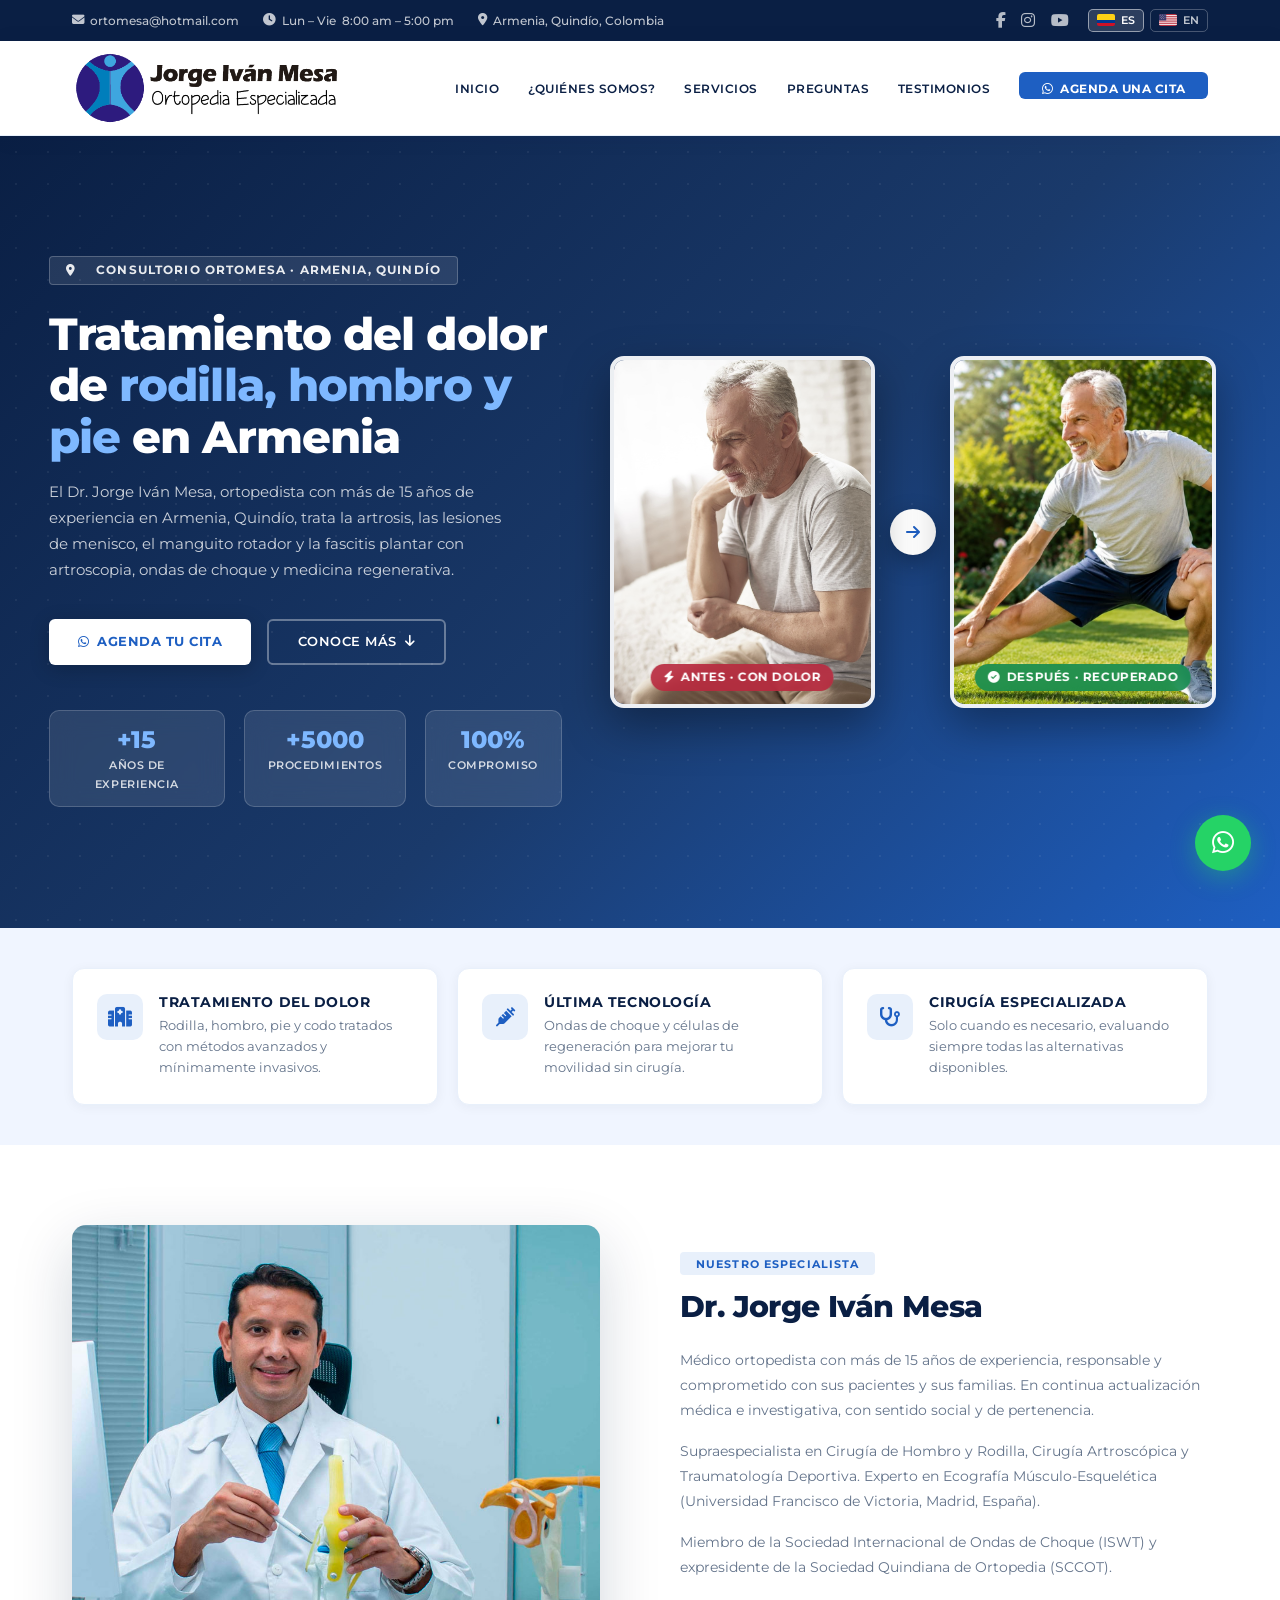
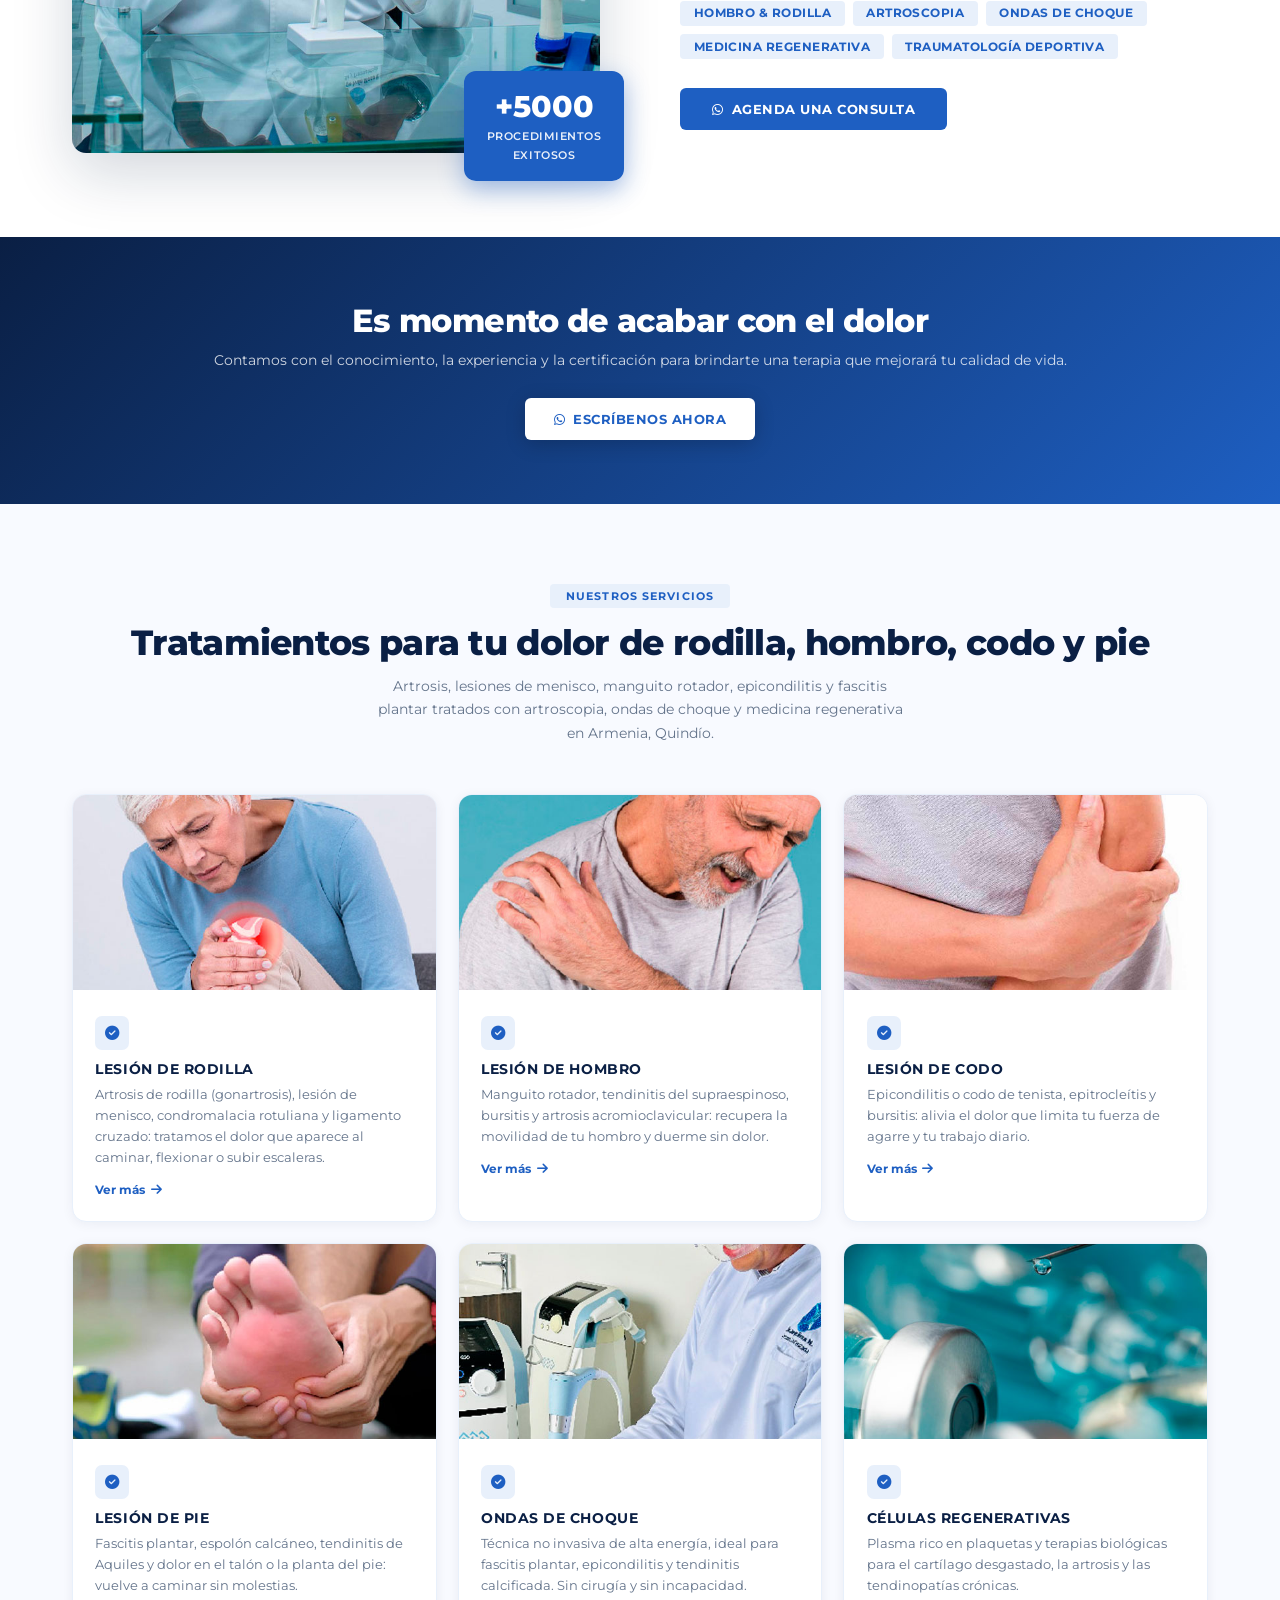
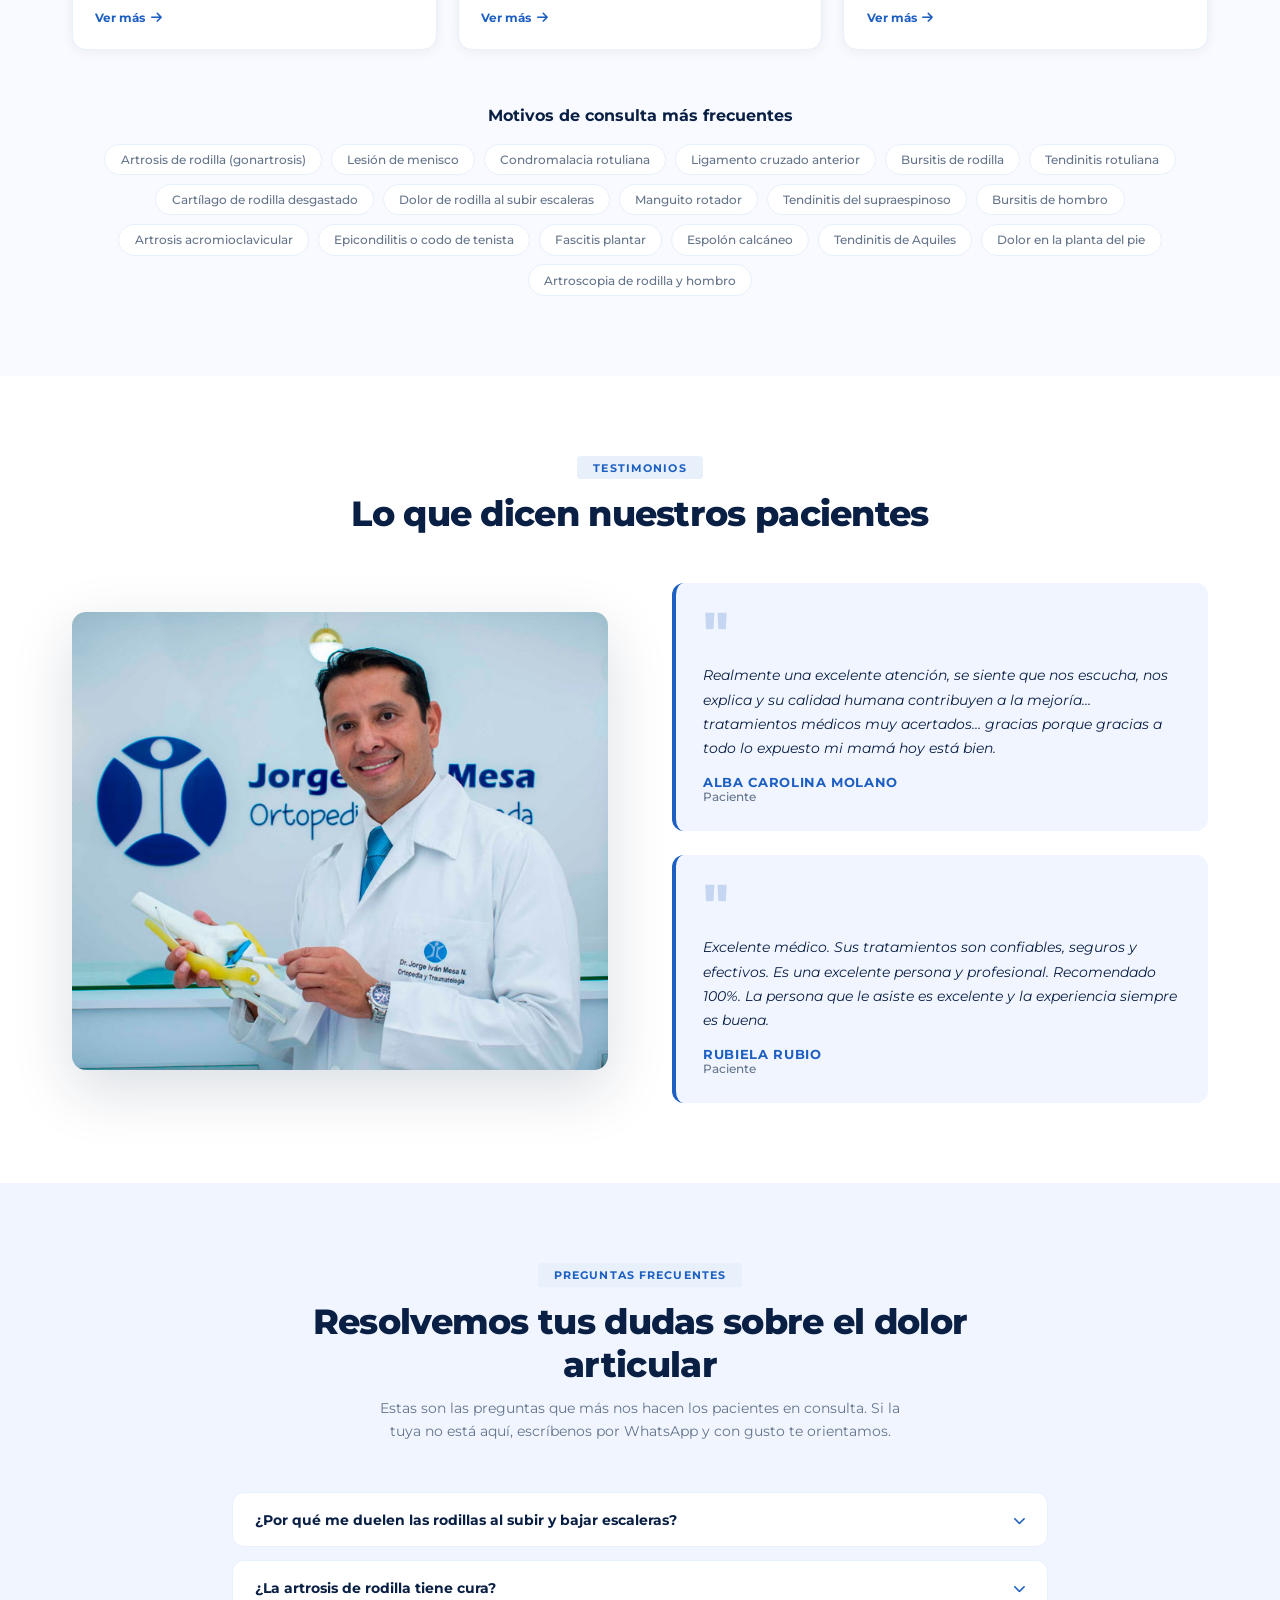
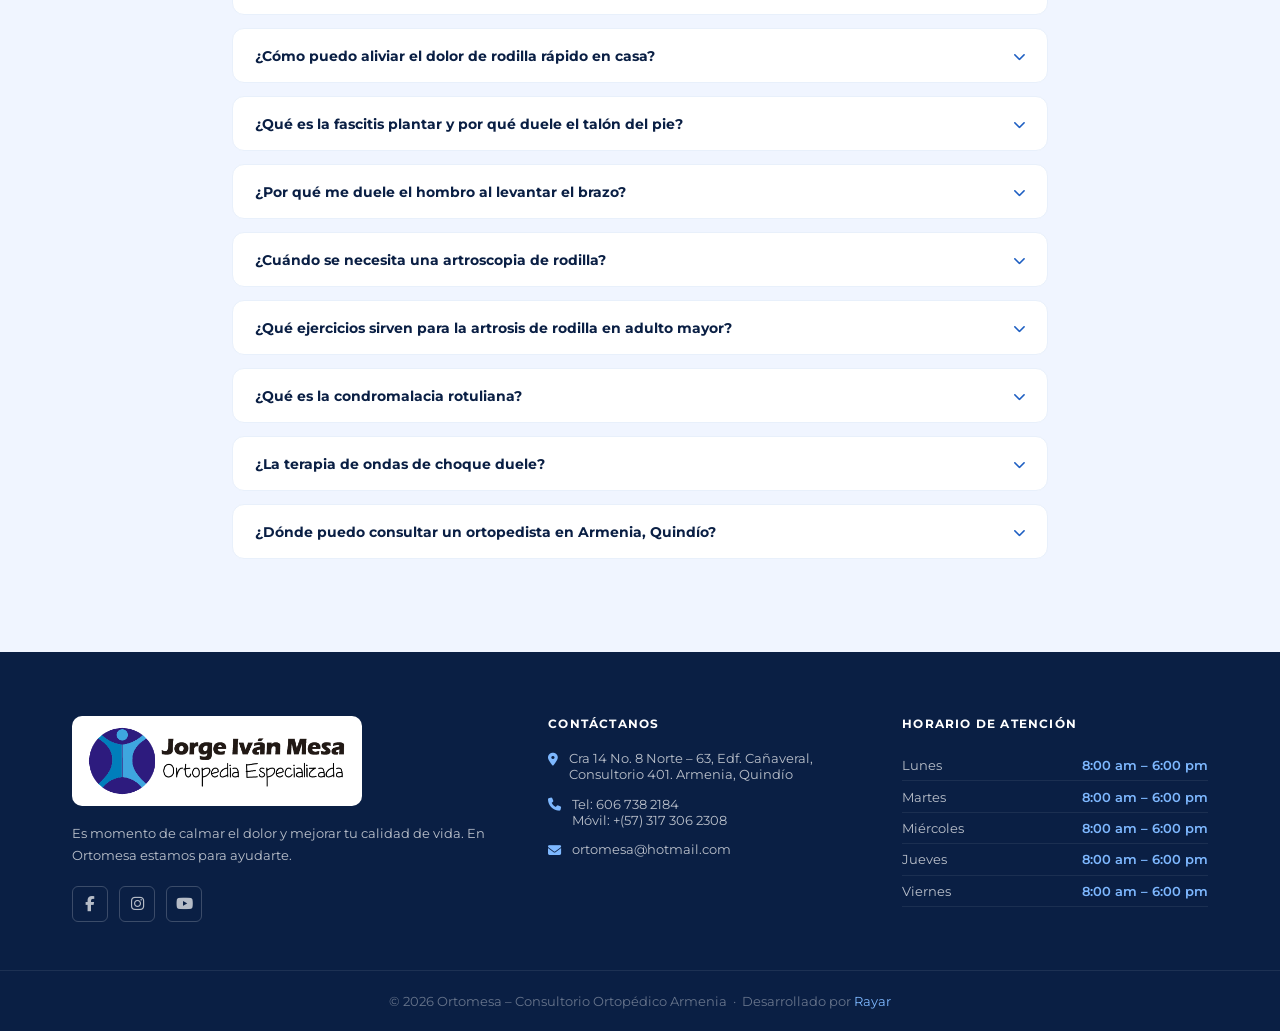
==== commit 8c7a3317: "Mostrar fotos de antes y después lado a lado sin superponerse Co-Authored-By: Claude Opus 5.5 <norep" ====
--- a/index.html
+++ b/index.html
@@ -166,12 +166,12 @@
              alt="Paciente con dolor articular de codo antes de su tratamiento ortopédico en Ortomesa">
         <figcaption><i class="fa fa-bolt"></i> <span data-i18n="hero_before">Antes · Con dolor</span></figcaption>
       </figure>
+      <div class="hc-arrow"><i class="fa fa-arrow-right"></i></div>
       <figure class="hc-card hc-recovered">
         <img src="img/hero_recuperado.jpg" width="1535" height="1024"
              alt="Paciente recuperado del dolor de rodilla haciendo ejercicio tras su tratamiento en Ortomesa">
         <figcaption><i class="fa fa-circle-check"></i> <span data-i18n="hero_after">Después · Recuperado</span></figcaption>
       </figure>
-      <div class="hc-arrow"><i class="fa fa-arrow-right"></i></div>
     </div>
   </div>
 </section>
--- a/assets/css/style.css
+++ b/assets/css/style.css
@@ -252,11 +252,15 @@
 
 /* Composición antes / después */
 .hero-compare {
-  position: relative;
-  width: min(680px, 100%);
+  width: min(640px, 100%);
+  display: grid;
+  grid-template-columns: 1fr auto 1fr;
+  align-items: center;
+  gap: .9rem;
 }
 .hc-card {
   position: relative;
+  margin: 0;
   border-radius: 14px;
   overflow: hidden;
   border: 4px solid rgba(255,255,255,.92);
@@ -265,25 +269,18 @@
 .hc-card img {
   width: 100%;
   height: auto;
-  aspect-ratio: 4 / 3;
+  aspect-ratio: 3 / 4;
   object-fit: cover;
   display: block;
 }
-.hc-pain {
-  width: 68%;
-  transform: rotate(-3deg);
-  z-index: 1;
-}
-.hc-recovered {
-  width: 72%;
-  margin: -24% 0 0 28%;
-  transform: rotate(2.5deg);
-  z-index: 2;
-}
+.hc-pain img { object-position: 60% center; filter: saturate(.75); }
+.hc-recovered img { object-position: 55% center; }
 .hc-card figcaption {
   position: absolute;
-  left: .7rem;
-  bottom: .7rem;
+  left: 50%;
+  bottom: .8rem;
+  transform: translateX(-50%);
+  white-space: nowrap;
   display: inline-flex;
   align-items: center;
   gap: .4rem;
@@ -292,28 +289,23 @@
   text-transform: uppercase;
   letter-spacing: .05em;
   color: var(--white);
-  padding: .35rem .7rem;
+  padding: .4rem .8rem;
   border-radius: 999px;
   backdrop-filter: blur(4px);
 }
-.hc-pain figcaption { background: rgba(185,42,63,.88); top: .7rem; bottom: auto; }
+.hc-pain figcaption { background: rgba(185,42,63,.9); }
 .hc-recovered figcaption { background: rgba(22,140,80,.9); }
 .hc-arrow {
-  position: absolute;
-  top: 33%;
-  left: 64%;
-  transform: translate(-50%, -50%) rotate(45deg);
-  width: 54px;
-  height: 54px;
+  width: 46px;
+  height: 46px;
   border-radius: 50%;
   background: var(--white);
   color: var(--blue);
   display: flex;
   align-items: center;
   justify-content: center;
-  font-size: 1.05rem;
+  font-size: 1rem;
   box-shadow: 0 8px 25px rgba(0,0,0,.3);
-  z-index: 3;
 }
 
 .hero-stats {
@@ -614,7 +606,7 @@
   .hero { grid-template-columns: 1fr; min-height: auto; }
   .hero-text { padding: 4rem 2rem 2rem; }
   .hero-img { padding: 1rem 2rem 3rem; }
-  .hero-compare { width: min(440px, 100%); }
+  .hero-compare { width: min(520px, 100%); }
   .hero-stats { justify-content: center; flex-wrap: wrap; margin-top: 2rem; }
   .features-grid, .services-grid { grid-template-columns: 1fr 1fr; }
   .about-grid, .testi-grid { grid-template-columns: 1fr; }
@@ -626,6 +618,11 @@
 @media (max-width: 560px) {
   .features-grid, .services-grid { grid-template-columns: 1fr; }
   .hero h1 { font-size: 1.9rem; }
+  .hero-img { padding: 1rem 1rem 2.5rem; }
+  .hero-compare { gap: .5rem; }
+  .hc-card { border-width: 3px; border-radius: 10px; }
+  .hc-card figcaption { font-size: .6rem; padding: .3rem .55rem; gap: .3rem; bottom: .5rem; letter-spacing: .02em; white-space: normal; width: max-content; max-width: calc(100% - 1rem); justify-content: center; text-align: center; line-height: 1.25; border-radius: 10px; }
+  .hc-arrow { width: 34px; height: 34px; font-size: .8rem; }
 }
 
 /* ── MODAL DE SERVICIOS ── */
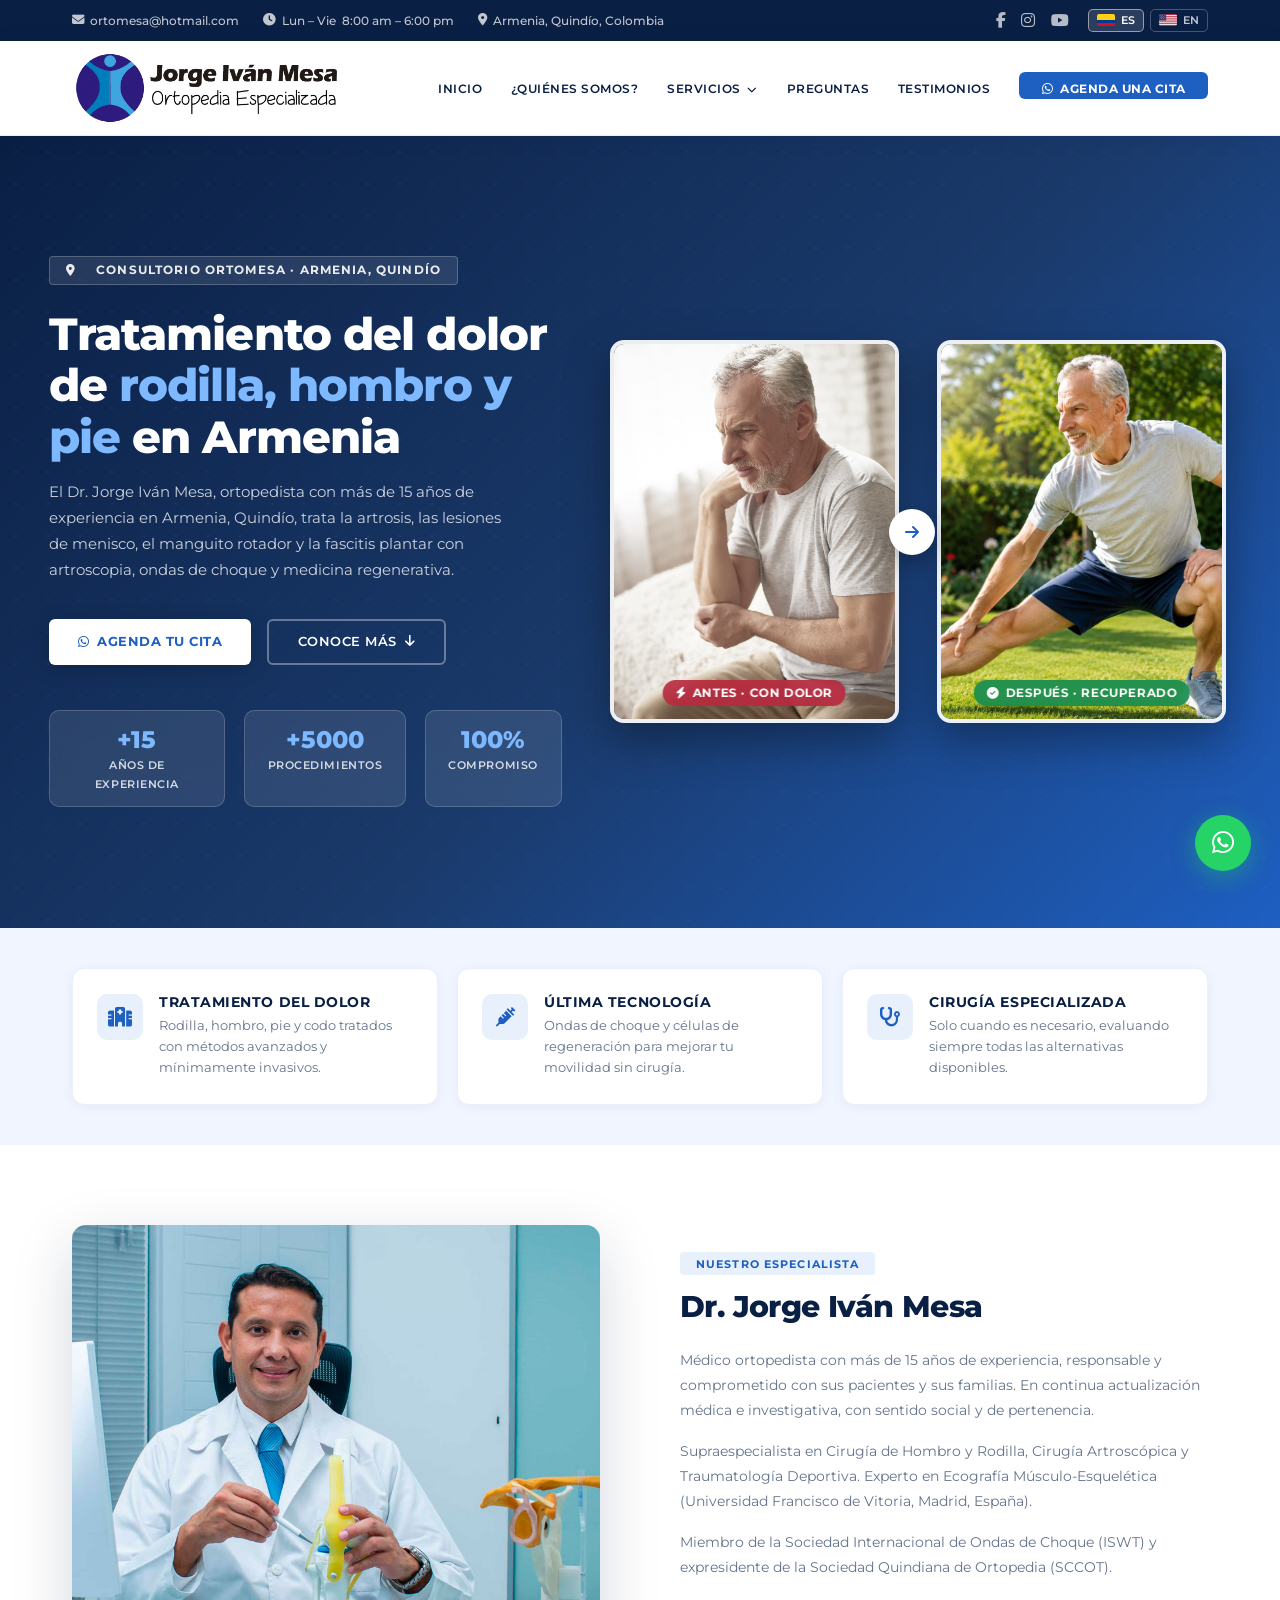
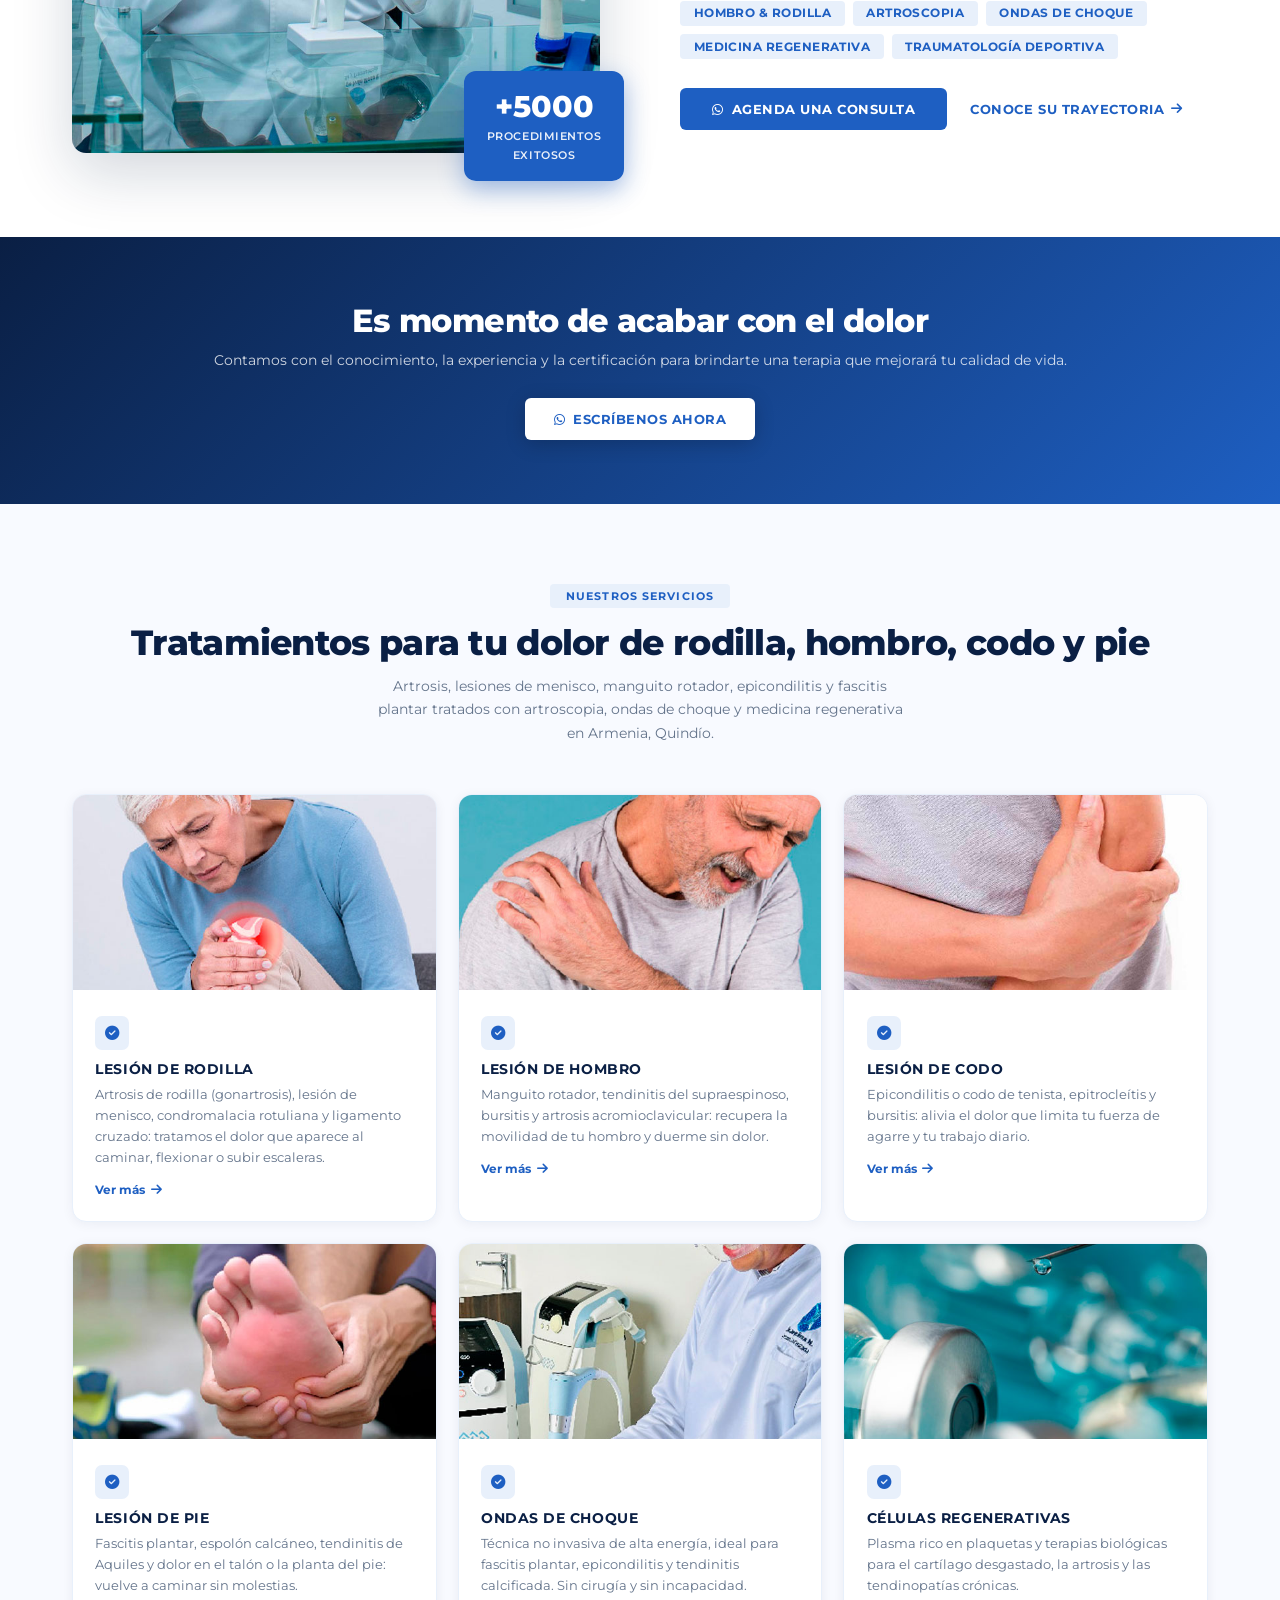
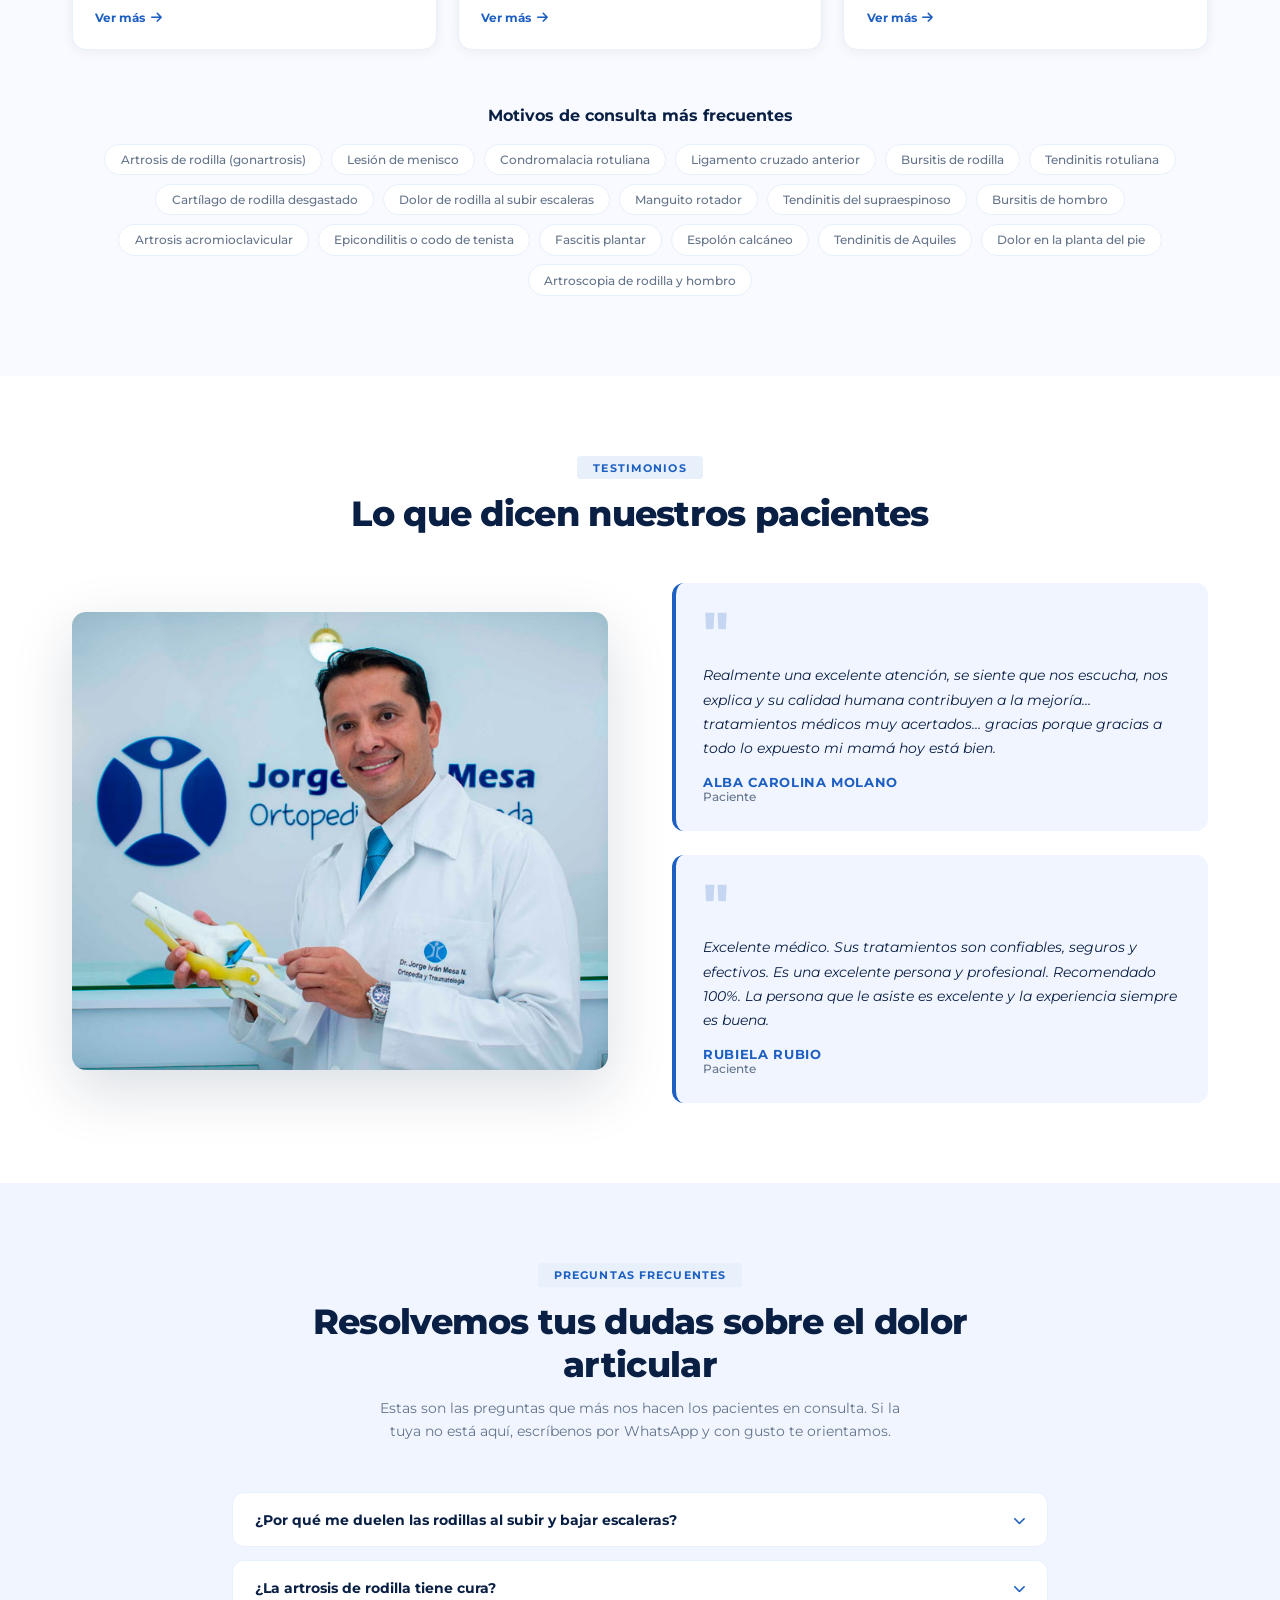
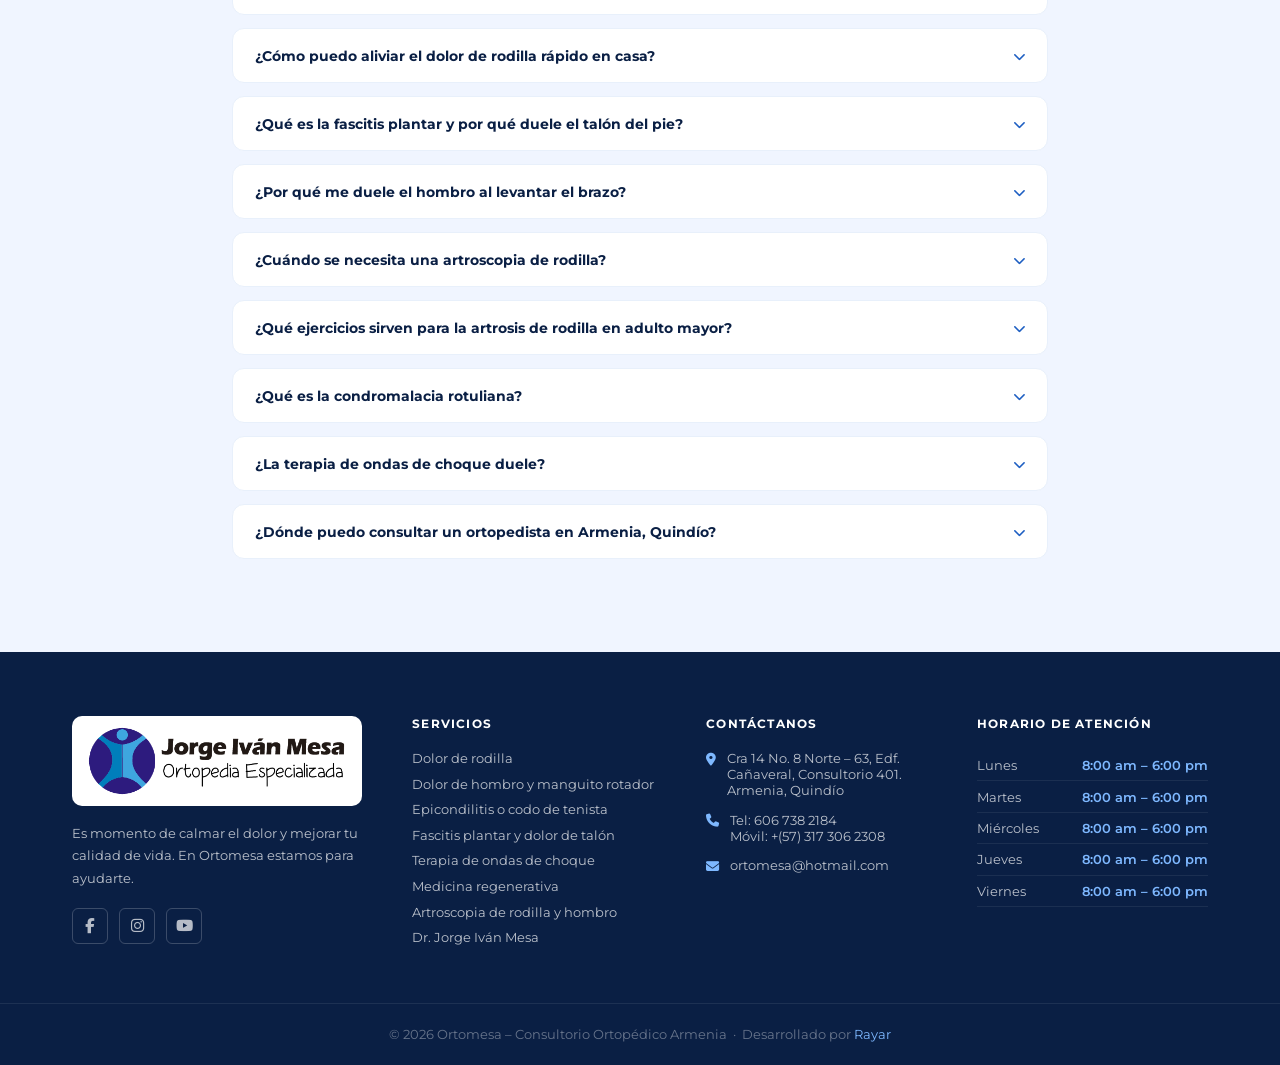
==== commit 1ea58922: "Crear una página por servicio para mejorar el SEO - 8 páginas nuevas (rodilla, hombro, codo, pie, on" ====
--- a/index.html
+++ b/index.html
@@ -64,7 +64,7 @@
   <div class="inner">
     <div class="info">
       <span><i class="fa fa-envelope"></i> ortomesa@hotmail.com</span>
-      <span><i class="fa fa-clock"></i> <span data-i18n="topbar_hours">Lun – Vie &nbsp;8:00 am – 5:00 pm</span></span>
+      <span><i class="fa fa-clock"></i> <span data-i18n="topbar_hours">Lun – Vie &nbsp;8:00 am – 6:00 pm</span></span>
       <span><i class="fa fa-map-marker-alt"></i> Armenia, Quindío, Colombia</span>
     </div>
     <div class="right">
@@ -98,8 +98,19 @@
     </a>
     <ul class="nav-links">
       <li><a href="#" data-i18n="nav_home">Inicio</a></li>
-      <li><a href="#conoceme" data-i18n="nav_about">¿Quiénes somos?</a></li>
-      <li><a href="#servicios" data-i18n="nav_services">Servicios</a></li>
+      <li><a href="/dr-jorge-ivan-mesa" data-i18n="nav_about">¿Quiénes somos?</a></li>
+      <li class="has-sub">
+        <a href="#servicios"><span data-i18n="nav_services">Servicios</span> <i class="fa fa-chevron-down"></i></a>
+        <ul class="sub-menu">
+          <li><a href="/dolor-de-rodilla-armenia" data-i18n="nav_sub1">Dolor de rodilla</a></li>
+          <li><a href="/dolor-de-hombro-armenia" data-i18n="nav_sub2">Dolor de hombro y manguito rotador</a></li>
+          <li><a href="/epicondilitis-codo-de-tenista" data-i18n="nav_sub3">Epicondilitis o codo de tenista</a></li>
+          <li><a href="/fascitis-plantar-armenia" data-i18n="nav_sub4">Fascitis plantar y dolor de talón</a></li>
+          <li><a href="/ondas-de-choque-armenia" data-i18n="nav_sub5">Terapia de ondas de choque</a></li>
+          <li><a href="/medicina-regenerativa-armenia" data-i18n="nav_sub6">Medicina regenerativa</a></li>
+          <li><a href="/artroscopia-rodilla-hombro" data-i18n="nav_sub7">Artroscopia de rodilla y hombro</a></li>
+        </ul>
+      </li>
       <li><a href="#preguntas" data-i18n="nav_faq">Preguntas</a></li>
       <li><a href="#testimonios" data-i18n="nav_testimonials">Testimonios</a></li>
       <li>
@@ -117,8 +128,15 @@
   <!-- Menú móvil -->
   <div class="mobile-menu" id="mobileMenu">
     <a href="#" data-i18n="nav_home">Inicio</a>
-    <a href="#conoceme" data-i18n="nav_about">¿Quiénes somos?</a>
+    <a href="/dr-jorge-ivan-mesa" data-i18n="nav_about">¿Quiénes somos?</a>
     <a href="#servicios" data-i18n="nav_services">Servicios</a>
+    <a href="/dolor-de-rodilla-armenia" class="mobile-sub" data-i18n="nav_sub1">Dolor de rodilla</a>
+    <a href="/dolor-de-hombro-armenia" class="mobile-sub" data-i18n="nav_sub2">Dolor de hombro y manguito rotador</a>
+    <a href="/epicondilitis-codo-de-tenista" class="mobile-sub" data-i18n="nav_sub3">Epicondilitis o codo de tenista</a>
+    <a href="/fascitis-plantar-armenia" class="mobile-sub" data-i18n="nav_sub4">Fascitis plantar y dolor de talón</a>
+    <a href="/ondas-de-choque-armenia" class="mobile-sub" data-i18n="nav_sub5">Terapia de ondas de choque</a>
+    <a href="/medicina-regenerativa-armenia" class="mobile-sub" data-i18n="nav_sub6">Medicina regenerativa</a>
+    <a href="/artroscopia-rodilla-hombro" class="mobile-sub" data-i18n="nav_sub7">Artroscopia de rodilla y hombro</a>
     <a href="#preguntas" data-i18n="nav_faq">Preguntas</a>
     <a href="#testimonios" data-i18n="nav_testimonials">Testimonios</a>
     <a href="https://wa.me/573173062308?text=Hola%2C%20quiero%20agendar%20una%20cita"
@@ -230,7 +248,7 @@
            sus pacientes y sus familias. En continua actualización médica e investigativa, con
            sentido social y de pertenencia.</p>
         <p data-i18n="about_p2">Supraespecialista en Cirugía de Hombro y Rodilla, Cirugía Artroscópica y Traumatología
-           Deportiva. Experto en Ecografía Músculo-Esquelética (Universidad Francisco de Victoria,
+           Deportiva. Experto en Ecografía Músculo-Esquelética (Universidad Francisco de Vitoria,
            Madrid, España).</p>
         <p data-i18n="about_p3">Miembro de la Sociedad Internacional de Ondas de Choque (ISWT) y expresidente de la
            Sociedad Quindiana de Ortopedia (SCCOT).</p>
@@ -245,6 +263,7 @@
            class="btn-blue" target="_blank">
           <i class="fab fa-whatsapp"></i> <span data-i18n="about_btn">Agenda una consulta</span>
         </a>
+        <a href="/dr-jorge-ivan-mesa" class="about-more"><span data-i18n="about_more">Conoce su trayectoria</span> <i class="fa fa-arrow-right"></i></a>
       </div>
 
     </div>
@@ -278,7 +297,7 @@
 
     <div class="services-grid">
 
-      <div class="svc-card" data-service="1">
+      <a class="svc-card" href="/dolor-de-rodilla-armenia">
         <img src="img/servicio-lesion-rodilla.jpg" loading="lazy"
              alt="Mujer con dolor de rodilla por artrosis y lesión de menisco">
         <div class="svc-body">
@@ -287,9 +306,9 @@
           <p data-i18n="svc1_text">Artrosis de rodilla (gonartrosis), lesión de menisco, condromalacia rotuliana y ligamento cruzado: tratamos el dolor que aparece al caminar, flexionar o subir escaleras.</p>
           <span class="svc-more"><span data-i18n="svc_more">Ver más</span> <i class="fa fa-arrow-right"></i></span>
         </div>
-      </div>
-
-      <div class="svc-card" data-service="2">
+      </a>
+
+      <a class="svc-card" href="/dolor-de-hombro-armenia">
         <img src="img/servicio-lesion-hombro.jpg" loading="lazy"
              alt="Hombre con dolor de hombro por lesión del manguito rotador">
         <div class="svc-body">
@@ -298,9 +317,9 @@
           <p data-i18n="svc2_text">Manguito rotador, tendinitis del supraespinoso, bursitis y artrosis acromioclavicular: recupera la movilidad de tu hombro y duerme sin dolor.</p>
           <span class="svc-more"><span data-i18n="svc_more">Ver más</span> <i class="fa fa-arrow-right"></i></span>
         </div>
-      </div>
-
-      <div class="svc-card" data-service="3">
+      </a>
+
+      <a class="svc-card" href="/epicondilitis-codo-de-tenista">
         <img src="img/servicio-lesion-codo.jpg" loading="lazy"
              alt="Paciente con dolor de codo por epicondilitis o codo de tenista">
         <div class="svc-body">
@@ -309,9 +328,9 @@
           <p data-i18n="svc3_text">Epicondilitis o codo de tenista, epitrocleítis y bursitis: alivia el dolor que limita tu fuerza de agarre y tu trabajo diario.</p>
           <span class="svc-more"><span data-i18n="svc_more">Ver más</span> <i class="fa fa-arrow-right"></i></span>
         </div>
-      </div>
-
-      <div class="svc-card" data-service="4">
+      </a>
+
+      <a class="svc-card" href="/fascitis-plantar-armenia">
         <img src="img/servicio-lesion-pie.jpg" loading="lazy"
              alt="Paciente con dolor en la planta del pie por fascitis plantar">
         <div class="svc-body">
@@ -320,9 +339,9 @@
           <p data-i18n="svc4_text">Fascitis plantar, espolón calcáneo, tendinitis de Aquiles y dolor en el talón o la planta del pie: vuelve a caminar sin molestias.</p>
           <span class="svc-more"><span data-i18n="svc_more">Ver más</span> <i class="fa fa-arrow-right"></i></span>
         </div>
-      </div>
-
-      <div class="svc-card" data-service="5">
+      </a>
+
+      <a class="svc-card" href="/ondas-de-choque-armenia">
         <img src="img/servicio-ondas-de-choque.jpg" loading="lazy"
              alt="Aplicación de terapia de ondas de choque en el consultorio Ortomesa">
         <div class="svc-body">
@@ -331,9 +350,9 @@
           <p data-i18n="svc5_text">Técnica no invasiva de alta energía, ideal para fascitis plantar, epicondilitis y tendinitis calcificada. Sin cirugía y sin incapacidad.</p>
           <span class="svc-more"><span data-i18n="svc_more">Ver más</span> <i class="fa fa-arrow-right"></i></span>
         </div>
-      </div>
-
-      <div class="svc-card" data-service="6">
+      </a>
+
+      <a class="svc-card" href="/medicina-regenerativa-armenia">
         <img src="img/servicio-celulas-regenerativas.jpg" loading="lazy"
              alt="Preparación de plasma rico en plaquetas para medicina regenerativa">
         <div class="svc-body">
@@ -342,31 +361,31 @@
           <p data-i18n="svc6_text">Plasma rico en plaquetas y terapias biológicas para el cartílago desgastado, la artrosis y las tendinopatías crónicas.</p>
           <span class="svc-more"><span data-i18n="svc_more">Ver más</span> <i class="fa fa-arrow-right"></i></span>
         </div>
-      </div>
+      </a>
 
     </div>
 
     <div class="conditions">
       <h3 data-i18n="cond_title">Motivos de consulta más frecuentes</h3>
       <div class="cond-chips" data-i18n="cond_chips">
-        <span>Artrosis de rodilla (gonartrosis)</span>
-        <span>Lesión de menisco</span>
-        <span>Condromalacia rotuliana</span>
-        <span>Ligamento cruzado anterior</span>
-        <span>Bursitis de rodilla</span>
-        <span>Tendinitis rotuliana</span>
-        <span>Cartílago de rodilla desgastado</span>
-        <span>Dolor de rodilla al subir escaleras</span>
-        <span>Manguito rotador</span>
-        <span>Tendinitis del supraespinoso</span>
-        <span>Bursitis de hombro</span>
-        <span>Artrosis acromioclavicular</span>
-        <span>Epicondilitis o codo de tenista</span>
-        <span>Fascitis plantar</span>
-        <span>Espolón calcáneo</span>
-        <span>Tendinitis de Aquiles</span>
-        <span>Dolor en la planta del pie</span>
-        <span>Artroscopia de rodilla y hombro</span>
+        <a href="/dolor-de-rodilla-armenia">Artrosis de rodilla (gonartrosis)</a>
+        <a href="/dolor-de-rodilla-armenia">Lesión de menisco</a>
+        <a href="/dolor-de-rodilla-armenia">Condromalacia rotuliana</a>
+        <a href="/dolor-de-rodilla-armenia">Ligamento cruzado anterior</a>
+        <a href="/dolor-de-rodilla-armenia">Bursitis de rodilla</a>
+        <a href="/dolor-de-rodilla-armenia">Tendinitis rotuliana</a>
+        <a href="/medicina-regenerativa-armenia">Cartílago de rodilla desgastado</a>
+        <a href="/dolor-de-rodilla-armenia">Dolor de rodilla al subir escaleras</a>
+        <a href="/dolor-de-hombro-armenia">Manguito rotador</a>
+        <a href="/dolor-de-hombro-armenia">Tendinitis del supraespinoso</a>
+        <a href="/dolor-de-hombro-armenia">Bursitis de hombro</a>
+        <a href="/dolor-de-hombro-armenia">Artrosis acromioclavicular</a>
+        <a href="/epicondilitis-codo-de-tenista">Epicondilitis o codo de tenista</a>
+        <a href="/fascitis-plantar-armenia">Fascitis plantar</a>
+        <a href="/fascitis-plantar-armenia">Espolón calcáneo</a>
+        <a href="/fascitis-plantar-armenia">Tendinitis de Aquiles</a>
+        <a href="/fascitis-plantar-armenia">Dolor en la planta del pie</a>
+        <a href="/artroscopia-rodilla-hombro">Artroscopia de rodilla y hombro</a>
       </div>
     </div>
   </div>
@@ -488,6 +507,20 @@
         <a href="https://www.instagram.com/ortomesa/" target="_blank" aria-label="Instagram"><i class="fab fa-instagram"></i></a>
         <a href="https://www.youtube.com/@ortomesaortopediaarmenia9429" target="_blank" aria-label="YouTube"><i class="fab fa-youtube"></i></a>
       </div>
+    </div>
+
+    <div>
+      <h4 data-i18n="footer_services_title">Servicios</h4>
+      <ul class="footer-links">
+        <li><a href="/dolor-de-rodilla-armenia" data-i18n="nav_sub1">Dolor de rodilla</a></li>
+        <li><a href="/dolor-de-hombro-armenia" data-i18n="nav_sub2">Dolor de hombro y manguito rotador</a></li>
+        <li><a href="/epicondilitis-codo-de-tenista" data-i18n="nav_sub3">Epicondilitis o codo de tenista</a></li>
+        <li><a href="/fascitis-plantar-armenia" data-i18n="nav_sub4">Fascitis plantar y dolor de talón</a></li>
+        <li><a href="/ondas-de-choque-armenia" data-i18n="nav_sub5">Terapia de ondas de choque</a></li>
+        <li><a href="/medicina-regenerativa-armenia" data-i18n="nav_sub6">Medicina regenerativa</a></li>
+        <li><a href="/artroscopia-rodilla-hombro" data-i18n="nav_sub7">Artroscopia de rodilla y hombro</a></li>
+        <li><a href="/dr-jorge-ivan-mesa">Dr. Jorge Iván Mesa</a></li>
+      </ul>
     </div>
 
     <div>
@@ -500,7 +533,7 @@
         <li>
           <i class="fa fa-phone"></i>
           <span>
-            <a href="tel:576067382184">Tel: 606 738 2184</a><br>
+            <a href="tel:+576067382184">Tel: 606 738 2184</a><br>
             <a href="https://wa.me/573173062308" target="_blank" data-i18n="footer_mobile">Móvil: +(57) 317 306 2308</a>
           </span>
         </li>
@@ -528,29 +561,6 @@
        Desarrollado por <a href="https://vamosarayar.com/" target="_blank">Rayar</a></p>
   </div>
 </footer>
-
-<!-- ══════════════════════════════════════════
-     MODAL DE SERVICIOS
-════════════════════════════════════════════ -->
-<div class="svc-modal-overlay" id="svcModalOverlay">
-  <div class="svc-modal" role="dialog" aria-modal="true" aria-labelledby="svcModalTitle">
-    <button class="svc-modal-close" id="svcModalClose" aria-label="Cerrar">&times;</button>
-    <img class="svc-modal-img" id="svcModalImg" src="" alt="">
-    <div class="svc-modal-body">
-      <h3 id="svcModalTitle"></h3>
-      <p class="svc-modal-desc" id="svcModalDesc"></p>
-      <h4><i class="fa fa-briefcase-medical"></i> <span data-i18n="modal_treatment_label">Tratamiento</span></h4>
-      <ul id="svcModalTreatment"></ul>
-      <h4><i class="fa fa-heart-pulse"></i> <span data-i18n="modal_recovery_label">Recomendaciones para la recuperación</span></h4>
-      <ul id="svcModalRecovery"></ul>
-      <p class="svc-modal-note" data-i18n="modal_disclaimer">Esta información es orientativa: cada caso se evalúa de forma individual en consulta.</p>
-      <a href="https://wa.me/573173062308?text=Hola%2C%20quiero%20agendar%20una%20cita"
-         class="btn-blue" target="_blank">
-        <i class="fab fa-whatsapp"></i> <span data-i18n="modal_cta">Agenda tu valoración</span>
-      </a>
-    </div>
-  </div>
-</div>
 
 <!-- ── WhatsApp FAB ── -->
 <a href="https://wa.me/573173062308?text=Hola%2C%20quiero%20agendar%20una%20cita"
--- a/assets/css/style.css
+++ b/assets/css/style.css
@@ -129,6 +129,42 @@
 .nav-links a:hover { color: var(--blue); }
 .nav-links a:hover::after { width: 100%; }
 
+.nav-links a[aria-current="page"] { color: var(--blue); }
+.nav-links .has-sub { position: relative; }
+.nav-links .has-sub > a i { font-size: .6rem; margin-left: .2rem; }
+.sub-menu {
+  position: absolute;
+  top: 100%;
+  left: -1rem;
+  min-width: 280px;
+  list-style: none;
+  background: var(--white);
+  border: 1px solid var(--blue-pale);
+  border-radius: 10px;
+  box-shadow: 0 16px 40px rgba(10,31,68,.14);
+  padding: .5rem 0;
+  margin-top: .8rem;
+  opacity: 0;
+  visibility: hidden;
+  transform: translateY(6px);
+  transition: opacity .2s, transform .2s, visibility .2s;
+  z-index: 101;
+}
+/* puente invisible para no perder el hover entre el enlace y el submenú */
+.sub-menu::before { content: ''; position: absolute; top: -.9rem; left: 0; right: 0; height: .9rem; }
+.has-sub:hover .sub-menu,
+.has-sub:focus-within .sub-menu { opacity: 1; visibility: visible; transform: none; }
+.sub-menu a {
+  display: block;
+  padding: .6rem 1.2rem;
+  text-transform: none;
+  letter-spacing: 0;
+  font-size: .82rem;
+  font-weight: 600;
+}
+.sub-menu a::after { display: none; }
+.sub-menu a:hover { background: var(--blue-50); }
+
 .nav-cta {
   background: var(--blue) !important;
   color: var(--white) !important;
@@ -245,18 +281,19 @@
   justify-content: center;
   position: relative;
   z-index: 1;
-  padding: 3.5rem 4rem 3.5rem 0;
+  padding: 3.5rem 8% 3.5rem 0;
   min-width: 0;
 }
 .hero-img img { max-width: 100%; }
 
 /* Composición antes / después */
 .hero-compare {
-  width: min(640px, 100%);
+  /* crece con la pantalla, pero sin que las fotos superen ~75% del alto visible */
+  width: min(980px, 100%, 118vh);
   display: grid;
   grid-template-columns: 1fr auto 1fr;
   align-items: center;
-  gap: .9rem;
+  gap: 1.2rem;
 }
 .hc-card {
   position: relative;
@@ -306,6 +343,9 @@
   justify-content: center;
   font-size: 1rem;
   box-shadow: 0 8px 25px rgba(0,0,0,.3);
+  margin: 0 -1.8rem;
+  position: relative;
+  z-index: 2;
 }
 
 .hero-stats {
@@ -434,6 +474,20 @@
   margin-top: .5rem;
 }
 .btn-blue:hover { background: var(--blue-lt); transform: translateY(-1px); }
+.about-more {
+  display: inline-flex;
+  align-items: center;
+  gap: .4rem;
+  margin: .5rem 0 0 1.2rem;
+  color: var(--blue);
+  font-size: .8rem;
+  font-weight: 700;
+  text-decoration: none;
+  text-transform: uppercase;
+  letter-spacing: .04em;
+  transition: gap .2s;
+}
+.about-more:hover { gap: .65rem; }
 
 /* ── CTA BAND ── */
 .cta-band {
@@ -497,8 +551,8 @@
   margin: auto;
   padding: 4rem 2rem 3rem;
   display: grid;
-  grid-template-columns: 1.4fr 1fr 1fr;
-  gap: 3rem;
+  grid-template-columns: 1.3fr 1.1fr 1fr 1fr;
+  gap: 2.5rem;
 }
 .footer h4 {
   color: var(--white);
@@ -524,6 +578,11 @@
 .footer-contact li { display: flex; gap: .7rem; align-items: flex-start; margin-bottom: .85rem; font-size: .82rem; }
 .footer-contact li i { color: #7eb8ff; margin-top: .15rem; flex-shrink: 0; }
 .footer-contact a { color: inherit; text-decoration: none; }
+
+.footer-links { list-style: none; }
+.footer-links li { margin-bottom: .6rem; font-size: .82rem; }
+.footer-links a { color: inherit; text-decoration: none; transition: color .2s; }
+.footer-links a:hover { color: #7eb8ff; }
 
 .footer-hours { list-style: none; }
 .footer-hours li { display: flex; justify-content: space-between; padding: .45rem 0; border-bottom: 1px solid rgba(255,255,255,.07); font-size: .82rem; }
@@ -599,6 +658,7 @@
   text-transform: uppercase;
   letter-spacing: .05em;
 }
+.mobile-menu a.mobile-sub { padding: .5rem 0 .5rem 1.1rem; font-size: .76rem; text-transform: none; letter-spacing: 0; color: var(--gray); }
 .mobile-menu .nav-cta { margin-top: .5rem; text-align: center; border-radius: 6px; padding: .75rem; }
 
 /* ── RESPONSIVE ── */
@@ -611,22 +671,23 @@
   .features-grid, .services-grid { grid-template-columns: 1fr 1fr; }
   .about-grid, .testi-grid { grid-template-columns: 1fr; }
   .about-badge { right: 1rem; bottom: -1rem; }
-  .footer-grid { grid-template-columns: 1fr; gap: 2rem; }
+  .footer-grid { grid-template-columns: 1fr 1fr; gap: 2rem; }
   .nav-links { display: none; }
   .hamburger { display: block; }
 }
 @media (max-width: 560px) {
   .features-grid, .services-grid { grid-template-columns: 1fr; }
+  .footer-grid { grid-template-columns: 1fr; }
   .hero h1 { font-size: 1.9rem; }
   .hero-img { padding: 1rem 1rem 2.5rem; }
-  .hero-compare { gap: .5rem; }
+  .hero-compare { gap: .9rem; }
   .hc-card { border-width: 3px; border-radius: 10px; }
   .hc-card figcaption { font-size: .6rem; padding: .3rem .55rem; gap: .3rem; bottom: .5rem; letter-spacing: .02em; white-space: normal; width: max-content; max-width: calc(100% - 1rem); justify-content: center; text-align: center; line-height: 1.25; border-radius: 10px; }
-  .hc-arrow { width: 34px; height: 34px; font-size: .8rem; }
-}
-
-/* ── MODAL DE SERVICIOS ── */
-.svc-card { cursor: pointer; }
+  .hc-arrow { width: 34px; height: 34px; font-size: .8rem; margin: 0 -1.2rem; }
+}
+
+/* ── TARJETAS DE SERVICIO (enlazan a cada página) ── */
+a.svc-card { display: block; color: inherit; text-decoration: none; }
 .svc-more {
   display: inline-flex;
   align-items: center;
@@ -638,109 +699,6 @@
   transition: gap .2s;
 }
 .svc-card:hover .svc-more { gap: .6rem; }
-
-body.modal-open { overflow: hidden; }
-
-.svc-modal-overlay {
-  position: fixed;
-  inset: 0;
-  z-index: 200;
-  background: rgba(10,31,68,.55);
-  backdrop-filter: blur(3px);
-  display: none;
-  align-items: center;
-  justify-content: center;
-  padding: 1.5rem;
-}
-.svc-modal-overlay.open { display: flex; }
-
-.svc-modal {
-  position: relative;
-  display: flex;
-  flex-direction: column;
-  background: var(--white);
-  border-radius: 16px;
-  max-width: 640px;
-  width: 100%;
-  max-height: 88vh;
-  overflow: hidden;
-  box-shadow: 0 30px 80px rgba(10,31,68,.35);
-  animation: modalIn .25s ease;
-}
-@keyframes modalIn {
-  from { opacity: 0; transform: translateY(18px) scale(.98); }
-  to   { opacity: 1; transform: none; }
-}
-
-.svc-modal-close {
-  position: absolute;
-  top: .9rem;
-  right: .9rem;
-  z-index: 2;
-  width: 36px;
-  height: 36px;
-  border: none;
-  border-radius: 50%;
-  background: rgba(255,255,255,.92);
-  color: var(--blue-dark);
-  font-size: 1.35rem;
-  line-height: 1;
-  cursor: pointer;
-  box-shadow: 0 2px 10px rgba(10,31,68,.25);
-  transition: background .2s;
-}
-.svc-modal-close:hover { background: var(--blue-pale); }
-
-.svc-modal-img {
-  width: 100%;
-  height: 220px;
-  object-fit: cover;
-  flex-shrink: 0;
-}
-
-.svc-modal-body { padding: 1.6rem 2rem 2rem; overflow-y: auto; }
-.svc-modal-body h3 { font-size: 1.35rem; color: var(--blue-dark); margin-bottom: .6rem; }
-.svc-modal-desc { font-size: .88rem; color: var(--gray); line-height: 1.7; margin-bottom: 1rem; }
-.svc-modal-body h4 {
-  display: flex;
-  align-items: center;
-  gap: .5rem;
-  font-size: .95rem;
-  color: var(--blue-dark);
-  margin: 1.1rem 0 .6rem;
-}
-.svc-modal-body h4 i { color: var(--blue); }
-.svc-modal-body ul { list-style: none; }
-.svc-modal-body ul li {
-  position: relative;
-  padding-left: 1.4rem;
-  margin-bottom: .5rem;
-  font-size: .85rem;
-  color: var(--gray);
-  line-height: 1.6;
-}
-.svc-modal-body ul li::before {
-  content: '\f058';
-  font-family: 'Font Awesome 6 Free';
-  font-weight: 900;
-  color: var(--blue);
-  position: absolute;
-  left: 0;
-  top: 1px;
-  font-size: .8rem;
-}
-.svc-modal-note {
-  font-size: .75rem;
-  color: var(--gray);
-  font-style: italic;
-  margin: 1rem 0 1.3rem;
-}
-
-@media (max-width: 560px) {
-  .svc-modal-overlay { padding: 1rem; }
-  .svc-modal-img { height: 150px; }
-  .svc-modal-body { padding: 1.2rem 1.3rem 1.5rem; }
-}
 
 /* ── MOTIVOS DE CONSULTA (SEO / cola larga) ── */
 .conditions { margin-top: 3.5rem; text-align: center; }
@@ -751,7 +709,8 @@
   font-weight: 700;
 }
 .cond-chips { display: flex; flex-wrap: wrap; gap: .55rem; justify-content: center; }
-.cond-chips span {
+.cond-chips span,
+.cond-chips a {
   background: var(--white);
   border: 1px solid var(--blue-pale);
   color: var(--gray);
@@ -759,7 +718,10 @@
   font-weight: 500;
   padding: .45rem .95rem;
   border-radius: 999px;
-}
+  text-decoration: none;
+  transition: .2s;
+}
+.cond-chips a:hover { border-color: var(--blue); color: var(--blue); }
 
 /* ── PREGUNTAS FRECUENTES ── */
 .faq-section { background: var(--blue-50); padding: 5rem 0; }
@@ -806,3 +768,256 @@
   .faq-answer { padding: 0 1.1rem 1.1rem; }
   .conditions h3 { font-size: .92rem; }
 }
+
+/* ============================================================
+   PÁGINAS DE SERVICIO
+   ============================================================ */
+.page-hero {
+  position: relative;
+  overflow: hidden;
+  background: linear-gradient(135deg, var(--blue-dark) 0%, var(--blue-mid) 55%, var(--blue) 100%);
+  color: var(--white);
+}
+.page-hero-inner {
+  position: relative;
+  z-index: 1;
+  max-width: 1200px;
+  margin: auto;
+  padding: 3.5rem 2rem 4rem;
+  display: grid;
+  grid-template-columns: 1.25fr 1fr;
+  gap: 4rem;
+  align-items: center;
+}
+.page-hero--simple .page-hero-inner { grid-template-columns: 1fr; padding: 5rem 2rem; }
+.page-hero h1 {
+  font-size: clamp(1.8rem, 3vw, 2.6rem);
+  font-weight: 800;
+  letter-spacing: -.02em;
+  line-height: 1.18;
+  margin-bottom: 1rem;
+}
+.page-hero .hero-sub { max-width: 600px; }
+.page-hero-img img {
+  width: 100%;
+  height: auto;
+  aspect-ratio: 1 / 1;
+  object-fit: cover;
+  border-radius: 14px;
+  border: 4px solid rgba(255,255,255,.92);
+  box-shadow: 0 18px 45px rgba(0,0,0,.35);
+  display: block;
+}
+
+/* Estos <nav> no son el menú principal: anular los estilos globales de nav */
+.breadcrumb, .page-related {
+  position: static;
+  z-index: auto;
+  border: 0;
+  box-shadow: none !important;
+}
+.breadcrumb {
+  background: none;
+  display: flex;
+  flex-wrap: wrap;
+  align-items: center;
+  gap: .5rem;
+  font-size: .76rem;
+  font-weight: 600;
+  color: rgba(255,255,255,.65);
+  margin-bottom: 1.2rem;
+}
+.breadcrumb a { color: rgba(255,255,255,.85); text-decoration: none; }
+.breadcrumb a:hover { color: var(--white); text-decoration: underline; }
+.breadcrumb i { font-size: .55rem; opacity: .6; }
+.breadcrumb span { color: var(--white); }
+
+.page-body {
+  max-width: 1200px;
+  margin: auto;
+  padding: 4rem 2rem;
+  display: grid;
+  grid-template-columns: minmax(0, 1fr) 340px;
+  gap: 4rem;
+  align-items: start;
+}
+.page-article section { margin-bottom: 3.2rem; }
+.page-article h2 {
+  font-size: clamp(1.4rem, 2.4vw, 1.8rem);
+  font-weight: 800;
+  letter-spacing: -.02em;
+  line-height: 1.25;
+  margin-bottom: 1rem;
+}
+.page-article h3 {
+  font-size: 1.02rem;
+  font-weight: 700;
+  color: var(--blue-dark);
+  margin: 1.6rem 0 .5rem;
+}
+.page-article p {
+  font-size: .93rem;
+  line-height: 1.85;
+  color: #475569;
+  margin-bottom: 1rem;
+}
+.page-article strong { color: var(--blue-dark); }
+.page-article a:not(.btn-blue):not(.text-link) {
+  color: var(--blue);
+  font-weight: 600;
+  text-decoration: underline;
+  text-underline-offset: 3px;
+  text-decoration-thickness: 1px;
+}
+
+.check-list { list-style: none; margin: 0 0 1.2rem; }
+.check-list li {
+  position: relative;
+  padding-left: 1.7rem;
+  margin-bottom: .7rem;
+  font-size: .93rem;
+  line-height: 1.7;
+  color: #475569;
+}
+.check-list li::before {
+  content: '\f058';
+  font-family: 'Font Awesome 6 Free';
+  font-weight: 900;
+  color: var(--blue);
+  position: absolute;
+  left: 0;
+  top: .1rem;
+  font-size: .9rem;
+}
+
+.alert-box {
+  background: #fdf1f3;
+  border-left: 4px solid #b92a3f;
+  border-radius: 8px;
+  padding: 1rem 1.2rem;
+}
+.alert-box strong { color: #b92a3f; }
+
+.text-link {
+  display: inline-flex;
+  align-items: center;
+  gap: .4rem;
+  color: var(--blue);
+  font-weight: 700;
+  font-size: .85rem;
+  text-decoration: none;
+  transition: gap .2s;
+}
+.text-link:hover { gap: .65rem; }
+
+.page-why {
+  display: grid;
+  grid-template-columns: 220px 1fr;
+  gap: 2rem;
+  align-items: start;
+  background: var(--blue-50);
+  border: 1px solid var(--blue-pale);
+  border-radius: 16px;
+  padding: 2rem;
+}
+.page-why img { width: 100%; height: auto; border-radius: 12px; display: block; }
+.page-why h2 { font-size: 1.35rem; }
+
+.page-faq summary h3 { display: inline; font: inherit; margin: 0; color: inherit; }
+.page-faq .faq-list { margin-top: 1.2rem; }
+.page-faq .faq-answer p { margin-bottom: 0; }
+
+.page-article .testi-cards { margin-bottom: 1.2rem; }
+.link-grid {
+  list-style: none;
+  display: grid;
+  grid-template-columns: 1fr 1fr;
+  gap: .8rem;
+}
+.link-grid a {
+  display: block;
+  height: 100%;
+  padding: 1rem 1.2rem;
+  border: 1px solid var(--blue-pale);
+  border-radius: 12px;
+  text-decoration: none !important;
+  transition: .2s;
+}
+.link-grid a:hover { border-color: var(--blue); box-shadow: 0 8px 25px rgba(10,31,68,.08); }
+.link-grid strong { display: block; color: var(--blue); font-size: .9rem; margin-bottom: .2rem; }
+.link-grid span { display: block; color: var(--gray); font-size: .82rem; font-weight: 400; line-height: 1.5; }
+
+.map-wrap {
+  border-radius: 14px;
+  overflow: hidden;
+  border: 1px solid var(--blue-pale);
+  aspect-ratio: 16 / 9;
+}
+.map-wrap iframe { width: 100%; height: 100%; border: 0; display: block; }
+
+.page-aside { position: sticky; top: 120px; }
+.aside-card {
+  background: linear-gradient(160deg, var(--blue-dark), var(--blue-mid));
+  color: var(--white);
+  border-radius: 16px;
+  padding: 1.8rem;
+  box-shadow: 0 20px 50px rgba(10,31,68,.2);
+}
+.aside-card h2 { font-size: 1.15rem; font-weight: 800; line-height: 1.3; margin-bottom: 1.2rem; }
+.aside-info { list-style: none; margin-bottom: 1.2rem; }
+.aside-info li {
+  display: flex;
+  gap: .7rem;
+  font-size: .83rem;
+  line-height: 1.6;
+  color: rgba(255,255,255,.82);
+  margin-bottom: .7rem;
+}
+.aside-info i { color: #7eb8ff; margin-top: .25rem; width: 14px; flex-shrink: 0; }
+.aside-info a { color: var(--white); text-decoration: none; font-weight: 600; }
+.aside-card .btn-blue { width: 100%; justify-content: center; background: #25a85a; }
+.aside-card .btn-blue:hover { background: #1f9550; }
+.aside-note { font-size: .72rem; line-height: 1.6; color: rgba(255,255,255,.55); margin-top: 1.2rem; }
+
+.page-related { background: var(--blue-50); padding: 3.5rem 0; }
+.page-related .inner { max-width: 1200px; margin: auto; padding: 0 2rem; }
+.page-related h2 { font-size: 1.3rem; font-weight: 800; margin-bottom: 1.2rem; }
+.page-related ul {
+  list-style: none;
+  display: grid;
+  grid-template-columns: repeat(auto-fill, minmax(260px, 1fr));
+  gap: .8rem;
+}
+.page-related a {
+  display: flex;
+  justify-content: space-between;
+  align-items: center;
+  gap: 1rem;
+  background: var(--white);
+  border: 1px solid var(--blue-pale);
+  border-radius: 10px;
+  padding: 1rem 1.2rem;
+  color: var(--blue-dark);
+  font-size: .86rem;
+  font-weight: 700;
+  text-decoration: none;
+  transition: .2s;
+}
+.page-related a i { color: var(--blue); font-size: .75rem; }
+.page-related a:hover { border-color: var(--blue); color: var(--blue); }
+
+@media (max-width: 1000px) {
+  .page-body { grid-template-columns: 1fr; gap: 2.5rem; }
+  .page-aside { position: static; }
+}
+@media (max-width: 900px) {
+  .page-hero-inner { grid-template-columns: 1fr; gap: 2rem; padding: 2.5rem 2rem 3rem; }
+  .page-hero-img { max-width: 420px; }
+}
+@media (max-width: 560px) {
+  .page-hero-inner, .page-body { padding-left: 1.1rem; padding-right: 1.1rem; }
+  .page-why { grid-template-columns: 1fr; padding: 1.4rem; }
+  .page-why img { max-width: 180px; }
+  .link-grid { grid-template-columns: 1fr; }
+  .page-related .inner { padding: 0 1.1rem; }
+}
